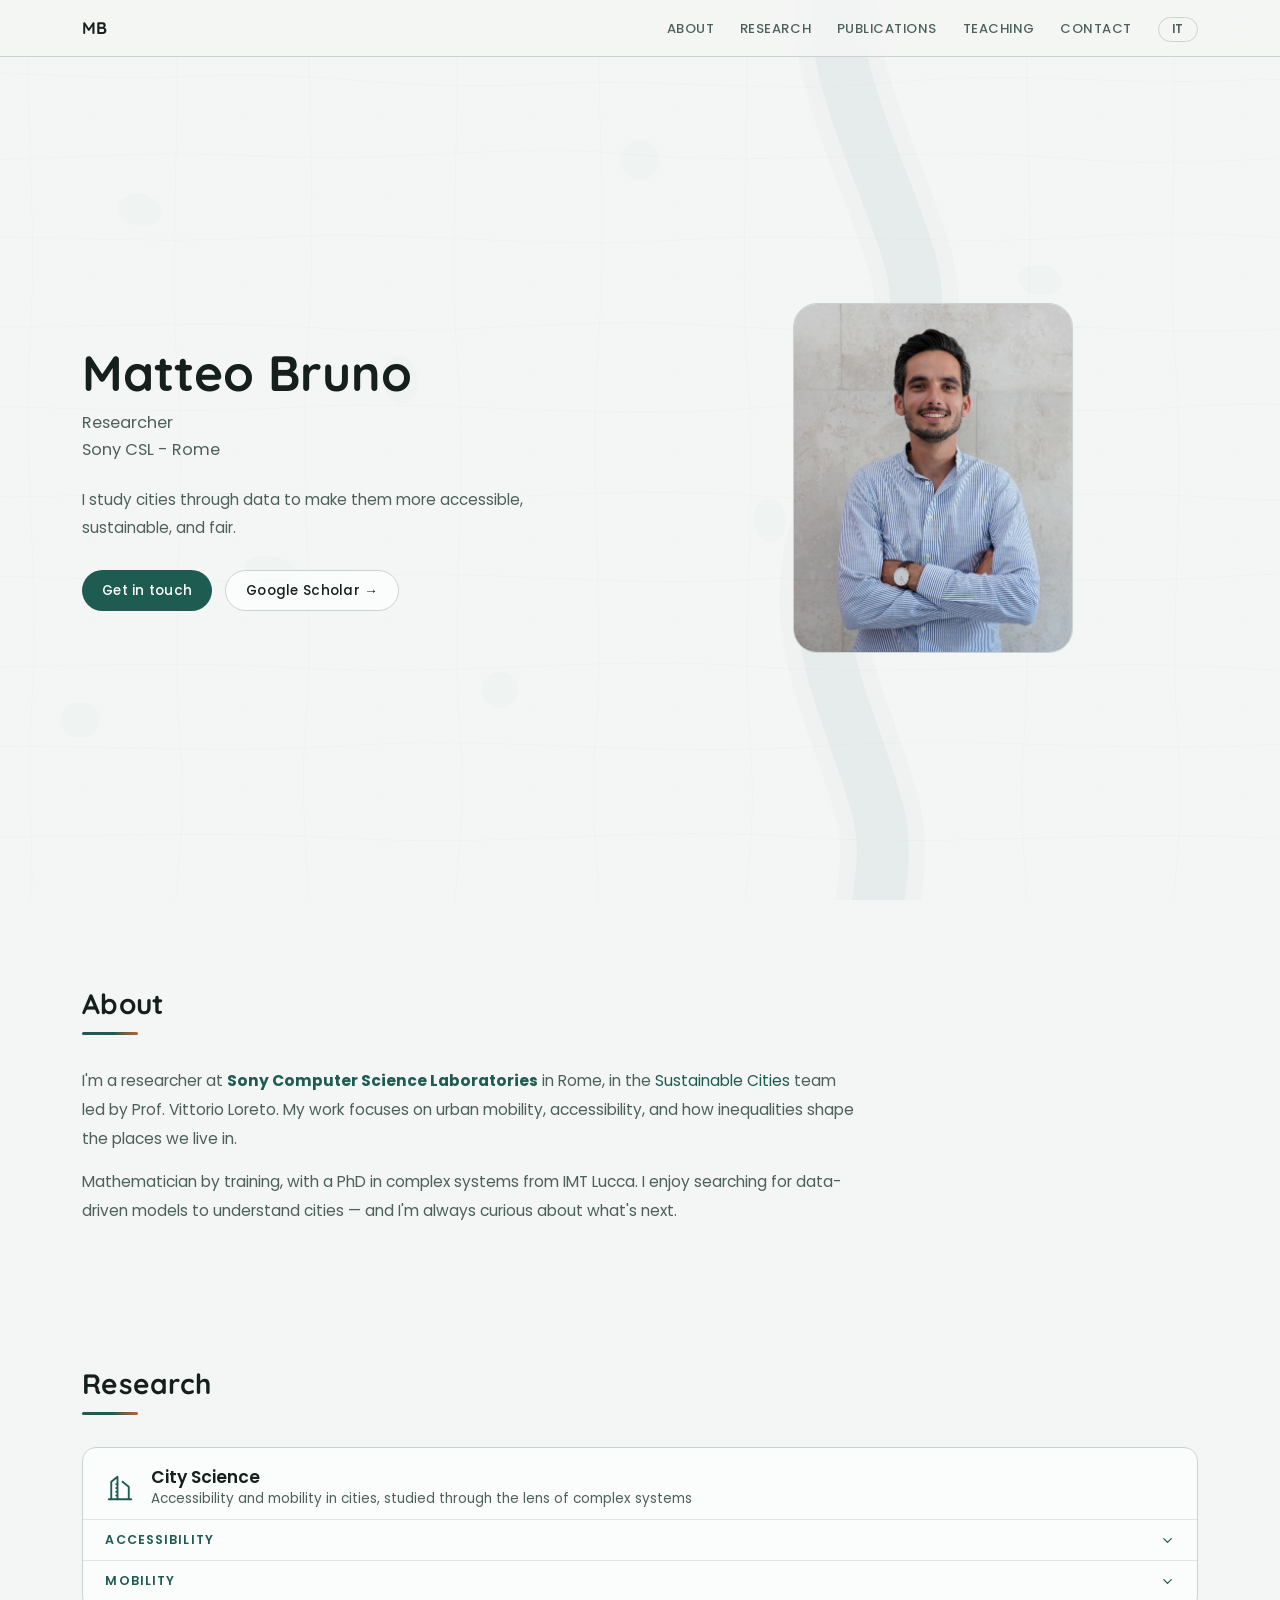
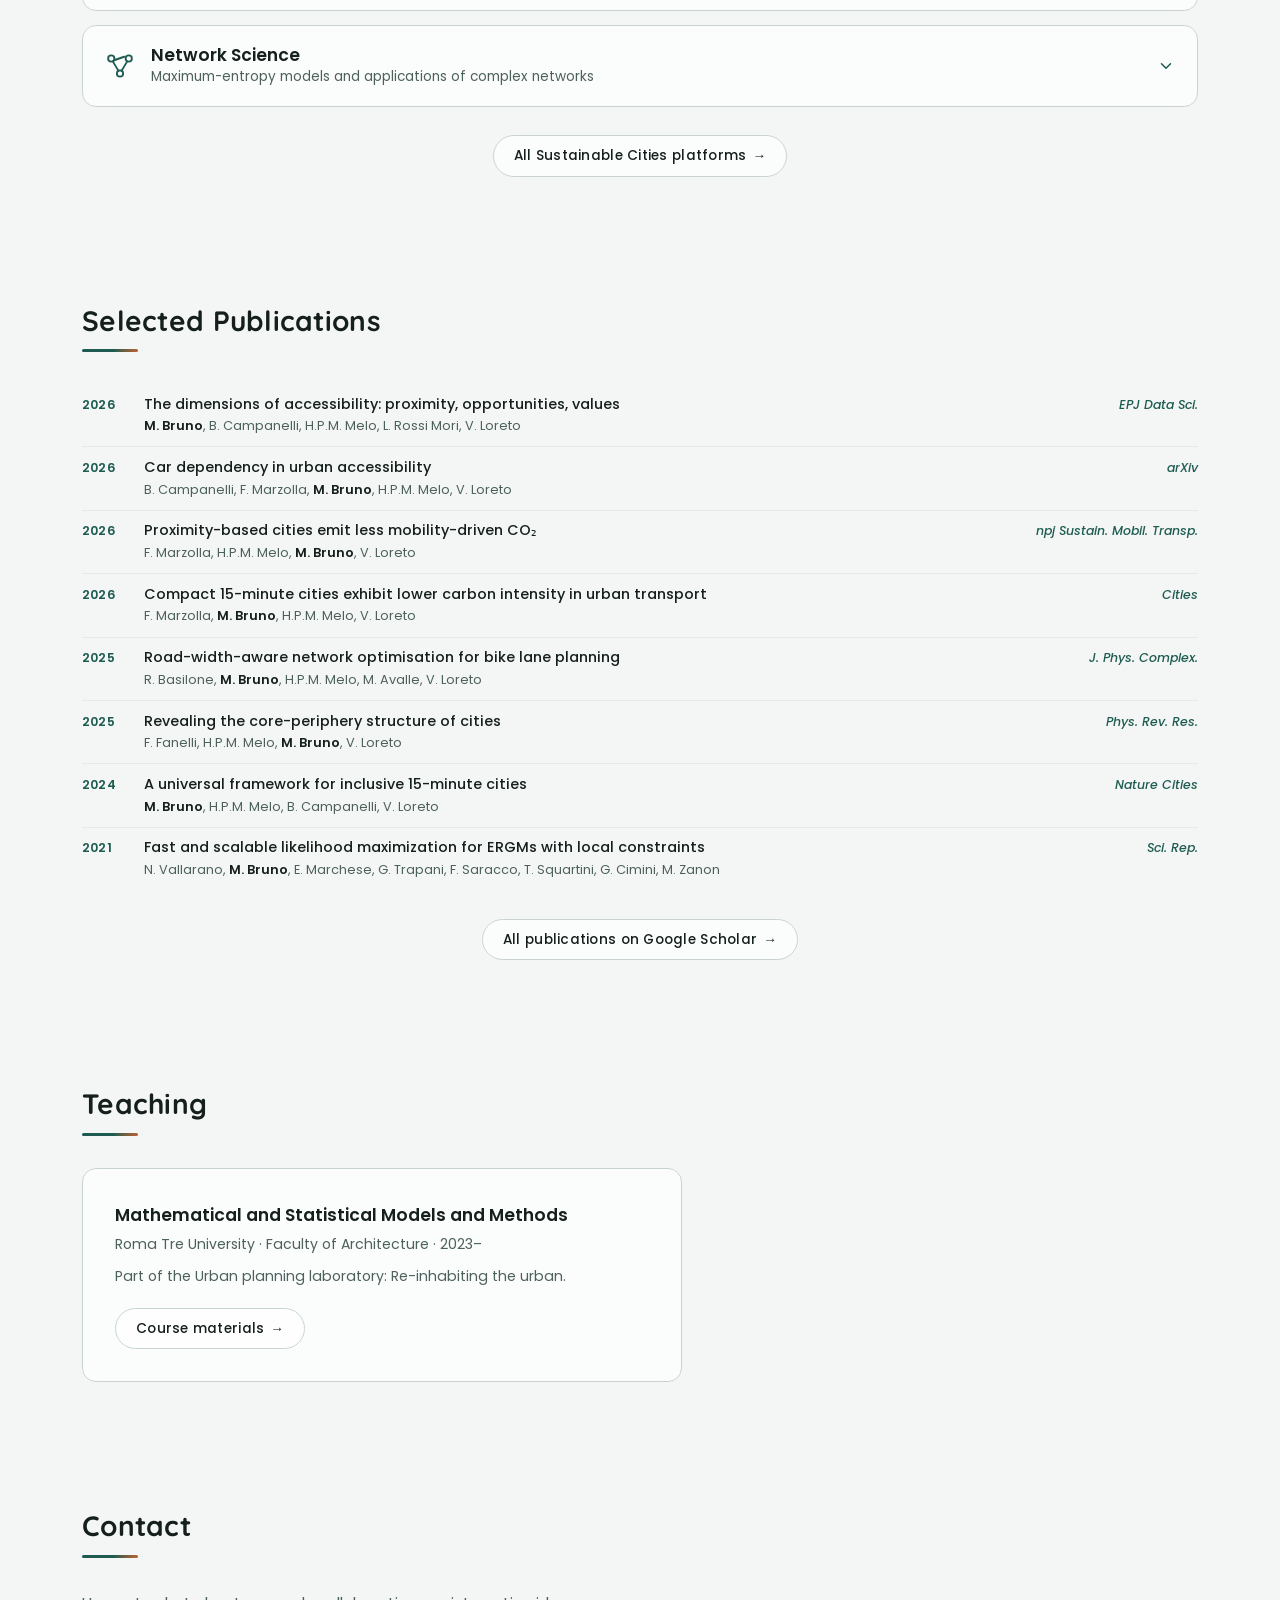
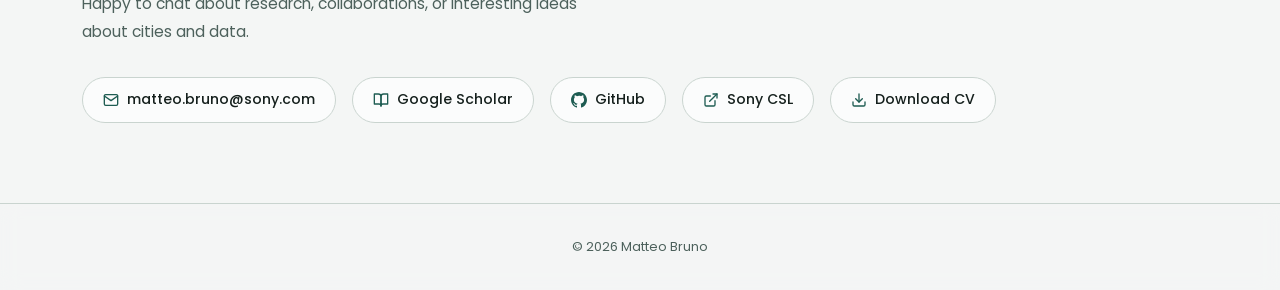
==== index.html @ f218d2a3 "Refine research accordion, add Sustainable Cities links, round title font - City Science card: stati" ====
<!DOCTYPE html>
<html lang="en">
<head>
    <meta charset="UTF-8">
    <meta name="viewport" content="width=device-width, initial-scale=1.0">
    <title>Matteo Bruno</title>
    <meta name="description" content="Matteo Bruno – Researcher at Sony CSL Rome. Sustainable cities, urban mobility, accessibility.">
    <link rel="canonical" href="https://matteo-bruno.github.io/">
    <link rel="icon" type="image/svg+xml" href="assets/favicon.svg">

    <!-- Social sharing -->
    <meta property="og:type" content="profile">
    <meta property="og:title" content="Matteo Bruno">
    <meta property="og:description" content="Researcher at Sony CSL Rome. Sustainable cities, urban mobility, accessibility.">
    <meta property="og:url" content="https://matteo-bruno.github.io/">
    <meta property="og:image" content="https://matteo-bruno.github.io/assets/photo.jpg">
    <meta name="twitter:card" content="summary">

    <!-- Structured data -->
    <script type="application/ld+json">
    {
        "@context": "https://schema.org",
        "@type": "Person",
        "name": "Matteo Bruno",
        "jobTitle": "Researcher",
        "worksFor": {
            "@type": "Organization",
            "name": "Sony Computer Science Laboratories - Rome"
        },
        "url": "https://matteo-bruno.github.io/",
        "image": "https://matteo-bruno.github.io/assets/photo.jpg",
        "email": "mailto:matteo.bruno@sony.com",
        "sameAs": [
            "https://scholar.google.com/citations?user=d3sMK4AAAAAJ",
            "https://github.com/mat701",
            "https://csl.sony.it/member/matteo-bruno/"
        ]
    }
    </script>

    <!-- Fonts -->
    <link rel="preconnect" href="https://fonts.googleapis.com">
    <link rel="preconnect" href="https://fonts.gstatic.com" crossorigin>
    <link href="https://fonts.googleapis.com/css2?family=Poppins:ital,wght@0,300;0,400;0,500;0,600;0,700;1,300;1,400&family=Quicksand:wght@500;600;700&display=swap" rel="stylesheet">

    <!-- Stylesheets -->
    <link rel="stylesheet" href="css/base.css">
    <link rel="stylesheet" href="css/nav.css">
    <link rel="stylesheet" href="css/components.css">
    <link rel="stylesheet" href="css/hero-about.css">
    <link rel="stylesheet" href="css/research.css">
    <link rel="stylesheet" href="css/publications.css">
    <link rel="stylesheet" href="css/teaching.css">
    <link rel="stylesheet" href="css/contact.css">
    <link rel="stylesheet" href="css/responsive.css">

    <!-- Map background inline style -->
    <style>
        .map-bg {
            position: fixed;
            top: 0; left: 0;
            width: 100vw; height: 100vh;
            z-index: 0;
            pointer-events: none;
        }
    </style>
</head>
<body>

<!-- ===== MAP BACKGROUND ===== -->
<img class="map-bg" src="assets/map-bg.svg" alt="" aria-hidden="true">

<!-- ===== NAVIGATION ===== -->
<nav id="navbar">
    <div class="nav-inner">
        <div class="nav-name">MB</div>
        <button class="hamburger" id="hamburger" aria-label="Menu" aria-expanded="false">
            <span></span><span></span><span></span>
        </button>
        <ul class="nav-links" id="navLinks">
            <li><a href="#about"><span data-lang="en">About</span><span data-lang="it">Chi sono</span></a></li>
            <li><a href="#research"><span data-lang="en">Research</span><span data-lang="it">Ricerca</span></a></li>
            <li><a href="#publications"><span data-lang="en">Publications</span><span data-lang="it">Pubblicazioni</span></a></li>
            <li><a href="#teaching"><span data-lang="en">Teaching</span><span data-lang="it">Didattica</span></a></li>
            <li><a href="#contact"><span data-lang="en">Contact</span><span data-lang="it">Contatti</span></a></li>
            <li><button class="lang-toggle" id="langToggle">IT</button></li>
        </ul>
    </div>
</nav>


<!-- ===== MAIN CONTENT ===== -->
<main>

    <!-- HERO -->
    <section class="hero" id="hero">
        <div class="hero-grid">
            <div class="hero-text fade-in">
                <h1>Matteo Bruno</h1>
                <p class="subtitle">
                    <span data-lang="en">Researcher <br>
                    Sony CSL - Rome</span>
                    <span data-lang="it">Ricercatore <br>
                    Sony CSL - Rome</span>
                </p>
                <p class="tagline" data-lang="en">
                    I study cities through data to make them more accessible, sustainable, and fair.
                </p>
                <p class="tagline" data-lang="it">
                    Studio le città attraverso i dati per renderle più accessibili, sostenibili ed eque.
                </p>
                <div class="hero-links">
                    <a href="#contact" class="btn btn-primary">
                        <span data-lang="en">Get in touch</span>
                        <span data-lang="it">Contattami</span>
                    </a>
                    <a href="https://scholar.google.com/citations?user=d3sMK4AAAAAJ&hl=en" target="_blank" class="btn btn-outline">Google Scholar →</a>
                </div>
            </div>
            <div class="hero-photo-wrap fade-in">
                <div class="hero-photo">
                    <img src="assets/photo.jpg" alt="Matteo Bruno">
                </div>
            </div>
        </div>
    </section>


    <!-- ABOUT -->
    <section class="about-section" id="about">
        <div class="fade-in">
            <h2 class="section-title">
                <span data-lang="en">About</span>
                <span data-lang="it">Chi sono</span>
            </h2>
            <div class="section-line"></div>
        </div>
        <div class="about-text fade-in">
            <p data-lang="en">
                I'm a researcher at <a href="https://csl.sony.it/" target="_blank"><strong>Sony Computer Science Laboratories</strong></a> in Rome, in the <a href="https://linktr.ee/sonycsl_cities_platforms" target="_blank">Sustainable Cities</a> team led by Prof. Vittorio Loreto. My work focuses on urban mobility, accessibility, and how inequalities shape the places we live in.
            </p>
            <p data-lang="en">
                Mathematician by training, with a PhD in complex systems from IMT Lucca. I enjoy searching for data-driven models to understand cities — and I'm always curious about what's next.
            </p>
            <p data-lang="it">
                Sono ricercatore ai <a href="https://csl.sony.it/" target="_blank"><strong>Sony Computer Science Laboratories</strong></a> di Roma, nel team <a href="https://linktr.ee/sonycsl_cities_platforms" target="_blank">Sustainable Cities</a> guidato dal Prof. Vittorio Loreto. Mi occupo di mobilità urbana, accessibilità e di come le disuguaglianze modellano i luoghi in cui viviamo.
            </p>
            <p data-lang="it">
                Matematico di formazione, con un dottorato in sistemi complessi presso IMT Lucca. Mi piace trovare modelli basati sui dati per comprendere le città — e sono sempre curioso di scoprire.
            </p>
        </div>
    </section>


    <!-- RESEARCH -->
    <section class="research-section" id="research">
        <div class="fade-in">
            <h2 class="section-title">
                <span data-lang="en">Research</span>
                <span data-lang="it">Ricerca</span>
            </h2>
            <div class="section-line"></div>
        </div>
        <div class="research-themes">

            <!-- CITY SCIENCE -->
            <div class="research-theme fade-in">
                <div class="research-theme-header static">
                    <svg class="research-icon" viewBox="0 0 24 24" fill="none" stroke="currentColor" stroke-width="1.5" stroke-linecap="round" stroke-linejoin="round">
                        <path d="M3 21h18"/><path d="M5 21V7l5-4v18"/><path d="M19 21V11l-5-4"/><path d="M9 9h.01M9 12h.01M9 15h.01M9 18h.01"/>
                    </svg>
                    <div class="research-theme-title">
                        <h3><span data-lang="en">City Science</span><span data-lang="it">Scienza delle Città</span></h3>
                        <div class="theme-tagline">
                            <span data-lang="en">Accessibility and mobility in cities, studied through the lens of complex systems</span>
                            <span data-lang="it">Accessibilità e mobilità nelle città, studiate attraverso la lente dei sistemi complessi</span>
                        </div>
                    </div>
                </div>
                <div class="research-groups">

                    <div class="research-group">
                        <button class="research-group-header" aria-expanded="false">
                            <span class="research-group-label">
                                <span data-lang="en">Accessibility</span><span data-lang="it">Accessibilità</span>
                            </span>
                            <svg class="research-group-chevron" viewBox="0 0 24 24" fill="none" stroke="currentColor" stroke-width="2" stroke-linecap="round" stroke-linejoin="round"><polyline points="6 9 12 15 18 9"/></svg>
                        </button>
                        <div class="research-sub-wrap">
                            <div class="research-sub-inner">
                                <div class="research-subs">
                                    <div class="research-sub">
                                        <h4><span data-lang="en">15-Minute City</span><span data-lang="it">Città dei 15 minuti</span></h4>
                                        <p data-lang="en">A universal framework to measure walkable access to essential services in thousands of cities worldwide, revealing inequalities within and between them.</p>
                                        <p data-lang="it">Un framework universale per misurare l'accesso a piedi ai servizi essenziali in migliaia di città nel mondo, rivelando le disuguaglianze al loro interno e tra di esse.</p>
                                        <div class="sub-links">
                                            <a class="sub-link" href="https://doi.org/10.1038/s44284-024-00119-4" target="_blank">Nature Cities 2024</a>
                                        </div>
                                    </div>
                                    <div class="research-sub">
                                        <h4>CityChrone</h4>
                                        <p data-lang="en">Interactive isochrone maps to explore public transport accessibility and test what-if scenarios in cities around the world.</p>
                                        <p data-lang="it">Mappe isocrone interattive per esplorare l'accessibilità del trasporto pubblico e testare scenari what-if nelle città del mondo.</p>
                                        <div class="sub-links">
                                            <a class="sub-link demo" href="https://www.citychrone.org/" target="_blank">
                                                <span data-lang="en">Platform</span><span data-lang="it">Piattaforma</span> →
                                            </a>
                                        </div>
                                    </div>
                                    <div class="research-sub">
                                        <h4>Car Dependency Index</h4>
                                        <p data-lang="en">Quantifying the accessibility gap between private cars and public transport across 18 cities in Europe and North America.</p>
                                        <p data-lang="it">Quantificare il divario di accessibilità tra auto privata e trasporto pubblico in 18 città di Europa e Nord America.</p>
                                        <div class="sub-links">
                                            <a class="sub-link" href="https://arxiv.org/abs/2604.01019" target="_blank">arXiv 2026</a>
                                            <a class="sub-link demo" href="https://mat701.github.io/CDI/" target="_blank">
                                                <span data-lang="en">Interactive maps</span><span data-lang="it">Mappe interattive</span> →
                                            </a>
                                        </div>
                                    </div>
                                    <div class="research-sub">
                                        <h4><span data-lang="en">POV Framework</span><span data-lang="it">Framework POV</span></h4>
                                        <p data-lang="en">Proximity, Opportunities, Values: a multidimensional view of urban accessibility that goes beyond a single universal metric.</p>
                                        <p data-lang="it">Prossimità, Opportunità, Valori: una visione multidimensionale dell'accessibilità urbana che va oltre una singola metrica universale.</p>
                                        <div class="sub-links">
                                            <a class="sub-link" href="https://doi.org/10.1140/epjds/s13688-026-00623-8" target="_blank">EPJ Data Sci. 2026</a>
                                            <a class="sub-link demo" href="https://mat701.github.io/accessibility-pov/" target="_blank">
                                                <span data-lang="en">Interactive demo</span><span data-lang="it">Demo interattiva</span> →
                                            </a>
                                        </div>
                                    </div>
                                </div>
                            </div>
                        </div>
                    </div>

                    <div class="research-group">
                        <button class="research-group-header" aria-expanded="false">
                            <span class="research-group-label">
                                <span data-lang="en">Mobility</span><span data-lang="it">Mobilità</span>
                            </span>
                            <svg class="research-group-chevron" viewBox="0 0 24 24" fill="none" stroke="currentColor" stroke-width="2" stroke-linecap="round" stroke-linejoin="round"><polyline points="6 9 12 15 18 9"/></svg>
                        </button>
                        <div class="research-sub-wrap">
                            <div class="research-sub-inner">
                                <div class="research-subs">
                                    <div class="research-sub">
                                        <h4><span data-lang="en">Bike Lane Planning</span><span data-lang="it">Pianificazione ciclabile</span></h4>
                                        <p data-lang="en">Road-width-aware network optimisation to design bike lane networks that balance coverage, connectivity, and feasibility.</p>
                                        <p data-lang="it">Ottimizzazione di rete consapevole della larghezza stradale per progettare reti ciclabili che bilancino copertura, connettività e fattibilità.</p>
                                        <div class="sub-links">
                                            <a class="sub-link" href="https://doi.org/10.1088/2632-072X/adf683" target="_blank">J. Phys. Complex. 2025</a>
                                        </div>
                                    </div>
                                    <div class="research-sub">
                                        <h4>Car Dependency Index</h4>
                                        <p data-lang="en">How the gap between car and public transport accessibility drives car ownership and use, beyond income.</p>
                                        <p data-lang="it">Come il divario tra accessibilità in auto e con il trasporto pubblico guida il possesso e l'uso dell'auto, al di là del reddito.</p>
                                        <div class="sub-links">
                                            <a class="sub-link" href="https://arxiv.org/abs/2604.01019" target="_blank">arXiv 2026</a>
                                            <a class="sub-link demo" href="https://mat701.github.io/CDI/" target="_blank">
                                                <span data-lang="en">Interactive maps</span><span data-lang="it">Mappe interattive</span> →
                                            </a>
                                        </div>
                                    </div>
                                    <div class="research-sub">
                                        <h4><span data-lang="en">Urban Form &amp; Emissions</span><span data-lang="it">Forma urbana ed emissioni</span></h4>
                                        <p data-lang="en">Compact, proximity-based cities emit less transport CO₂ — evidence from hundreds of cities worldwide.</p>
                                        <p data-lang="it">Le città compatte e di prossimità emettono meno CO₂ nei trasporti — evidenze da centinaia di città nel mondo.</p>
                                        <div class="sub-links">
                                            <a class="sub-link" href="https://doi.org/10.1016/j.cities.2026.107202" target="_blank">Cities 2026</a>
                                            <a class="sub-link" href="https://doi.org/10.1038/s44333-025-00074-0" target="_blank">npj Sustain. Mobil. 2026</a>
                                        </div>
                                    </div>
                                    <div class="research-sub">
                                        <h4><span data-lang="en">3D City Visualisations</span><span data-lang="it">Visualizzazioni 3D</span></h4>
                                        <p data-lang="en">Interactive 3D maps to explore urban data in space.</p>
                                        <p data-lang="it">Mappe 3D interattive per esplorare i dati urbani nello spazio.</p>
                                        <div class="sub-links">
                                            <a class="sub-link demo" href="https://mat701.github.io/3D-maps/" target="_blank">
                                                <span data-lang="en">Explore</span><span data-lang="it">Esplora</span> →
                                            </a>
                                        </div>
                                    </div>
                                </div>
                            </div>
                        </div>
                    </div>

                </div>
            </div>

            <!-- NETWORK SCIENCE -->
            <div class="research-theme fade-in">
                <button class="research-theme-header" aria-expanded="false">
                    <svg class="research-icon" viewBox="0 0 24 24" fill="none" stroke="currentColor" stroke-width="1.5" stroke-linecap="round" stroke-linejoin="round">
                        <circle cx="5" cy="6" r="2.5"/><circle cx="19" cy="6" r="2.5"/><circle cx="12" cy="18" r="2.5"/><path d="M7.3 7.4l8-2.8M6.2 8.3l4.6 7.6M17.8 8.3l-4.6 7.6"/>
                    </svg>
                    <div class="research-theme-title">
                        <h3><span data-lang="en">Network Science</span><span data-lang="it">Scienza delle Reti</span></h3>
                        <div class="theme-tagline">
                            <span data-lang="en">Maximum-entropy models and applications of complex networks</span>
                            <span data-lang="it">Modelli a massima entropia e applicazioni delle reti complesse</span>
                        </div>
                    </div>
                    <svg class="research-chevron" viewBox="0 0 24 24" fill="none" stroke="currentColor" stroke-width="2" stroke-linecap="round" stroke-linejoin="round"><polyline points="6 9 12 15 18 9"/></svg>
                </button>
                <div class="research-sub-wrap">
                    <div class="research-sub-inner">
                        <div class="research-subs">
                            <div class="research-sub">
                                <h4><span data-lang="en">Road Networks</span><span data-lang="it">Reti stradali</span></h4>
                                <p data-lang="en">Urban street networks as complex networks: structure, growth, and optimisation.</p>
                                <p data-lang="it">Le reti stradali urbane come reti complesse: struttura, crescita e ottimizzazione.</p>
                            </div>
                            <div class="research-sub">
                                <h4><span data-lang="en">Bike Lane Planning</span><span data-lang="it">Pianificazione ciclabile</span></h4>
                                <p data-lang="en">Designing optimal bike lane networks as a constrained network optimisation problem.</p>
                                <p data-lang="it">Progettare reti ciclabili ottimali come problema vincolato di ottimizzazione di reti.</p>
                                <div class="sub-links">
                                    <a class="sub-link" href="https://doi.org/10.1088/2632-072X/adf683" target="_blank">J. Phys. Complex. 2025</a>
                                </div>
                            </div>
                            <div class="research-sub">
                                <h4><span data-lang="en">Bipartite Maximum-Entropy Models &amp; BiCM</span><span data-lang="it">Modelli bipartiti a massima entropia e BiCM</span></h4>
                                <p data-lang="en">Maximum-entropy null models for bipartite networks and fast, scalable algorithms to solve them — including the open-source BiCM Python package.</p>
                                <p data-lang="it">Modelli nulli a massima entropia per reti bipartite e algoritmi veloci e scalabili per risolverli — incluso il pacchetto Python open-source BiCM.</p>
                                <div class="sub-links">
                                    <a class="sub-link" href="https://doi.org/10.1038/s41598-021-93830-4" target="_blank">Sci. Rep. 2021</a>
                                    <a class="sub-link demo" href="https://github.com/mat701/BiCM" target="_blank">
                                        <span data-lang="en">BiCM package</span><span data-lang="it">Pacchetto BiCM</span> →
                                    </a>
                                </div>
                            </div>
                            <div class="research-sub">
                                <h4><span data-lang="en">Applications of Bipartite Networks</span><span data-lang="it">Applicazioni delle reti bipartite</span></h4>
                                <p data-lang="en">From automated accounts on social media to nestedness in ecological networks and economic complexity.</p>
                                <p data-lang="it">Dagli account automatici sui social media alla nestedness nelle reti ecologiche e alla complessità economica.</p>
                                <div class="sub-links">
                                    <a class="sub-link" href="https://doi.org/10.1140/epjds/s13688-022-00330-0" target="_blank">EPJ Data Sci. 2022</a>
                                    <a class="sub-link" href="https://doi.org/10.1038/s41598-020-76300-1" target="_blank">Sci. Rep. 2020</a>
                                    <a class="sub-link" href="https://doi.org/10.1088/2632-072X/ad1411" target="_blank">J. Phys. Complex. 2023</a>
                                </div>
                            </div>
                        </div>
                    </div>
                </div>
            </div>

        </div>
        <div class="research-footer fade-in">
            <a href="https://linktr.ee/sonycsl_cities_platforms" target="_blank" class="btn btn-outline">
                <span data-lang="en">All Sustainable Cities platforms</span>
                <span data-lang="it">Tutte le piattaforme Sustainable Cities</span>
                →
            </a>
        </div>
    </section>


    <!-- PUBLICATIONS -->
    <section class="publications-section" id="publications">
        <div class="fade-in">
            <h2 class="section-title">
                <span data-lang="en">Selected Publications</span>
                <span data-lang="it">Pubblicazioni selezionate</span>
            </h2>
            <div class="section-line"></div>
        </div>
        <div class="pub-list fade-in">
            <div class="pub-row">
                <span class="year">2026</span>
                <div class="title-authors">
                    <a href="https://doi.org/10.1140/epjds/s13688-026-00623-8" target="_blank"><strong>The dimensions of accessibility: proximity, opportunities, values</strong></a><br>
                    <span class="authors"><span class="me">M. Bruno</span>, B. Campanelli, H.P.M. Melo, L. Rossi Mori, V. Loreto</span>
                </div>
                <span class="venue"><a href="https://doi.org/10.1140/epjds/s13688-026-00623-8" target="_blank">EPJ Data Sci.</a></span>
            </div>
            <div class="pub-row">
                <span class="year">2026</span>
                <div class="title-authors">
                    <a href="https://arxiv.org/abs/2604.01019" target="_blank"><strong>Car dependency in urban accessibility</strong></a><br>
                    <span class="authors">B. Campanelli, F. Marzolla, <span class="me">M. Bruno</span>, H.P.M. Melo, V. Loreto</span>
                </div>
                <span class="venue"><a href="https://arxiv.org/abs/2604.01019" target="_blank">arXiv</a></span>
            </div>
            <div class="pub-row">
                <span class="year">2026</span>
                <div class="title-authors">
                    <a href="https://doi.org/10.1038/s44333-025-00074-0" target="_blank"><strong>Proximity-based cities emit less mobility-driven CO₂</strong></a><br>
                    <span class="authors">F. Marzolla, H.P.M. Melo, <span class="me">M. Bruno</span>, V. Loreto</span>
                </div>
                <span class="venue"><a href="https://doi.org/10.1038/s44333-025-00074-0" target="_blank">npj Sustain. Mobil. Transp.</a></span>
            </div>
            <div class="pub-row">
                <span class="year">2026</span>
                <div class="title-authors">
                    <a href="https://doi.org/10.1016/j.cities.2026.107202" target="_blank"><strong>Compact 15-minute cities exhibit lower carbon intensity in urban transport</strong></a><br>
                    <span class="authors">F. Marzolla, <span class="me">M. Bruno</span>, H.P.M. Melo, V. Loreto</span>
                </div>
                <span class="venue"><a href="https://doi.org/10.1016/j.cities.2026.107202" target="_blank">Cities</a></span>
            </div>
            <div class="pub-row">
                <span class="year">2025</span>
                <div class="title-authors">
                    <a href="https://doi.org/10.1088/2632-072X/adf683" target="_blank"><strong>Road-width-aware network optimisation for bike lane planning</strong></a><br>
                    <span class="authors">R. Basilone, <span class="me">M. Bruno</span>, H.P.M. Melo, M. Avalle, V. Loreto</span>
                </div>
                <span class="venue"><a href="https://doi.org/10.1088/2632-072X/adf683" target="_blank">J. Phys. Complex.</a></span>
            </div>
            <div class="pub-row">
                <span class="year">2025</span>
                <div class="title-authors">
                    <a href="https://doi.org/10.1103/PhysRevResearch.7.033064" target="_blank"><strong>Revealing the core-periphery structure of cities</strong></a><br>
                    <span class="authors">F. Fanelli, H.P.M. Melo, <span class="me">M. Bruno</span>, V. Loreto</span>
                </div>
                <span class="venue"><a href="https://doi.org/10.1103/PhysRevResearch.7.033064" target="_blank">Phys. Rev. Res.</a></span>
            </div>
            <div class="pub-row">
                <span class="year">2024</span>
                <div class="title-authors">
                    <a href="https://doi.org/10.1038/s44284-024-00119-4" target="_blank"><strong>A universal framework for inclusive 15-minute cities</strong></a><br>
                    <span class="authors"><span class="me">M. Bruno</span>, H.P.M. Melo, B. Campanelli, V. Loreto</span>
                </div>
                <span class="venue"><a href="https://doi.org/10.1038/s44284-024-00119-4" target="_blank">Nature Cities</a></span>
            </div>
            <div class="pub-row">
                <span class="year">2021</span>
                <div class="title-authors">
                    <a href="https://doi.org/10.1038/s41598-021-93830-4" target="_blank"><strong>Fast and scalable likelihood maximization for ERGMs with local constraints</strong></a><br>
                    <span class="authors">N. Vallarano, <span class="me">M. Bruno</span>, E. Marchese, G. Trapani, F. Saracco, T. Squartini, G. Cimini, M. Zanon</span>
                </div>
                <span class="venue"><a href="https://doi.org/10.1038/s41598-021-93830-4" target="_blank">Sci. Rep.</a></span>
            </div>
        </div>
        <div class="pub-footer fade-in">
            <a href="https://scholar.google.com/citations?user=d3sMK4AAAAAJ&hl=en" target="_blank" class="btn btn-outline">
                <span data-lang="en">All publications on Google Scholar</span>
                <span data-lang="it">Tutte le pubblicazioni su Google Scholar</span>
                →
            </a>
        </div>
    </section>


    <!-- TEACHING -->
    <section class="teaching-section" id="teaching">
        <div class="fade-in">
            <h2 class="section-title">
                <span data-lang="en">Teaching</span>
                <span data-lang="it">Didattica</span>
            </h2>
            <div class="section-line"></div>
        </div>
        <div class="teaching-card fade-in">
            <h3>
                <span data-lang="en">Mathematical and Statistical Models and Methods</span>
                <span data-lang="it">Metodi e Modelli Matematici e Statistici</span>
            </h3>
            <div class="institution">
                Roma Tre University ·
                <span data-lang="en">Faculty of Architecture</span>
                <span data-lang="it">Facoltà di Architettura</span>
                · 2023–
            </div>
            <div class="details">
                <span data-lang="en">Part of the Urban planning laboratory: Re-inhabiting the urban.</span>
                <span data-lang="it">Parte del Laboratorio di progettazione: Riabitare l'urbano.</span>
            </div>
            <a href="https://drive.google.com/drive/folders/1jTaVdwf228sa2BZYSu1rkuvZk3Z4v5Av?usp=sharing" class="btn btn-outline">
                <span data-lang="en">Course materials</span>
                <span data-lang="it">Materiale del corso</span>
                →
            </a>
        </div>
    </section>


    <!-- CONTACT -->
    <section class="contact-section" id="contact">
        <div class="fade-in">
            <h2 class="section-title">
                <span data-lang="en">Contact</span>
                <span data-lang="it">Contatti</span>
            </h2>
            <div class="section-line"></div>
        </div>
        <div class="fade-in">
            <p class="contact-intro" data-lang="en">
                Happy to chat about research, collaborations, or interesting ideas about cities and data.
            </p>
            <p class="contact-intro" data-lang="it">
                Sempre disponibile per discutere di ricerca, collaborazioni o idee interessanti su città e dati.
            </p>
            <div class="contact-row">
                <a href="mailto:matteo.bruno@sony.com" class="contact-chip">
                    <svg viewBox="0 0 24 24" fill="none" stroke="currentColor" stroke-width="2" stroke-linecap="round" stroke-linejoin="round"><rect x="2" y="4" width="20" height="16" rx="2"/><polyline points="22,6 12,13 2,6"/></svg>
                    matteo.bruno@sony.com
                </a>
                <a href="https://scholar.google.com/citations?user=d3sMK4AAAAAJ&hl=en" target="_blank" class="contact-chip">
                    <svg viewBox="0 0 24 24" fill="none" stroke="currentColor" stroke-width="2" stroke-linecap="round" stroke-linejoin="round"><path d="M2 3h6a4 4 0 0 1 4 4v14a3 3 0 0 0-3-3H2z"/><path d="M22 3h-6a4 4 0 0 0-4 4v14a3 3 0 0 1 3-3h7z"/></svg>
                    Google Scholar
                </a>
                <a href="https://github.com/mat701" target="_blank" class="contact-chip">
                    <svg viewBox="0 0 24 24" fill="currentColor"><path d="M12 0c-6.626 0-12 5.373-12 12 0 5.302 3.438 9.8 8.207 11.387.599.111.793-.261.793-.577v-2.234c-3.338.726-4.033-1.416-4.033-1.416-.546-1.387-1.333-1.756-1.333-1.756-1.089-.745.083-.729.083-.729 1.205.084 1.839 1.237 1.839 1.237 1.07 1.834 2.807 1.304 3.492.997.107-.775.418-1.305.762-1.604-2.665-.305-5.467-1.334-5.467-5.931 0-1.311.469-2.381 1.236-3.221-.124-.303-.535-1.524.117-3.176 0 0 1.008-.322 3.301 1.23A11.509 11.509 0 0 1 12 5.803c1.02.005 2.047.138 3.006.404 2.291-1.552 3.297-1.23 3.297-1.23.653 1.653.242 2.874.118 3.176.77.84 1.235 1.911 1.235 3.221 0 4.609-2.807 5.624-5.479 5.921.43.372.823 1.102.823 2.222v3.293c0 .319.192.694.801.576C20.566 21.797 24 17.3 24 12c0-6.627-5.373-12-12-12z"/></svg>
                    GitHub
                </a>
                <a href="https://csl.sony.it/member/matteo-bruno/" target="_blank" class="contact-chip">
                    <svg viewBox="0 0 24 24" fill="none" stroke="currentColor" stroke-width="2" stroke-linecap="round" stroke-linejoin="round"><path d="M18 13v6a2 2 0 0 1-2 2H5a2 2 0 0 1-2-2V8a2 2 0 0 1 2-2h6"/><polyline points="15 3 21 3 21 9"/><line x1="10" y1="14" x2="21" y2="3"/></svg>
                    Sony CSL
                </a>
                <a href="assets/CV_Matteo_Bruno.pdf" class="contact-chip" download>
                    <svg viewBox="0 0 24 24" fill="none" stroke="currentColor" stroke-width="2" stroke-linecap="round" stroke-linejoin="round"><path d="M21 15v4a2 2 0 0 1-2 2H5a2 2 0 0 1-2-2v-4"/><polyline points="7 10 12 15 17 10"/><line x1="12" y1="15" x2="12" y2="3"/></svg>
                    <span data-lang="en">Download CV</span>
                    <span data-lang="it">Scarica CV</span>
                </a>
            </div>
        </div>
    </section>

</main>


<!-- FOOTER -->
<footer>
    © <span id="footerYear">2026</span> Matteo Bruno
</footer>


<!-- JavaScript -->
<script src="js/main.js"></script>

</body>
</html>
---- css/base.css ----
/* ============================================
   VARIABLES & BASE
   ============================================ */

:root {
    --bg: #F4F6F5;
    --bg-warm: #EEF1EF;
    --text: #15201D;
    --text-light: #4D615C;
    --accent: #1E5C52;
    --accent-light: #2E7E71;
    --accent-pale: rgba(30, 92, 82, 0.08);
    --accent-warm: #C2622E;
    --accent-warm-light: #D97B47;
    --accent-warm-pale: rgba(194, 98, 46, 0.09);
    --border: #C9D4CF;
    --card-bg: rgba(255, 255, 255, 0.65);
}

* {
    margin: 0;
    padding: 0;
    box-sizing: border-box;
}

html {
    scroll-behavior: smooth;
    font-size: 16px;
}

body {
    font-family: 'Poppins', sans-serif;
    color: var(--text);
    background: var(--bg);
    line-height: 1.7;
    font-weight: 400;
    overflow-x: hidden;
}

a:focus-visible,
button:focus-visible {
    outline: 2px solid var(--accent);
    outline-offset: 2px;
    border-radius: 4px;
}
---- css/nav.css ----
/* ============================================
   NAVIGATION
   ============================================ */

nav {
    position: fixed;
    top: 0; left: 0; right: 0;
    z-index: 100;
    background: rgba(244, 246, 245, 0.82);
    backdrop-filter: blur(22px);
    -webkit-backdrop-filter: blur(22px);
    border-bottom: 1px solid var(--border);
    transition: box-shadow 0.3s;
}

nav.scrolled {
    box-shadow: 0 1px 24px rgba(0, 0, 0, 0.04);
}

.nav-inner {
    max-width: 1180px;
    margin: 0 auto;
    padding: 0 2rem;
    display: flex;
    align-items: center;
    justify-content: space-between;
    height: 56px;
}

.nav-name {
    font-family: 'Quicksand', sans-serif;
    font-weight: 700;
    font-size: 1.05rem;
    color: var(--text);
}

.nav-links {
    display: flex;
    align-items: center;
    gap: 1.6rem;
    list-style: none;
}

.nav-links a {
    text-decoration: none;
    color: var(--text-light);
    font-size: 0.82rem;
    font-weight: 500;
    letter-spacing: 0.04em;
    transition: color 0.25s;
    text-transform: uppercase;
}

.nav-links a:hover {
    color: var(--accent);
}

.lang-toggle {
    background: none;
    border: 1.5px solid var(--border);
    border-radius: 20px;
    padding: 3px 13px;
    font-family: 'Poppins', sans-serif;
    font-size: 0.72rem;
    font-weight: 600;
    letter-spacing: 0.06em;
    color: var(--text-light);
    cursor: pointer;
    transition: all 0.25s;
    text-transform: uppercase;
}

.lang-toggle:hover {
    border-color: var(--accent);
    color: var(--accent);
}

/* Hamburger (mobile) */
.hamburger {
    display: none;
    background: none;
    border: none;
    cursor: pointer;
    width: 26px;
    height: 18px;
    position: relative;
    z-index: 110;
}

.hamburger span {
    display: block;
    width: 100%;
    height: 2px;
    background: var(--text);
    position: absolute;
    left: 0;
    transition: all 0.3s;
}

.hamburger span:nth-child(1) { top: 0; }
.hamburger span:nth-child(2) { top: 8px; }
.hamburger span:nth-child(3) { top: 16px; }

.hamburger.open span:nth-child(1) { top: 8px; transform: rotate(45deg); }
.hamburger.open span:nth-child(2) { opacity: 0; }
.hamburger.open span:nth-child(3) { top: 8px; transform: rotate(-45deg); }
---- css/components.css ----
/* ============================================
   LAYOUT & SHARED COMPONENTS
   ============================================ */

main {
    position: relative;
    z-index: 1;
}

section {
    max-width: 1180px;
    margin: 0 auto;
    padding: 0 2rem;
}

/* Section titles */
.section-title {
    font-family: 'Quicksand', sans-serif;
    font-size: 1.75rem;
    font-weight: 700;
    letter-spacing: 0.01em;
    margin-bottom: 0.3rem;
}

.section-line {
    width: 56px;
    height: 3px;
    background: linear-gradient(90deg, var(--accent) 55%, var(--accent-warm) 100%);
    border-radius: 2px;
    margin-bottom: 2rem;
}

/* Buttons */
.btn {
    display: inline-flex;
    align-items: center;
    gap: 6px;
    padding: 8px 20px;
    border-radius: 28px;
    font-size: 0.85rem;
    font-weight: 500;
    font-family: 'Poppins', sans-serif;
    text-decoration: none;
    letter-spacing: 0.02em;
    transition: all 0.3s;
    border: none;
    cursor: pointer;
}

.btn-primary {
    background: var(--accent);
    color: #fff;
}

.btn-primary:hover {
    background: var(--accent-light);
    transform: translateY(-1px);
}

.btn-outline {
    background: var(--card-bg);
    color: var(--text);
    border: 1.5px solid var(--border);
}

.btn-outline:hover {
    border-color: var(--accent);
    color: var(--accent);
}

/* Animations */
.fade-in {
    opacity: 0;
    transform: translateY(16px);
    transition: opacity 0.6s ease, transform 0.6s ease;
}

.fade-in.visible {
    opacity: 1;
    transform: translateY(0);
}

/* Footer */
footer {
    position: relative;
    z-index: 1;
    text-align: center;
    padding: 2rem;
    font-size: 0.8rem;
    color: var(--text-light);
    border-top: 1px solid var(--border);
    background: rgba(244, 246, 245, 0.6);
    backdrop-filter: blur(10px);
}
---- css/hero-about.css ----
/* ============================================
   HERO
   ============================================ */

.hero {
    min-height: 100vh;
    display: flex;
    align-items: center;
    padding-top: 56px;
}

.hero-grid {
    display: grid;
    grid-template-columns: 1fr 1fr;
    gap: 3.5rem;
    align-items: center;
    width: 100%;
}

.hero-text h1 {
    font-family: 'Quicksand', sans-serif;
    font-size: 3.1rem;
    font-weight: 700;
    line-height: 1.12;
    margin-bottom: 0.5rem;
}

.hero-photo img {
    width: 100%;
    height: 100%;
    object-fit: cover;
}

.hero-text .subtitle {
    font-size: 1.02rem;
    color: var(--text-light);
    margin-bottom: 1.4rem;
}

.hero-text .tagline {
    font-size: 0.95rem;
    color: var(--text-light);
    line-height: 1.8;
    max-width: 500px;
}

.hero-links {
    display: flex;
    gap: 0.8rem;
    margin-top: 1.8rem;
    flex-wrap: wrap;
}

.hero-photo-wrap {
    display: flex;
    justify-content: center;
}

.hero-photo {
    border-radius: 24px;
    width: 280px;
    height: 350px;
    background: var(--bg-warm);
    border: 1.5px solid var(--border);
    overflow: hidden;
    position: relative;
}

.hero-photo .placeholder-icon {
    position: absolute;
    top: 50%;
    left: 50%;
    transform: translate(-50%, -50%);
    width: 64px;
    height: 64px;
    opacity: 0.12;
}

/* ============================================
   ABOUT
   ============================================ */

.about-section {
    padding-top: 5rem;
    padding-bottom: 4rem;
}

.about-text {
    max-width: 780px;
}

.about-text p {
    font-size: 0.97rem;
    color: var(--text-light);
    margin-bottom: 0.9rem;
    line-height: 1.85;
}

.about-text a {
    color: var(--accent);
    text-decoration: none;
}

.about-text a strong {
    color: var(--accent);
}

.about-text a:hover {
    text-decoration: underline;
}
---- css/research.css ----
/* ============================================
   RESEARCH
   ============================================ */

.research-section {
    padding-top: 3.5rem;
    padding-bottom: 4rem;
}

.research-themes {
    display: flex;
    flex-direction: column;
    gap: 0.9rem;
}

.research-theme {
    background: var(--card-bg);
    backdrop-filter: blur(8px);
    border: 1px solid var(--border);
    border-radius: 14px;
    overflow: hidden;
    transition: border-color 0.3s, box-shadow 0.3s;
}

.research-theme:hover {
    border-color: var(--accent-light);
}

.research-theme.open {
    border-color: var(--accent-light);
    box-shadow: 0 6px 24px rgba(30, 92, 82, 0.08);
}

/* --- Theme header (clickable) --- */

.research-theme-header {
    display: flex;
    align-items: center;
    gap: 1rem;
    width: 100%;
    padding: 1.15rem 1.4rem;
    background: none;
    border: none;
    cursor: pointer;
    text-align: left;
    font-family: 'Poppins', sans-serif;
    color: var(--text);
}

.research-icon {
    flex-shrink: 0;
    width: 30px;
    height: 30px;
    color: var(--accent);
}

.research-theme-title h3 {
    font-size: 1.08rem;
    font-weight: 600;
    line-height: 1.3;
}

.research-theme-title .theme-tagline {
    font-size: 0.85rem;
    color: var(--text-light);
    line-height: 1.5;
}

.research-chevron {
    flex-shrink: 0;
    margin-left: auto;
    width: 18px;
    height: 18px;
    color: var(--accent);
    transition: transform 0.35s ease;
}

.research-theme.open .research-chevron {
    transform: rotate(180deg);
}

.research-theme-header.static {
    cursor: default;
    padding-bottom: 0.6rem;
}

/* --- Sub-groups (Accessibility / Mobility inside City Science) --- */

.research-groups {
    padding-bottom: 0.5rem;
}

.research-group-header {
    display: flex;
    align-items: center;
    gap: 0.7rem;
    width: 100%;
    padding: 0.7rem 1.4rem;
    background: none;
    border: none;
    border-top: 1px solid rgba(201, 212, 207, 0.55);
    cursor: pointer;
    text-align: left;
    font-family: 'Poppins', sans-serif;
}

.research-group-label {
    font-size: 0.78rem;
    font-weight: 600;
    letter-spacing: 0.09em;
    text-transform: uppercase;
    color: var(--accent);
}

.research-group-chevron {
    flex-shrink: 0;
    margin-left: auto;
    width: 15px;
    height: 15px;
    color: var(--accent);
    transition: transform 0.35s ease;
}

.research-group.open .research-group-chevron {
    transform: rotate(180deg);
}

.research-group.open .research-sub-wrap {
    grid-template-rows: 1fr;
}

/* --- Expandable sub-theme area --- */

.research-sub-wrap {
    display: grid;
    grid-template-rows: 0fr;
    transition: grid-template-rows 0.35s ease;
}

.research-theme.open .research-sub-wrap {
    grid-template-rows: 1fr;
}

.research-sub-inner {
    overflow: hidden;
}

.research-subs {
    display: grid;
    grid-template-columns: repeat(auto-fit, minmax(250px, 1fr));
    gap: 1.1rem;
    padding: 0.2rem 1.4rem 1.4rem;
}

.research-footer {
    text-align: center;
    margin-top: 1.8rem;
}

.research-sub {
    border-left: 2.5px solid var(--accent-pale);
    padding-left: 0.9rem;
    transition: border-color 0.3s;
}

.research-sub:hover {
    border-left-color: var(--accent-warm);
}

.research-sub h4 {
    font-size: 0.92rem;
    font-weight: 600;
    margin-bottom: 0.25rem;
    color: var(--text);
}

.research-sub p {
    font-size: 0.84rem;
    color: var(--text-light);
    line-height: 1.65;
    margin-bottom: 0.5rem;
}

.sub-links {
    display: flex;
    flex-wrap: wrap;
    gap: 0.4rem;
}

.sub-link {
    display: inline-flex;
    align-items: center;
    gap: 4px;
    font-size: 0.76rem;
    font-weight: 500;
    text-decoration: none;
    padding: 3px 10px;
    border-radius: 20px;
    color: var(--accent);
    background: var(--accent-pale);
    border: 1px solid transparent;
    transition: all 0.25s;
}

.sub-link:hover {
    border-color: var(--accent);
}

.sub-link.demo {
    color: var(--accent-warm);
    background: var(--accent-warm-pale);
}

.sub-link.demo:hover {
    border-color: var(--accent-warm);
}
---- css/publications.css ----
/* ============================================
   PUBLICATIONS
   ============================================ */

.publications-section {
    padding-top: 3.5rem;
    padding-bottom: 4rem;
}

.pub-list {
    display: flex;
    flex-direction: column;
    gap: 0;
}

.pub-row {
    display: grid;
    grid-template-columns: 46px 1fr auto;
    gap: 0 1rem;
    align-items: baseline;
    padding: 0.6rem 0;
    border-bottom: 1px solid rgba(212, 221, 217, 0.5);
    transition: background 0.2s;
}

.pub-row:last-child {
    border-bottom: none;
}

.pub-row:hover {
    background: var(--accent-pale);
    margin: 0 -0.8rem;
    padding: 0.6rem 0.8rem;
    border-radius: 8px;
}

.pub-row .year {
    font-size: 0.78rem;
    font-weight: 600;
    color: var(--accent);
    letter-spacing: 0.02em;
    white-space: nowrap;
}

.pub-row .title-authors {
    font-size: 0.9rem;
    line-height: 1.5;
}

.pub-row .title-authors strong {
    font-weight: 500;
    color: var(--text);
}

.pub-row .title-authors a {
    color: var(--text);
    text-decoration: none;
}

.pub-row .title-authors a:hover strong {
    color: var(--accent);
    text-decoration: underline;
}

.pub-row .title-authors .authors {
    color: var(--text-light);
    font-size: 0.8rem;
}

.pub-row .venue {
    font-size: 0.78rem;
    color: var(--accent);
    font-style: italic;
    font-weight: 500;
    text-align: right;
    white-space: nowrap;
}

.pub-row .venue a {
    color: var(--accent);
    text-decoration: none;
}

.pub-row .venue a:hover {
    text-decoration: underline;
}

.pub-row .title-authors .authors .me {
    font-weight: 600;
    color: var(--text);
}

.pub-footer {
    text-align: center;
    margin-top: 1.8rem;
}
---- css/teaching.css ----
/* ============================================
   TEACHING
   ============================================ */

.teaching-section {
    padding-top: 3.5rem;
    padding-bottom: 4rem;
}

.teaching-card {
    background: var(--card-bg);
    backdrop-filter: blur(8px);
    border: 1px solid var(--border);
    border-radius: 14px;
    padding: 2rem;
    max-width: 600px;
}

.teaching-card h3 {
    font-size: 1.08rem;
    font-weight: 600;
    margin-bottom: 0.2rem;
}

.teaching-card .institution {
    font-size: 0.88rem;
    color: var(--text-light);
    margin-bottom: 0.5rem;
}

.teaching-card .details {
    font-size: 0.88rem;
    color: var(--text-light);
    line-height: 1.7;
    margin-bottom: 1.2rem;
}
---- css/contact.css ----
/* ============================================
   CONTACT
   ============================================ */

.contact-section {
    padding-top: 3.5rem;
    padding-bottom: 5rem;
}

.contact-intro {
    font-size: 0.97rem;
    color: var(--text-light);
    line-height: 1.8;
    max-width: 520px;
    margin-bottom: 2rem;
}

.contact-row {
    display: flex;
    flex-wrap: wrap;
    gap: 1rem;
}

.contact-chip {
    display: inline-flex;
    align-items: center;
    gap: 8px;
    padding: 10px 20px;
    background: var(--card-bg);
    border: 1px solid var(--border);
    border-radius: 28px;
    text-decoration: none;
    color: var(--text);
    font-size: 0.88rem;
    font-weight: 500;
    transition: all 0.25s;
}

.contact-chip:hover {
    border-color: var(--accent);
    color: var(--accent);
    transform: translateY(-1px);
    box-shadow: 0 4px 16px rgba(42, 107, 98, 0.08);
}

.contact-chip svg {
    width: 16px;
    height: 16px;
    color: var(--accent);
    flex-shrink: 0;
}
---- css/responsive.css ----
/* ============================================
   LANGUAGE TOGGLE
   ============================================ */

[data-lang="it"] { display: none; }

body.lang-it [data-lang="it"] { display: block; }
body.lang-it [data-lang="en"] { display: none; }

body.lang-it span[data-lang="it"],
body.lang-it a[data-lang="it"] { display: inline; }

body.lang-it span[data-lang="en"],
body.lang-it a[data-lang="en"] { display: none; }

span[data-lang="it"],
a[data-lang="it"] { display: none; }

span[data-lang="en"],
a[data-lang="en"] { display: inline; }


/* ============================================
   RESPONSIVE — TABLET
   ============================================ */

@media (max-width: 900px) {
    .hero-grid {
        grid-template-columns: 1fr;
        text-align: center;
        gap: 2rem;
    }

    .hero-text .tagline { margin: 0 auto; }
    .hero-links { justify-content: center; }
    .hero-photo-wrap { order: -1; }
    .hero-photo { width: 180px; height: 230px; }

    .research-subs { grid-template-columns: 1fr; }

    .pub-row { grid-template-columns: 42px 1fr; }
    .pub-row .venue { grid-column: 2; text-align: left; font-size: 0.7rem; }
}


/* ============================================
   RESPONSIVE — MOBILE
   ============================================ */

@media (max-width: 650px) {
    .nav-links {
        display: none;
        position: fixed;
        top: 0; left: 0; right: 0; bottom: 0;
        background: rgba(244, 246, 245, 0.97);
        backdrop-filter: blur(20px);
        flex-direction: column;
        align-items: center;
        justify-content: center;
        gap: 1.8rem;
    }

    .nav-links.open { display: flex; }
    .nav-links a { font-size: 0.95rem; }
    .hamburger { display: block; }
    .hero-text h1 { font-size: 2.2rem; }
    section { padding-left: 1.2rem; padding-right: 1.2rem; }
}
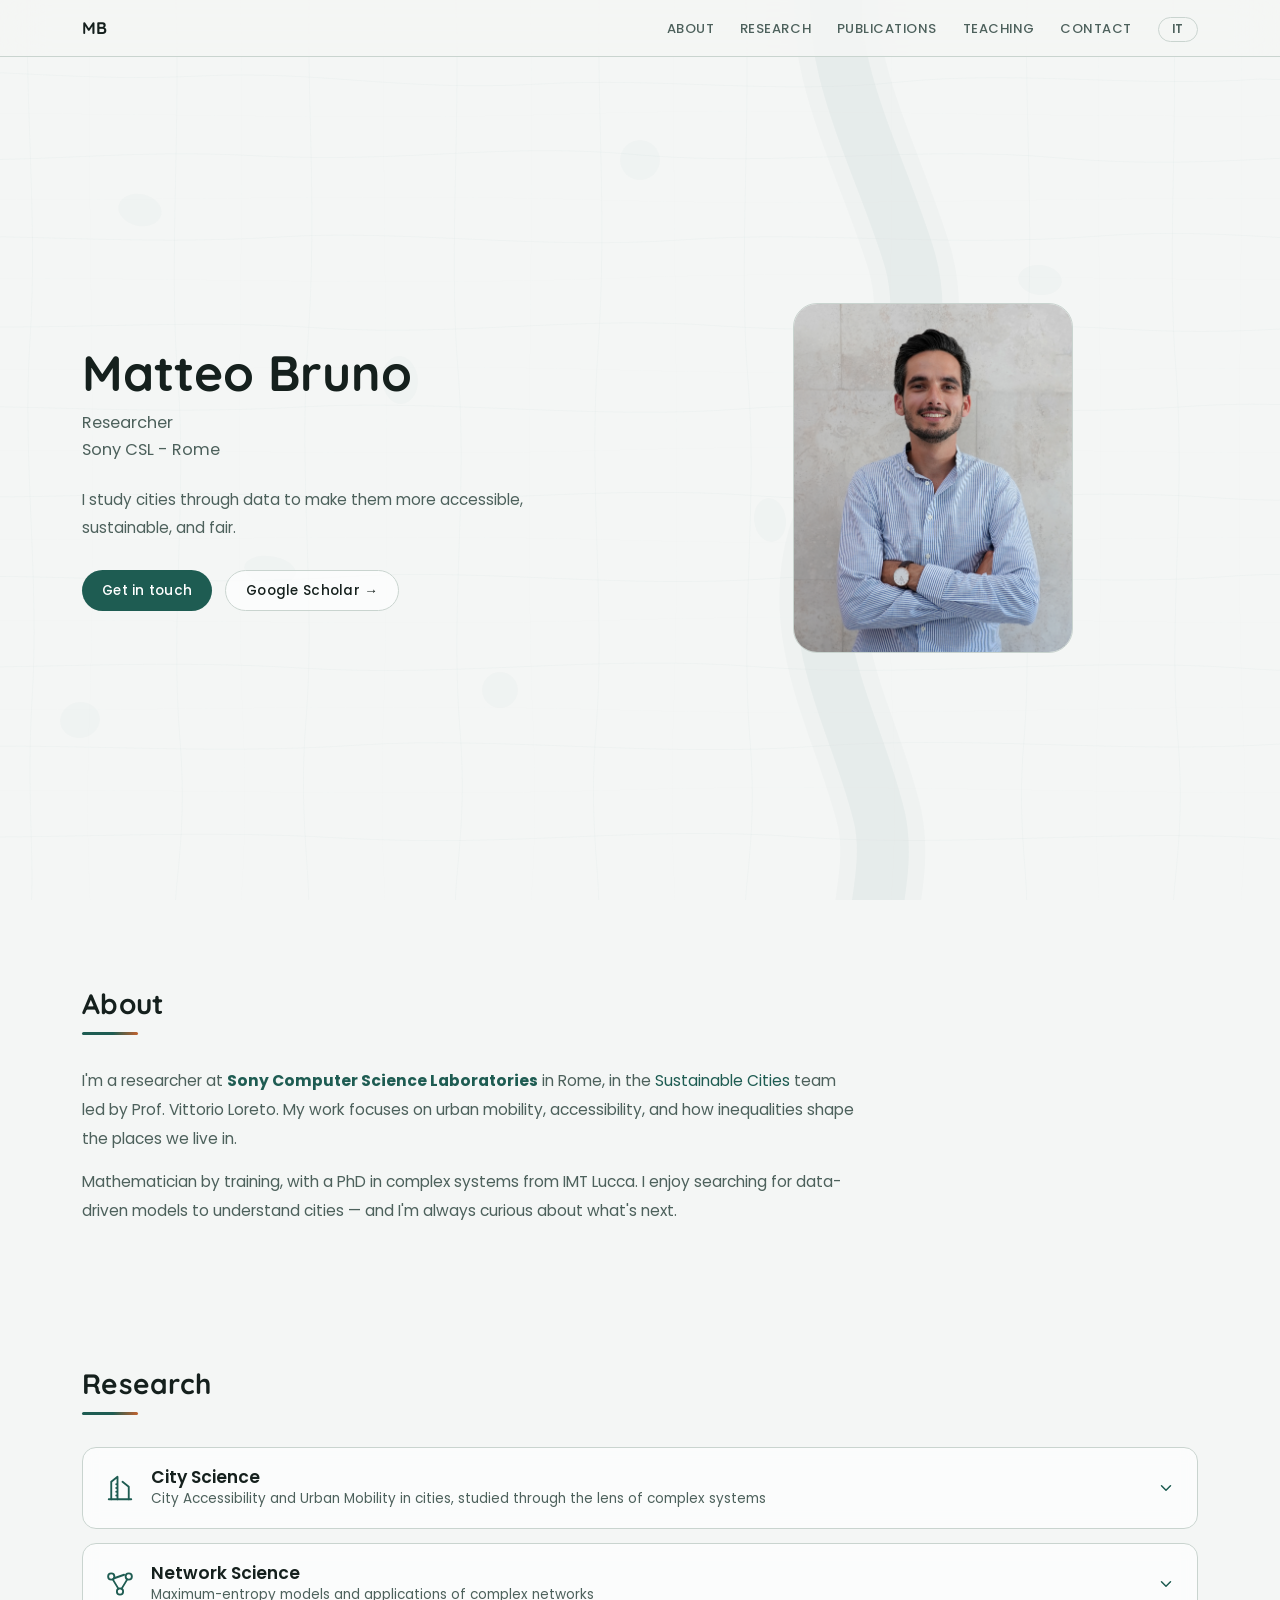
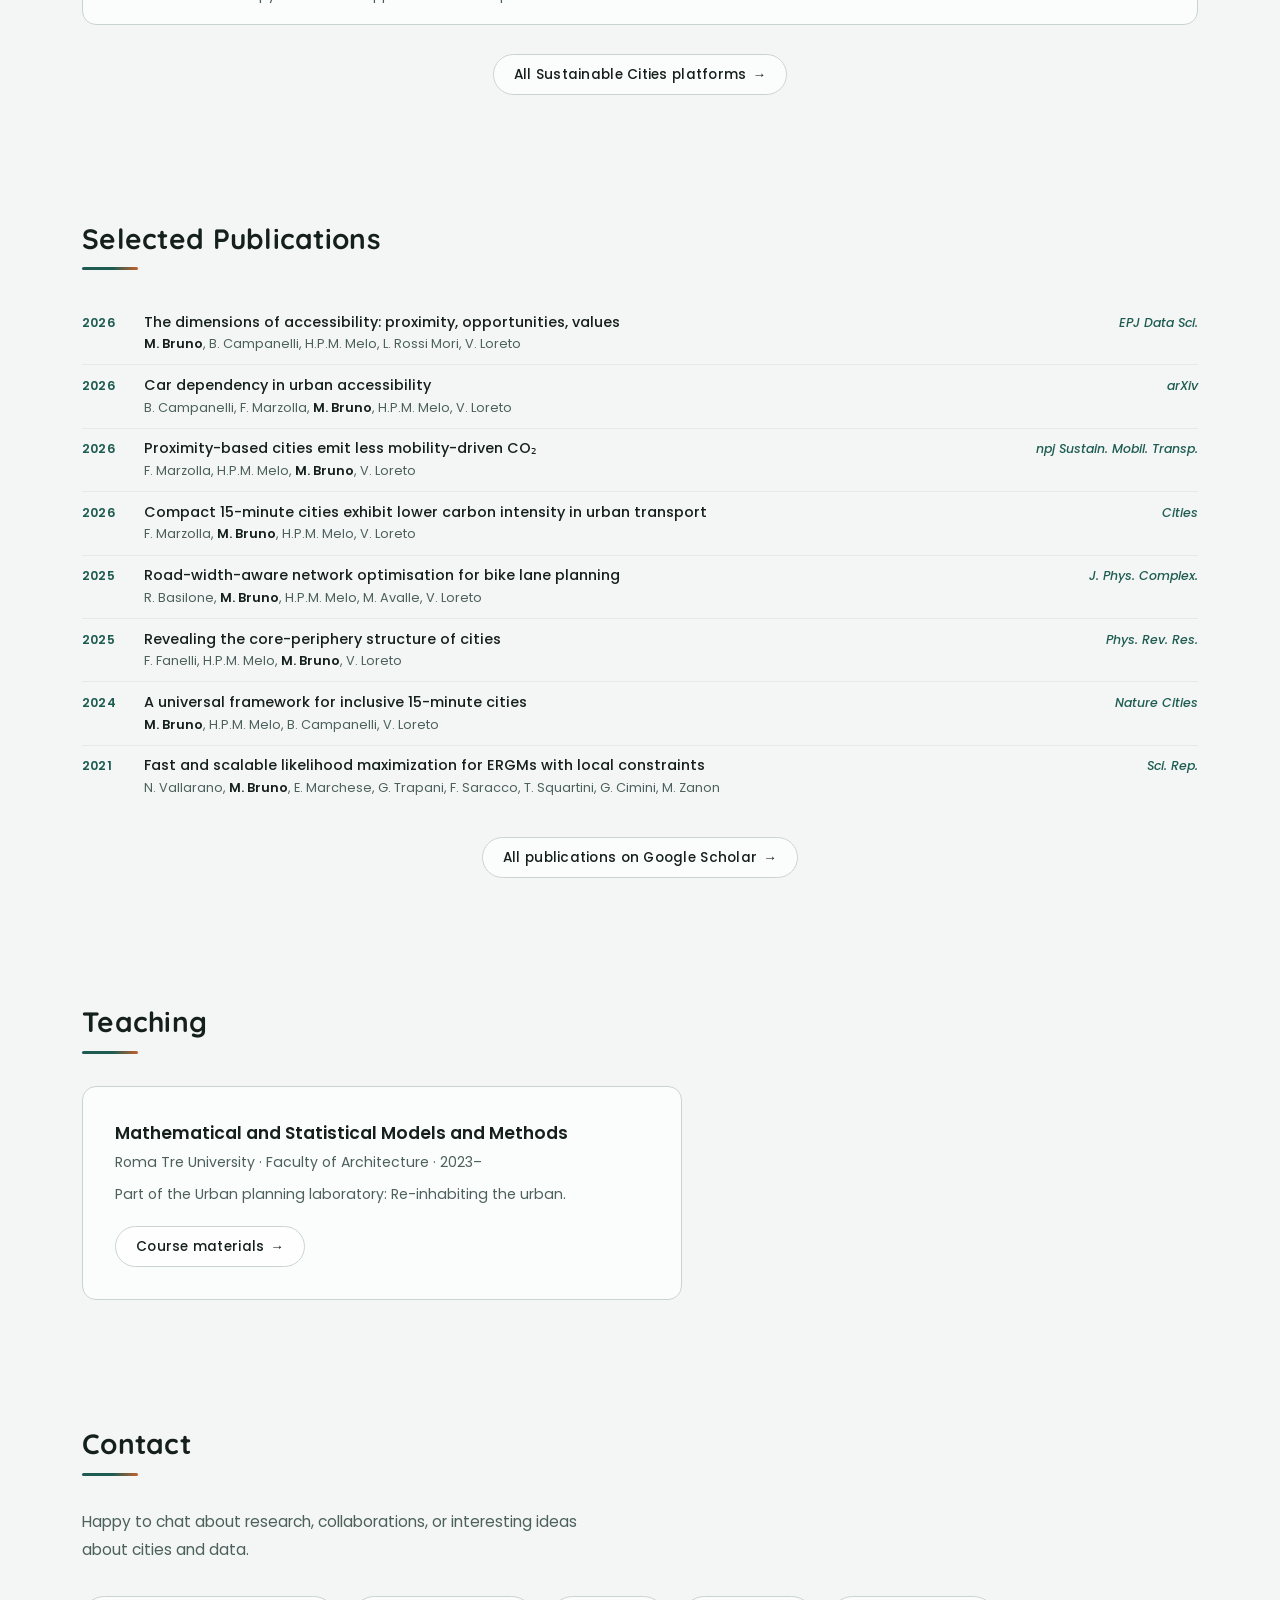
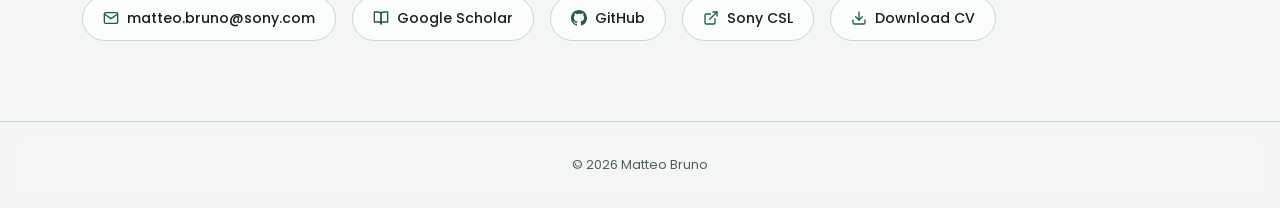
==== commit 42ac833d: "Flatten City Science into single expandable section - City Science is a regular collapsible card aga" ====
--- a/index.html
+++ b/index.html
@@ -165,128 +165,104 @@
 
             <!-- CITY SCIENCE -->
             <div class="research-theme fade-in">
-                <div class="research-theme-header static">
+                <button class="research-theme-header" aria-expanded="false">
                     <svg class="research-icon" viewBox="0 0 24 24" fill="none" stroke="currentColor" stroke-width="1.5" stroke-linecap="round" stroke-linejoin="round">
                         <path d="M3 21h18"/><path d="M5 21V7l5-4v18"/><path d="M19 21V11l-5-4"/><path d="M9 9h.01M9 12h.01M9 15h.01M9 18h.01"/>
                     </svg>
                     <div class="research-theme-title">
                         <h3><span data-lang="en">City Science</span><span data-lang="it">Scienza delle Città</span></h3>
                         <div class="theme-tagline">
-                            <span data-lang="en">Accessibility and mobility in cities, studied through the lens of complex systems</span>
-                            <span data-lang="it">Accessibilità e mobilità nelle città, studiate attraverso la lente dei sistemi complessi</span>
+                            <span data-lang="en">City Accessibility and Urban Mobility in cities, studied through the lens of complex systems</span>
+                            <span data-lang="it">Accessibilità e mobilità urbana nelle città, studiate attraverso la lente dei sistemi complessi</span>
                         </div>
                     </div>
-                </div>
-                <div class="research-groups">
-
-                    <div class="research-group">
-                        <button class="research-group-header" aria-expanded="false">
-                            <span class="research-group-label">
-                                <span data-lang="en">Accessibility</span><span data-lang="it">Accessibilità</span>
-                            </span>
-                            <svg class="research-group-chevron" viewBox="0 0 24 24" fill="none" stroke="currentColor" stroke-width="2" stroke-linecap="round" stroke-linejoin="round"><polyline points="6 9 12 15 18 9"/></svg>
-                        </button>
-                        <div class="research-sub-wrap">
-                            <div class="research-sub-inner">
-                                <div class="research-subs">
-                                    <div class="research-sub">
-                                        <h4><span data-lang="en">15-Minute City</span><span data-lang="it">Città dei 15 minuti</span></h4>
-                                        <p data-lang="en">A universal framework to measure walkable access to essential services in thousands of cities worldwide, revealing inequalities within and between them.</p>
-                                        <p data-lang="it">Un framework universale per misurare l'accesso a piedi ai servizi essenziali in migliaia di città nel mondo, rivelando le disuguaglianze al loro interno e tra di esse.</p>
-                                        <div class="sub-links">
-                                            <a class="sub-link" href="https://doi.org/10.1038/s44284-024-00119-4" target="_blank">Nature Cities 2024</a>
-                                        </div>
-                                    </div>
-                                    <div class="research-sub">
-                                        <h4>CityChrone</h4>
-                                        <p data-lang="en">Interactive isochrone maps to explore public transport accessibility and test what-if scenarios in cities around the world.</p>
-                                        <p data-lang="it">Mappe isocrone interattive per esplorare l'accessibilità del trasporto pubblico e testare scenari what-if nelle città del mondo.</p>
-                                        <div class="sub-links">
-                                            <a class="sub-link demo" href="https://www.citychrone.org/" target="_blank">
-                                                <span data-lang="en">Platform</span><span data-lang="it">Piattaforma</span> →
-                                            </a>
-                                        </div>
-                                    </div>
-                                    <div class="research-sub">
-                                        <h4>Car Dependency Index</h4>
-                                        <p data-lang="en">Quantifying the accessibility gap between private cars and public transport across 18 cities in Europe and North America.</p>
-                                        <p data-lang="it">Quantificare il divario di accessibilità tra auto privata e trasporto pubblico in 18 città di Europa e Nord America.</p>
-                                        <div class="sub-links">
-                                            <a class="sub-link" href="https://arxiv.org/abs/2604.01019" target="_blank">arXiv 2026</a>
-                                            <a class="sub-link demo" href="https://mat701.github.io/CDI/" target="_blank">
-                                                <span data-lang="en">Interactive maps</span><span data-lang="it">Mappe interattive</span> →
-                                            </a>
-                                        </div>
-                                    </div>
-                                    <div class="research-sub">
-                                        <h4><span data-lang="en">POV Framework</span><span data-lang="it">Framework POV</span></h4>
-                                        <p data-lang="en">Proximity, Opportunities, Values: a multidimensional view of urban accessibility that goes beyond a single universal metric.</p>
-                                        <p data-lang="it">Prossimità, Opportunità, Valori: una visione multidimensionale dell'accessibilità urbana che va oltre una singola metrica universale.</p>
-                                        <div class="sub-links">
-                                            <a class="sub-link" href="https://doi.org/10.1140/epjds/s13688-026-00623-8" target="_blank">EPJ Data Sci. 2026</a>
-                                            <a class="sub-link demo" href="https://mat701.github.io/accessibility-pov/" target="_blank">
-                                                <span data-lang="en">Interactive demo</span><span data-lang="it">Demo interattiva</span> →
-                                            </a>
-                                        </div>
-                                    </div>
+                    <svg class="research-chevron" viewBox="0 0 24 24" fill="none" stroke="currentColor" stroke-width="2" stroke-linecap="round" stroke-linejoin="round"><polyline points="6 9 12 15 18 9"/></svg>
+                </button>
+                <div class="research-sub-wrap">
+                    <div class="research-sub-inner">
+                        <div class="research-subs">
+                            <div class="research-sub">
+                                <h4><span data-lang="en">15-Minute City</span><span data-lang="it">Città dei 15 minuti</span></h4>
+                                <p data-lang="en">A universal framework to measure walkable access to essential services in thousands of cities worldwide, revealing inequalities within and between them.</p>
+                                <p data-lang="it">Un framework universale per misurare l'accesso a piedi ai servizi essenziali in migliaia di città nel mondo, rivelando le disuguaglianze al loro interno e tra di esse.</p>
+                                <div class="sub-links">
+                                    <a class="sub-link" href="https://doi.org/10.1038/s44284-024-00119-4" target="_blank">Nature Cities 2024</a>
+                                    <a class="sub-link demo" href="https://whatif.sonycsl.it/15mincity" target="_blank">
+                                        <span data-lang="en">Platform</span><span data-lang="it">Piattaforma</span> →
+                                    </a>
+                                </div>
+                            </div>
+                            <div class="research-sub">
+                                <h4>CityChrone</h4>
+                                <p data-lang="en">Interactive isochrone maps to explore public transport accessibility and test what-if scenarios in cities around the world.</p>
+                                <p data-lang="it">Mappe isocrone interattive per esplorare l'accessibilità del trasporto pubblico e testare scenari what-if nelle città del mondo.</p>
+                                <div class="sub-links">
+                                    <a class="sub-link demo" href="https://www.citychrone.org/" target="_blank">
+                                        <span data-lang="en">Platform</span><span data-lang="it">Piattaforma</span> →
+                                    </a>
+                                </div>
+                            </div>
+                            <div class="research-sub">
+                                <h4>Car Dependency Index</h4>
+                                <p data-lang="en">Quantifying the accessibility gap between private cars and public transport across 18 cities in Europe and North America.</p>
+                                <p data-lang="it">Quantificare il divario di accessibilità tra auto privata e trasporto pubblico in 18 città di Europa e Nord America.</p>
+                                <div class="sub-links">
+                                    <a class="sub-link" href="https://arxiv.org/abs/2604.01019" target="_blank">arXiv 2026</a>
+                                    <a class="sub-link demo" href="https://mat701.github.io/CDI/" target="_blank">
+                                        <span data-lang="en">Interactive maps</span><span data-lang="it">Mappe interattive</span> →
+                                    </a>
+                                </div>
+                            </div>
+                            <div class="research-sub">
+                                <h4><span data-lang="en">POV Framework</span><span data-lang="it">Framework POV</span></h4>
+                                <p data-lang="en">Proximity, Opportunities, Values: a multidimensional view of urban accessibility that goes beyond a single universal metric.</p>
+                                <p data-lang="it">Prossimità, Opportunità, Valori: una visione multidimensionale dell'accessibilità urbana che va oltre una singola metrica universale.</p>
+                                <div class="sub-links">
+                                    <a class="sub-link" href="https://doi.org/10.1140/epjds/s13688-026-00623-8" target="_blank">EPJ Data Sci. 2026</a>
+                                    <a class="sub-link demo" href="https://mat701.github.io/accessibility-pov/" target="_blank">
+                                        <span data-lang="en">Interactive demo</span><span data-lang="it">Demo interattiva</span> →
+                                    </a>
+                                </div>
+                            </div>
+                            <div class="research-sub">
+                                <h4><span data-lang="en">Bike Lane Planning</span><span data-lang="it">Pianificazione ciclabile</span></h4>
+                                <p data-lang="en">Road-width-aware network optimisation to design bike lane networks that balance coverage, connectivity, and feasibility.</p>
+                                <p data-lang="it">Ottimizzazione di rete consapevole della larghezza stradale per progettare reti ciclabili che bilancino copertura, connettività e fattibilità.</p>
+                                <div class="sub-links">
+                                    <a class="sub-link" href="https://doi.org/10.1088/2632-072X/adf683" target="_blank">J. Phys. Complex. 2025</a>
+                                </div>
+                            </div>
+                            <div class="research-sub">
+                                <h4><span data-lang="en">Urban Form &amp; Emissions</span><span data-lang="it">Forma urbana ed emissioni</span></h4>
+                                <p data-lang="en">Compact, proximity-based cities emit less transport CO₂ — evidence from hundreds of cities worldwide.</p>
+                                <p data-lang="it">Le città compatte e di prossimità emettono meno CO₂ nei trasporti — evidenze da centinaia di città nel mondo.</p>
+                                <div class="sub-links">
+                                    <a class="sub-link" href="https://doi.org/10.1016/j.cities.2026.107202" target="_blank">Cities 2026</a>
+                                    <a class="sub-link" href="https://doi.org/10.1038/s44333-025-00074-0" target="_blank">npj Sustain. Mobil. 2026</a>
+                                </div>
+                            </div>
+                            <div class="research-sub">
+                                <h4><span data-lang="en">The Weight of Urban Inequalities</span><span data-lang="it">Il peso delle disuguaglianze urbane</span></h4>
+                                <p data-lang="en">A 3D data-art visualisation of urban inequalities, part of an artistic exhibition.</p>
+                                <p data-lang="it">Una visualizzazione 3D di data-art sulle disuguaglianze urbane, parte di una mostra artistica.</p>
+                                <div class="sub-links">
+                                    <a class="sub-link demo" href="https://mat701.github.io/3D-maps/weight-urban.html" target="_blank">
+                                        <span data-lang="en">Explore</span><span data-lang="it">Esplora</span> →
+                                    </a>
+                                </div>
+                            </div>
+                            <div class="research-sub">
+                                <h4><span data-lang="en">3D City Visualisations</span><span data-lang="it">Visualizzazioni 3D</span></h4>
+                                <p data-lang="en">Interactive 3D maps to explore urban data in space.</p>
+                                <p data-lang="it">Mappe 3D interattive per esplorare i dati urbani nello spazio.</p>
+                                <div class="sub-links">
+                                    <a class="sub-link demo" href="https://mat701.github.io/3D-maps/" target="_blank">
+                                        <span data-lang="en">Explore</span><span data-lang="it">Esplora</span> →
+                                    </a>
                                 </div>
                             </div>
                         </div>
                     </div>
-
-                    <div class="research-group">
-                        <button class="research-group-header" aria-expanded="false">
-                            <span class="research-group-label">
-                                <span data-lang="en">Mobility</span><span data-lang="it">Mobilità</span>
-                            </span>
-                            <svg class="research-group-chevron" viewBox="0 0 24 24" fill="none" stroke="currentColor" stroke-width="2" stroke-linecap="round" stroke-linejoin="round"><polyline points="6 9 12 15 18 9"/></svg>
-                        </button>
-                        <div class="research-sub-wrap">
-                            <div class="research-sub-inner">
-                                <div class="research-subs">
-                                    <div class="research-sub">
-                                        <h4><span data-lang="en">Bike Lane Planning</span><span data-lang="it">Pianificazione ciclabile</span></h4>
-                                        <p data-lang="en">Road-width-aware network optimisation to design bike lane networks that balance coverage, connectivity, and feasibility.</p>
-                                        <p data-lang="it">Ottimizzazione di rete consapevole della larghezza stradale per progettare reti ciclabili che bilancino copertura, connettività e fattibilità.</p>
-                                        <div class="sub-links">
-                                            <a class="sub-link" href="https://doi.org/10.1088/2632-072X/adf683" target="_blank">J. Phys. Complex. 2025</a>
-                                        </div>
-                                    </div>
-                                    <div class="research-sub">
-                                        <h4>Car Dependency Index</h4>
-                                        <p data-lang="en">How the gap between car and public transport accessibility drives car ownership and use, beyond income.</p>
-                                        <p data-lang="it">Come il divario tra accessibilità in auto e con il trasporto pubblico guida il possesso e l'uso dell'auto, al di là del reddito.</p>
-                                        <div class="sub-links">
-                                            <a class="sub-link" href="https://arxiv.org/abs/2604.01019" target="_blank">arXiv 2026</a>
-                                            <a class="sub-link demo" href="https://mat701.github.io/CDI/" target="_blank">
-                                                <span data-lang="en">Interactive maps</span><span data-lang="it">Mappe interattive</span> →
-                                            </a>
-                                        </div>
-                                    </div>
-                                    <div class="research-sub">
-                                        <h4><span data-lang="en">Urban Form &amp; Emissions</span><span data-lang="it">Forma urbana ed emissioni</span></h4>
-                                        <p data-lang="en">Compact, proximity-based cities emit less transport CO₂ — evidence from hundreds of cities worldwide.</p>
-                                        <p data-lang="it">Le città compatte e di prossimità emettono meno CO₂ nei trasporti — evidenze da centinaia di città nel mondo.</p>
-                                        <div class="sub-links">
-                                            <a class="sub-link" href="https://doi.org/10.1016/j.cities.2026.107202" target="_blank">Cities 2026</a>
-                                            <a class="sub-link" href="https://doi.org/10.1038/s44333-025-00074-0" target="_blank">npj Sustain. Mobil. 2026</a>
-                                        </div>
-                                    </div>
-                                    <div class="research-sub">
-                                        <h4><span data-lang="en">3D City Visualisations</span><span data-lang="it">Visualizzazioni 3D</span></h4>
-                                        <p data-lang="en">Interactive 3D maps to explore urban data in space.</p>
-                                        <p data-lang="it">Mappe 3D interattive per esplorare i dati urbani nello spazio.</p>
-                                        <div class="sub-links">
-                                            <a class="sub-link demo" href="https://mat701.github.io/3D-maps/" target="_blank">
-                                                <span data-lang="en">Explore</span><span data-lang="it">Esplora</span> →
-                                            </a>
-                                        </div>
-                                    </div>
-                                </div>
-                            </div>
-                        </div>
-                    </div>
-
                 </div>
             </div>
 
--- a/css/research.css
+++ b/css/research.css
@@ -77,56 +77,6 @@
 
 .research-theme.open .research-chevron {
     transform: rotate(180deg);
-}
-
-.research-theme-header.static {
-    cursor: default;
-    padding-bottom: 0.6rem;
-}
-
-/* --- Sub-groups (Accessibility / Mobility inside City Science) --- */
-
-.research-groups {
-    padding-bottom: 0.5rem;
-}
-
-.research-group-header {
-    display: flex;
-    align-items: center;
-    gap: 0.7rem;
-    width: 100%;
-    padding: 0.7rem 1.4rem;
-    background: none;
-    border: none;
-    border-top: 1px solid rgba(201, 212, 207, 0.55);
-    cursor: pointer;
-    text-align: left;
-    font-family: 'Poppins', sans-serif;
-}
-
-.research-group-label {
-    font-size: 0.78rem;
-    font-weight: 600;
-    letter-spacing: 0.09em;
-    text-transform: uppercase;
-    color: var(--accent);
-}
-
-.research-group-chevron {
-    flex-shrink: 0;
-    margin-left: auto;
-    width: 15px;
-    height: 15px;
-    color: var(--accent);
-    transition: transform 0.35s ease;
-}
-
-.research-group.open .research-group-chevron {
-    transform: rotate(180deg);
-}
-
-.research-group.open .research-sub-wrap {
-    grid-template-rows: 1fr;
 }
 
 /* --- Expandable sub-theme area --- */
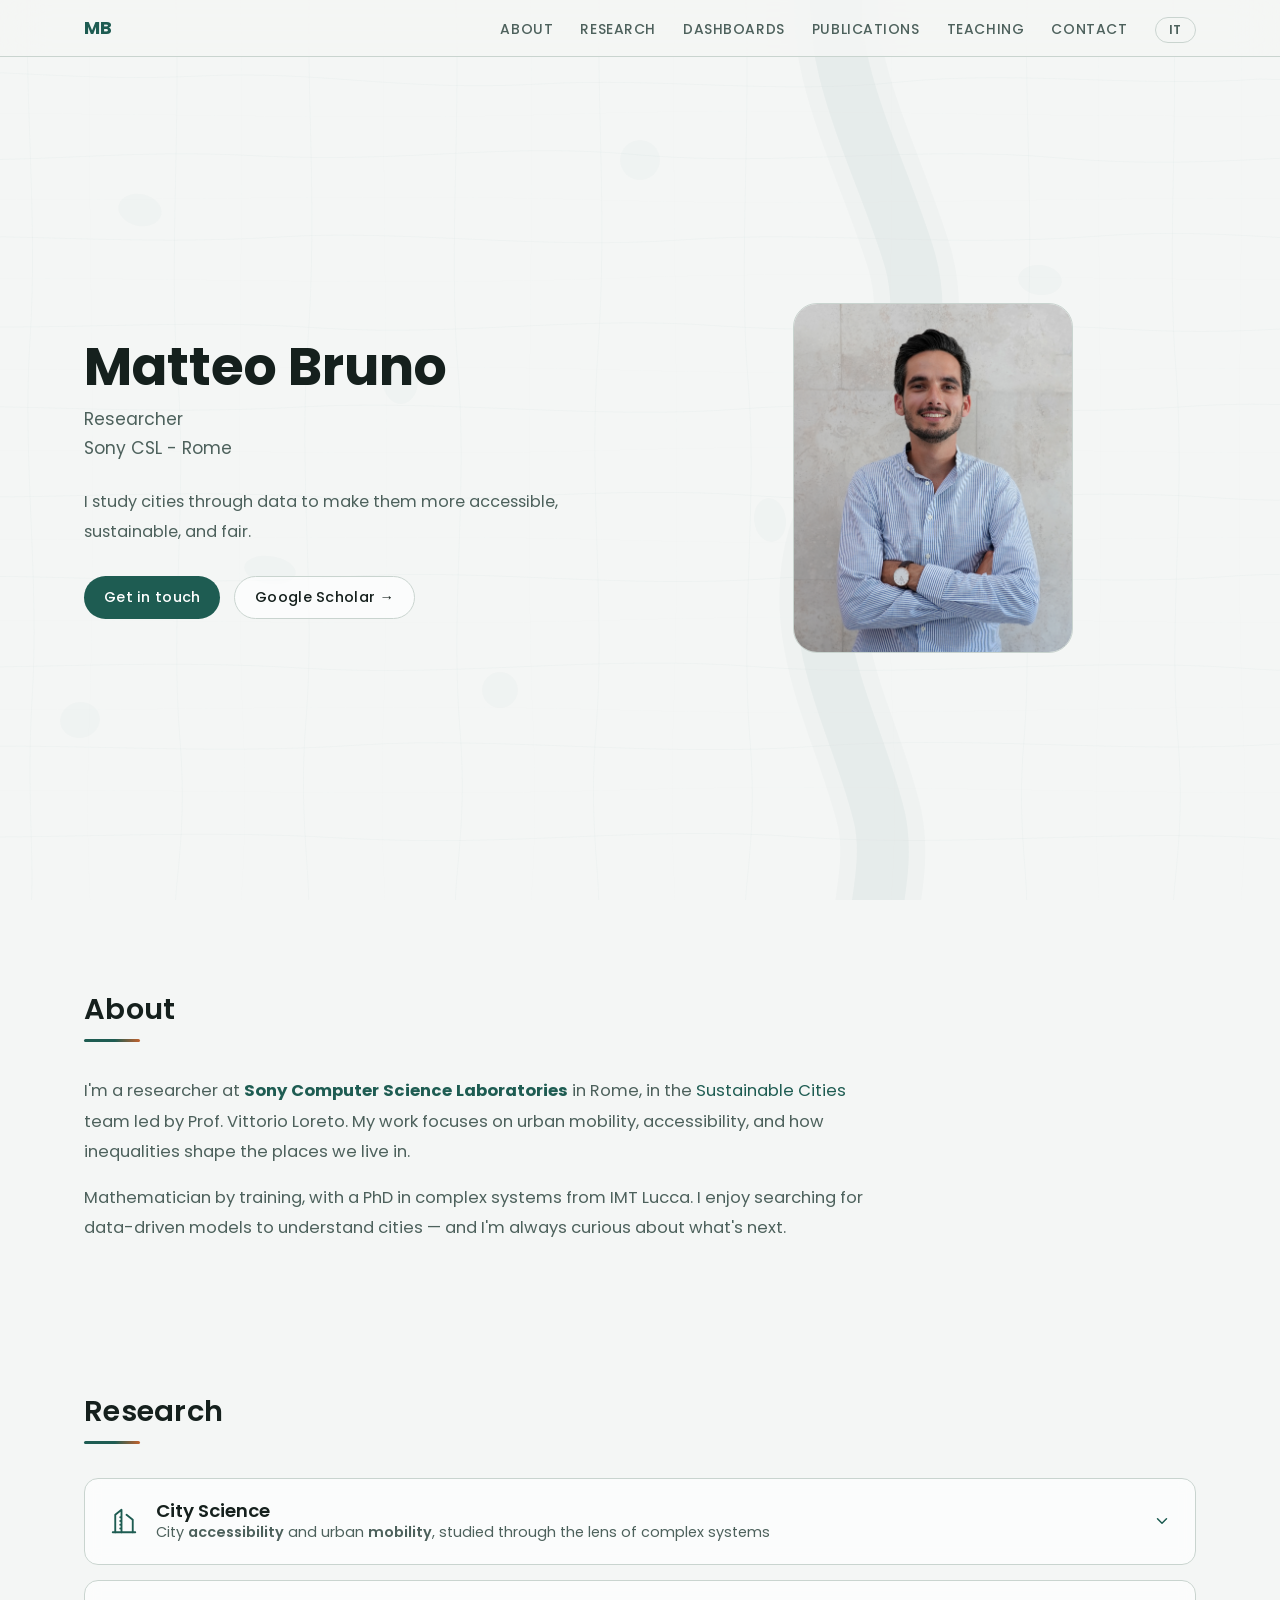
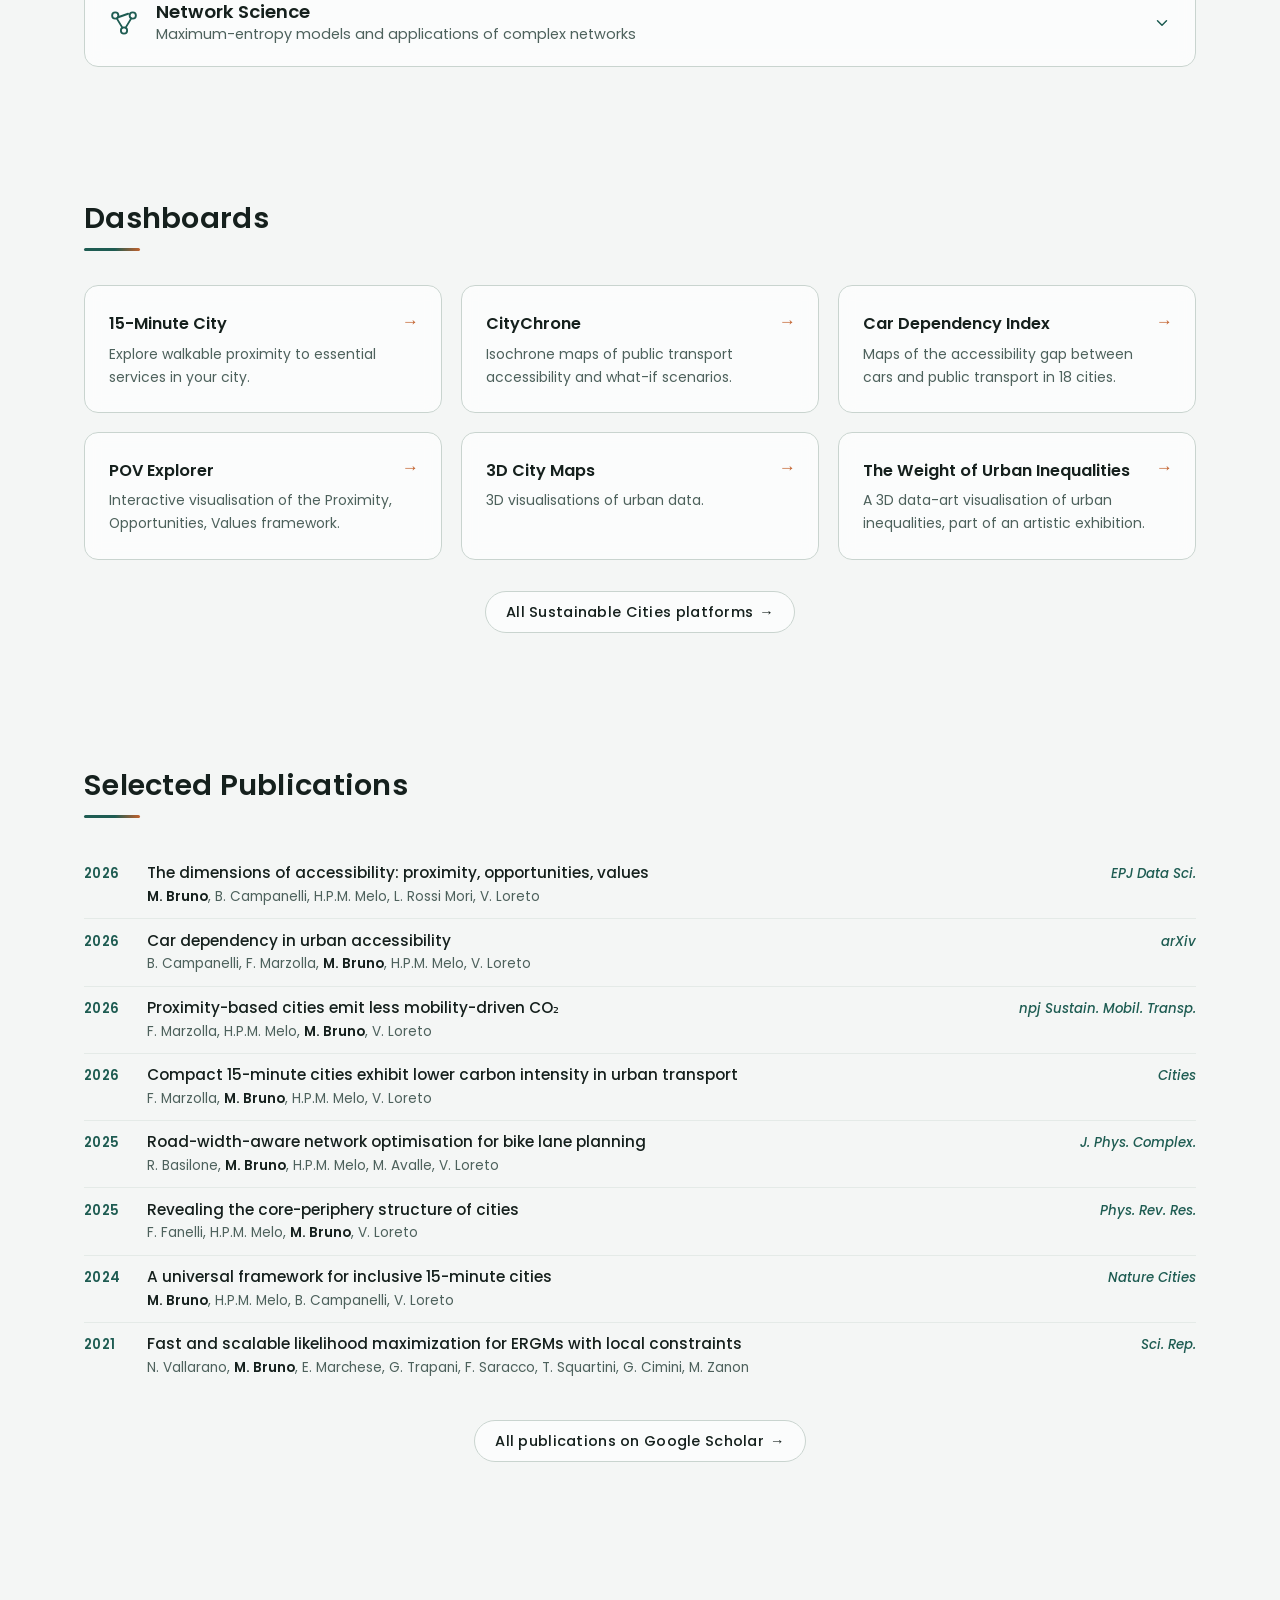
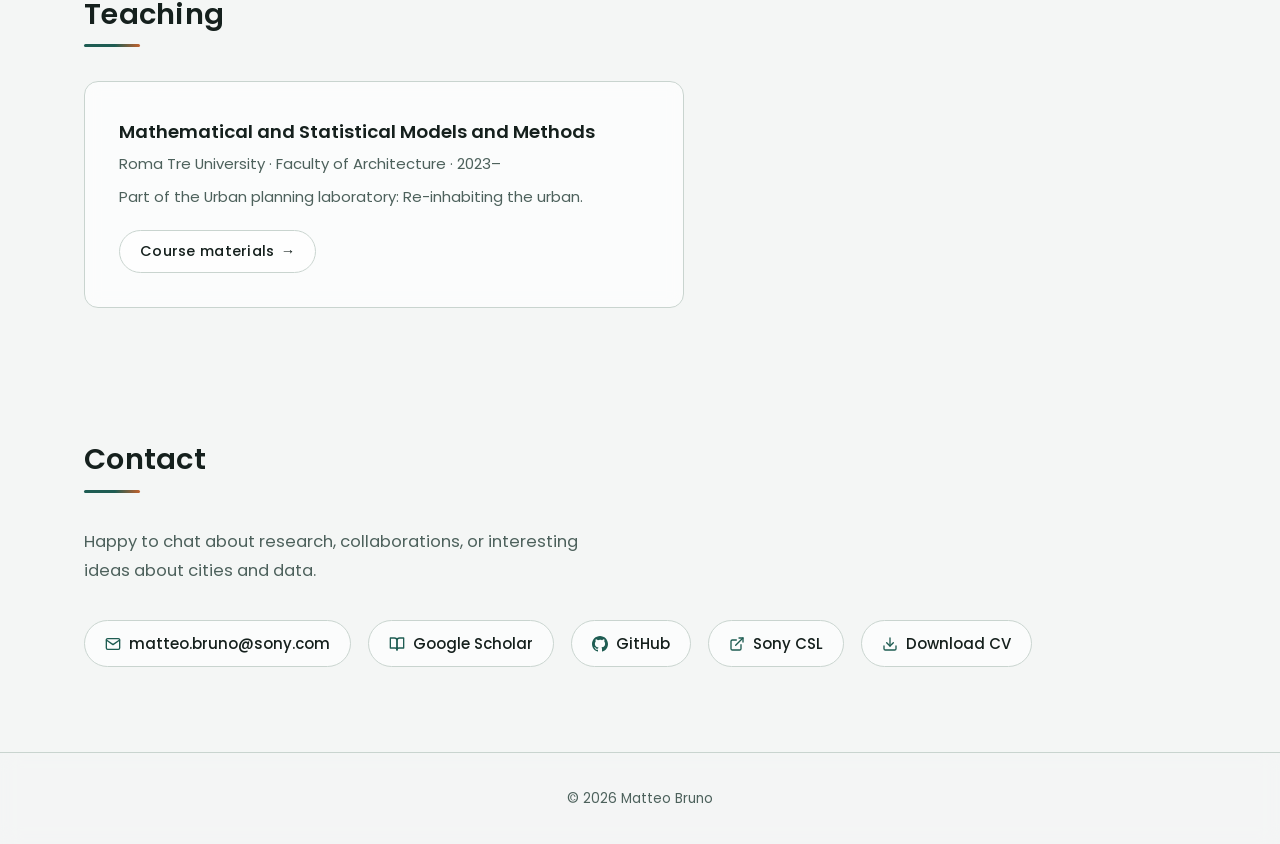
==== commit ad5fe31b: "Add Dashboards section, revert titles to Poppins, larger base font - New Dashboards section (with na" ====
--- a/index.html
+++ b/index.html
@@ -41,7 +41,7 @@
     <!-- Fonts -->
     <link rel="preconnect" href="https://fonts.googleapis.com">
     <link rel="preconnect" href="https://fonts.gstatic.com" crossorigin>
-    <link href="https://fonts.googleapis.com/css2?family=Poppins:ital,wght@0,300;0,400;0,500;0,600;0,700;1,300;1,400&family=Quicksand:wght@500;600;700&display=swap" rel="stylesheet">
+    <link href="https://fonts.googleapis.com/css2?family=Poppins:ital,wght@0,300;0,400;0,500;0,600;0,700;1,300;1,400&display=swap" rel="stylesheet">
 
     <!-- Stylesheets -->
     <link rel="stylesheet" href="css/base.css">
@@ -49,6 +49,7 @@
     <link rel="stylesheet" href="css/components.css">
     <link rel="stylesheet" href="css/hero-about.css">
     <link rel="stylesheet" href="css/research.css">
+    <link rel="stylesheet" href="css/dashboards.css">
     <link rel="stylesheet" href="css/publications.css">
     <link rel="stylesheet" href="css/teaching.css">
     <link rel="stylesheet" href="css/contact.css">
@@ -73,13 +74,14 @@
 <!-- ===== NAVIGATION ===== -->
 <nav id="navbar">
     <div class="nav-inner">
-        <div class="nav-name">MB</div>
+        <a class="nav-name" href="#hero">MB</a>
         <button class="hamburger" id="hamburger" aria-label="Menu" aria-expanded="false">
             <span></span><span></span><span></span>
         </button>
         <ul class="nav-links" id="navLinks">
             <li><a href="#about"><span data-lang="en">About</span><span data-lang="it">Chi sono</span></a></li>
             <li><a href="#research"><span data-lang="en">Research</span><span data-lang="it">Ricerca</span></a></li>
+            <li><a href="#dashboards"><span data-lang="en">Dashboards</span><span data-lang="it">Dashboard</span></a></li>
             <li><a href="#publications"><span data-lang="en">Publications</span><span data-lang="it">Pubblicazioni</span></a></li>
             <li><a href="#teaching"><span data-lang="en">Teaching</span><span data-lang="it">Didattica</span></a></li>
             <li><a href="#contact"><span data-lang="en">Contact</span><span data-lang="it">Contatti</span></a></li>
@@ -172,8 +174,8 @@
                     <div class="research-theme-title">
                         <h3><span data-lang="en">City Science</span><span data-lang="it">Scienza delle Città</span></h3>
                         <div class="theme-tagline">
-                            <span data-lang="en">City Accessibility and Urban Mobility in cities, studied through the lens of complex systems</span>
-                            <span data-lang="it">Accessibilità e mobilità urbana nelle città, studiate attraverso la lente dei sistemi complessi</span>
+                            <span data-lang="en">City <strong>accessibility</strong> and urban <strong>mobility</strong>, studied through the lens of complex systems</span>
+                            <span data-lang="it"><strong>Accessibilità</strong> e <strong>mobilità</strong> urbana, studiate attraverso la lente dei sistemi complessi</span>
                         </div>
                     </div>
                     <svg class="research-chevron" viewBox="0 0 24 24" fill="none" stroke="currentColor" stroke-width="2" stroke-linecap="round" stroke-linejoin="round"><polyline points="6 9 12 15 18 9"/></svg>
@@ -324,7 +326,57 @@
             </div>
 
         </div>
-        <div class="research-footer fade-in">
+    </section>
+
+
+    <!-- DASHBOARDS -->
+    <section class="dashboards-section" id="dashboards">
+        <div class="fade-in">
+            <h2 class="section-title">
+                <span data-lang="en">Dashboards</span>
+                <span data-lang="it">Dashboard</span>
+            </h2>
+            <div class="section-line"></div>
+        </div>
+        <div class="dashboard-grid fade-in">
+            <a class="dashboard-card" href="https://whatif.sonycsl.it/15mincity" target="_blank">
+                <h3><span data-lang="en">15-Minute City</span><span data-lang="it">Città dei 15 minuti</span></h3>
+                <p data-lang="en">Explore walkable proximity to essential services in your city.</p>
+                <p data-lang="it">Esplora la prossimità a piedi ai servizi essenziali nella tua città.</p>
+                <span class="dashboard-arrow">→</span>
+            </a>
+            <a class="dashboard-card" href="https://www.citychrone.org/" target="_blank">
+                <h3>CityChrone</h3>
+                <p data-lang="en">Isochrone maps of public transport accessibility and what-if scenarios.</p>
+                <p data-lang="it">Mappe isocrone dell'accessibilità del trasporto pubblico e scenari what-if.</p>
+                <span class="dashboard-arrow">→</span>
+            </a>
+            <a class="dashboard-card" href="https://mat701.github.io/CDI/" target="_blank">
+                <h3>Car Dependency Index</h3>
+                <p data-lang="en">Maps of the accessibility gap between cars and public transport in 18 cities.</p>
+                <p data-lang="it">Mappe del divario di accessibilità tra auto e trasporto pubblico in 18 città.</p>
+                <span class="dashboard-arrow">→</span>
+            </a>
+            <a class="dashboard-card" href="https://mat701.github.io/accessibility-pov/" target="_blank">
+                <h3><span data-lang="en">POV Explorer</span><span data-lang="it">POV Explorer</span></h3>
+                <p data-lang="en">Interactive visualisation of the Proximity, Opportunities, Values framework.</p>
+                <p data-lang="it">Visualizzazione interattiva del framework Prossimità, Opportunità, Valori.</p>
+                <span class="dashboard-arrow">→</span>
+            </a>
+            <a class="dashboard-card" href="https://mat701.github.io/3D-maps/" target="_blank">
+                <h3><span data-lang="en">3D City Maps</span><span data-lang="it">Mappe 3D</span></h3>
+                <p data-lang="en">3D visualisations of urban data.</p>
+                <p data-lang="it">Visualizzazioni 3D di dati urbani.</p>
+                <span class="dashboard-arrow">→</span>
+            </a>
+            <a class="dashboard-card" href="https://mat701.github.io/3D-maps/weight-urban.html" target="_blank">
+                <h3><span data-lang="en">The Weight of Urban Inequalities</span><span data-lang="it">Il peso delle disuguaglianze urbane</span></h3>
+                <p data-lang="en">A 3D data-art visualisation of urban inequalities, part of an artistic exhibition.</p>
+                <p data-lang="it">Una visualizzazione 3D di data-art sulle disuguaglianze urbane, parte di una mostra artistica.</p>
+                <span class="dashboard-arrow">→</span>
+            </a>
+        </div>
+        <div class="dashboards-footer fade-in">
             <a href="https://linktr.ee/sonycsl_cities_platforms" target="_blank" class="btn btn-outline">
                 <span data-lang="en">All Sustainable Cities platforms</span>
                 <span data-lang="it">Tutte le piattaforme Sustainable Cities</span>
--- a/css/base.css
+++ b/css/base.css
@@ -25,7 +25,7 @@
 
 html {
     scroll-behavior: smooth;
-    font-size: 16px;
+    font-size: 17px;
 }
 
 body {
--- a/css/nav.css
+++ b/css/nav.css
@@ -28,10 +28,15 @@
 }
 
 .nav-name {
-    font-family: 'Quicksand', sans-serif;
+    font-family: 'Poppins', sans-serif;
     font-weight: 700;
     font-size: 1.05rem;
-    color: var(--text);
+    color: var(--accent);
+    text-decoration: none;
+}
+
+.nav-name:hover {
+    color: var(--accent-light);
 }
 
 .nav-links {
--- a/css/components.css
+++ b/css/components.css
@@ -15,9 +15,9 @@
 
 /* Section titles */
 .section-title {
-    font-family: 'Quicksand', sans-serif;
-    font-size: 1.75rem;
-    font-weight: 700;
+    font-family: 'Poppins', sans-serif;
+    font-size: 1.7rem;
+    font-weight: 600;
     letter-spacing: 0.01em;
     margin-bottom: 0.3rem;
 }
--- a/css/hero-about.css
+++ b/css/hero-about.css
@@ -18,7 +18,7 @@
 }
 
 .hero-text h1 {
-    font-family: 'Quicksand', sans-serif;
+    font-family: 'Poppins', sans-serif;
     font-size: 3.1rem;
     font-weight: 700;
     line-height: 1.12;
--- a/css/research.css
+++ b/css/research.css
@@ -66,6 +66,10 @@
     line-height: 1.5;
 }
 
+.research-theme-title .theme-tagline strong {
+    font-weight: 600;
+}
+
 .research-chevron {
     flex-shrink: 0;
     margin-left: auto;
@@ -100,11 +104,6 @@
     grid-template-columns: repeat(auto-fit, minmax(250px, 1fr));
     gap: 1.1rem;
     padding: 0.2rem 1.4rem 1.4rem;
-}
-
-.research-footer {
-    text-align: center;
-    margin-top: 1.8rem;
 }
 
 .research-sub {
--- a/css/dashboards.css
+++ b/css/dashboards.css
@@ -0,0 +1,58 @@
+/* ============================================
+   DASHBOARDS
+   ============================================ */
+
+.dashboards-section {
+    padding-top: 3.5rem;
+    padding-bottom: 4rem;
+}
+
+.dashboard-grid {
+    display: grid;
+    grid-template-columns: repeat(auto-fit, minmax(270px, 1fr));
+    gap: 1.1rem;
+}
+
+.dashboard-card {
+    position: relative;
+    display: block;
+    background: var(--card-bg);
+    backdrop-filter: blur(8px);
+    border: 1px solid var(--border);
+    border-radius: 14px;
+    padding: 1.4rem 2.4rem 1.4rem 1.4rem;
+    text-decoration: none;
+    color: var(--text);
+    transition: all 0.3s;
+}
+
+.dashboard-card:hover {
+    border-color: var(--accent-warm);
+    transform: translateY(-2px);
+    box-shadow: 0 6px 24px rgba(194, 98, 46, 0.08);
+}
+
+.dashboard-card h3 {
+    font-size: 0.95rem;
+    font-weight: 600;
+    margin-bottom: 0.3rem;
+}
+
+.dashboard-card p {
+    font-size: 0.82rem;
+    color: var(--text-light);
+    line-height: 1.65;
+}
+
+.dashboard-arrow {
+    position: absolute;
+    top: 1.2rem;
+    right: 1.3rem;
+    color: var(--accent-warm);
+    font-weight: 600;
+}
+
+.dashboards-footer {
+    text-align: center;
+    margin-top: 1.8rem;
+}
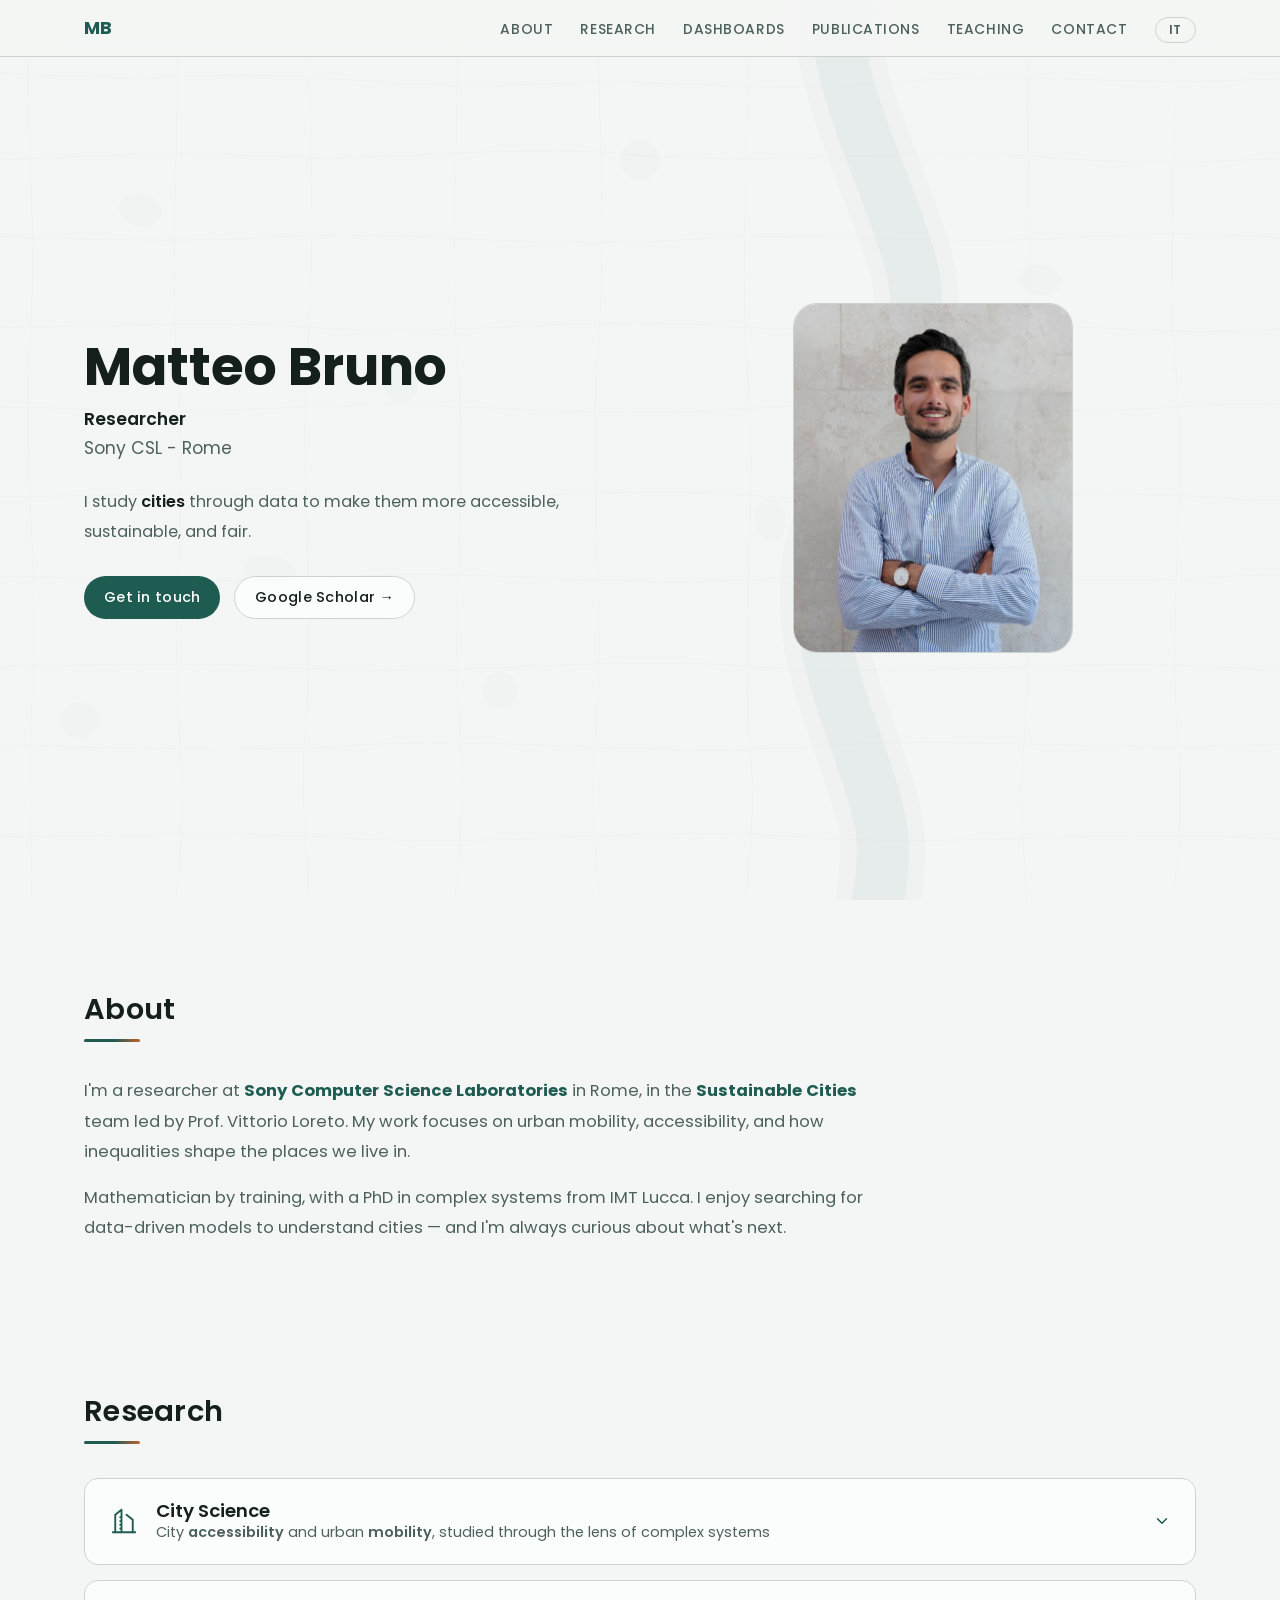
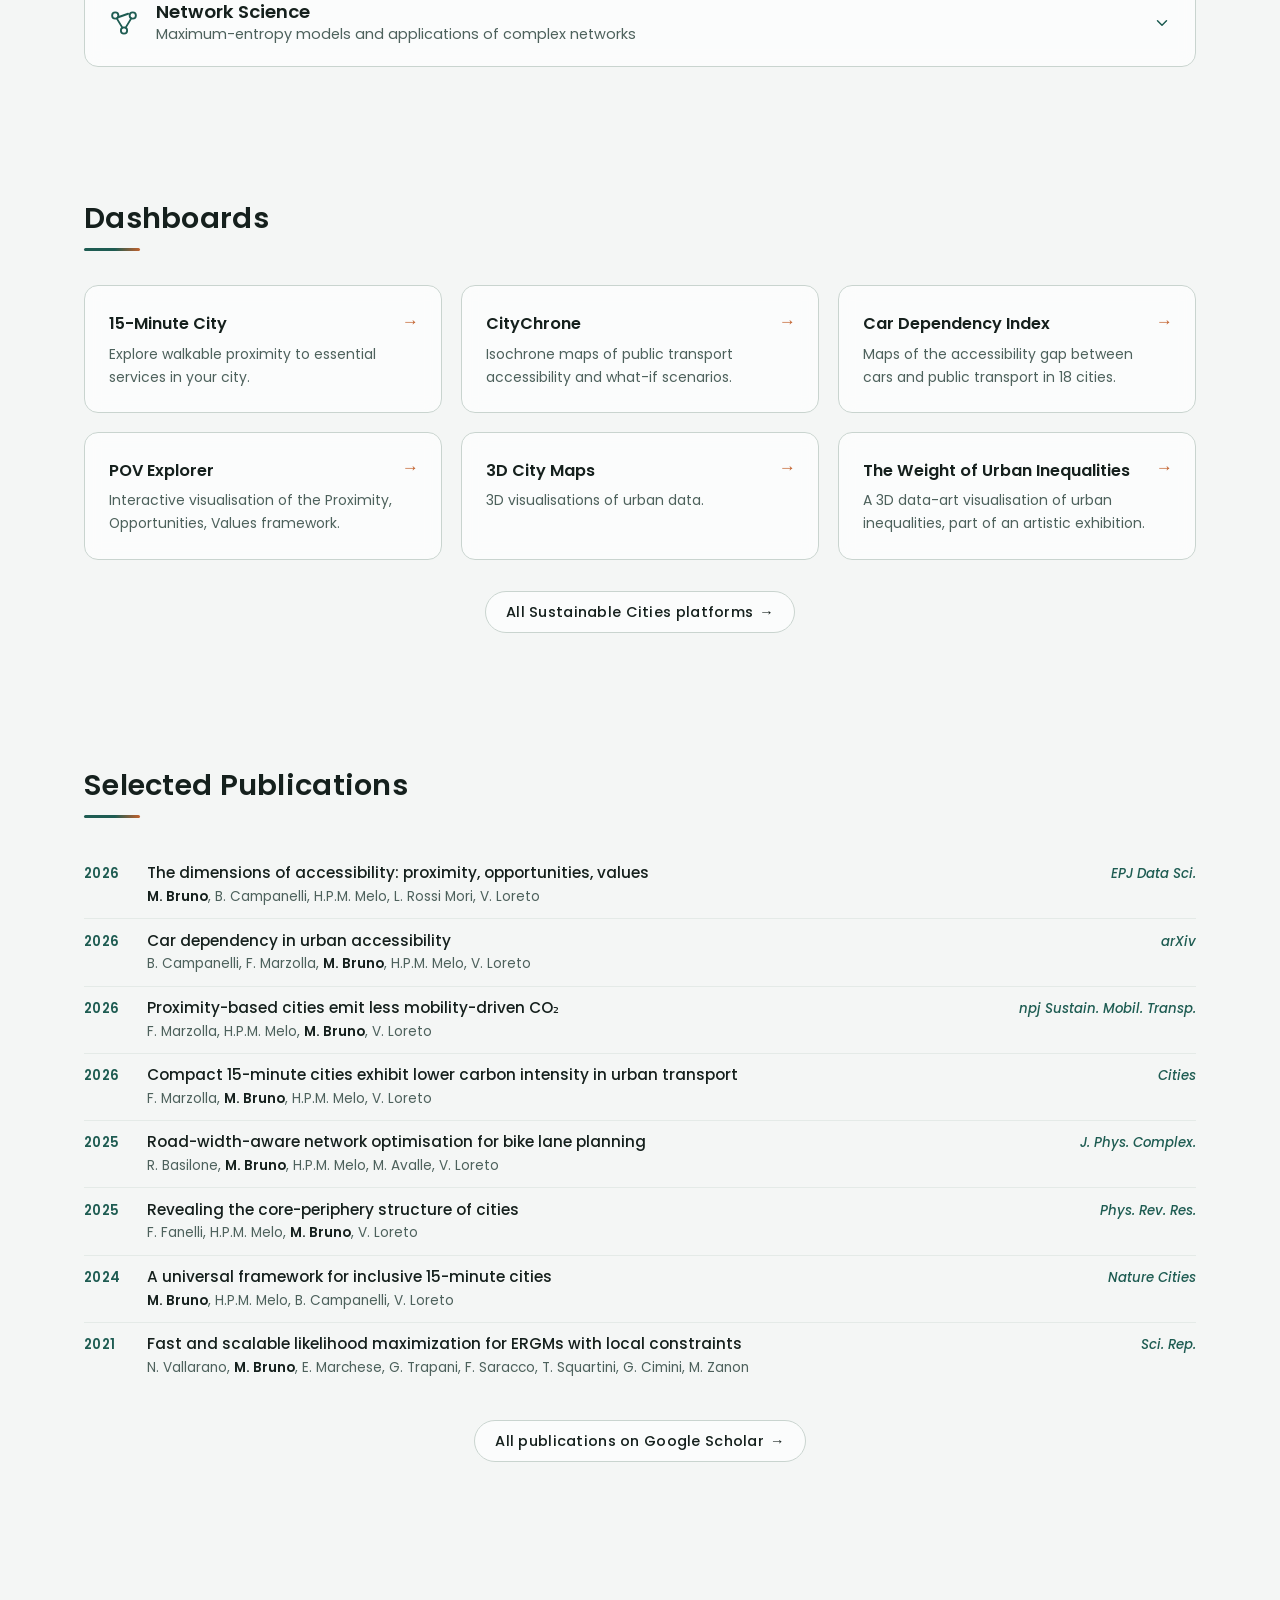
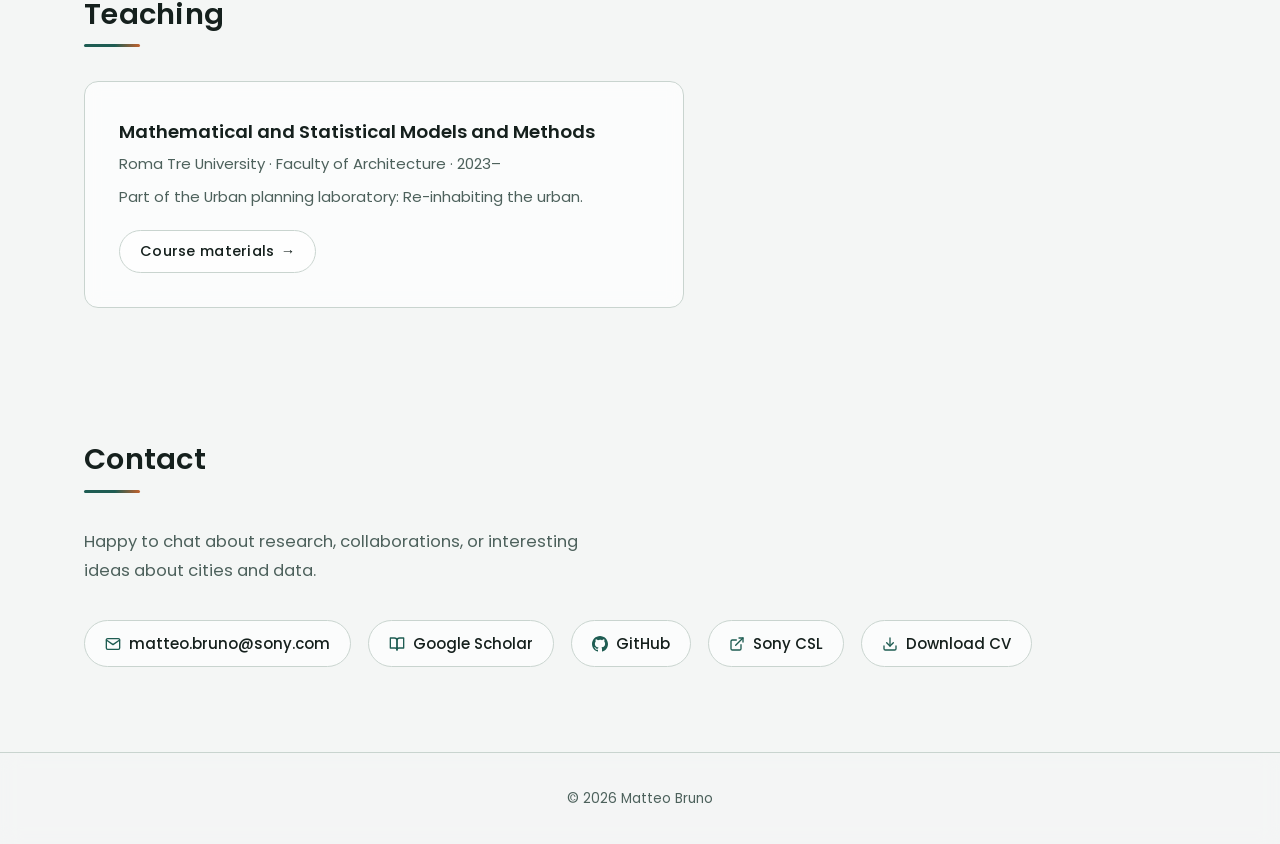
==== commit 00a5aa3c: "Bold hero and about keywords, cache-bust asset links - Researcher and cities bolded in the hero; Son" ====
--- a/index.html
+++ b/index.html
@@ -44,16 +44,16 @@
     <link href="https://fonts.googleapis.com/css2?family=Poppins:ital,wght@0,300;0,400;0,500;0,600;0,700;1,300;1,400&display=swap" rel="stylesheet">
 
     <!-- Stylesheets -->
-    <link rel="stylesheet" href="css/base.css">
-    <link rel="stylesheet" href="css/nav.css">
-    <link rel="stylesheet" href="css/components.css">
-    <link rel="stylesheet" href="css/hero-about.css">
-    <link rel="stylesheet" href="css/research.css">
-    <link rel="stylesheet" href="css/dashboards.css">
-    <link rel="stylesheet" href="css/publications.css">
-    <link rel="stylesheet" href="css/teaching.css">
-    <link rel="stylesheet" href="css/contact.css">
-    <link rel="stylesheet" href="css/responsive.css">
+    <link rel="stylesheet" href="css/base.css?v=2">
+    <link rel="stylesheet" href="css/nav.css?v=2">
+    <link rel="stylesheet" href="css/components.css?v=2">
+    <link rel="stylesheet" href="css/hero-about.css?v=2">
+    <link rel="stylesheet" href="css/research.css?v=2">
+    <link rel="stylesheet" href="css/dashboards.css?v=2">
+    <link rel="stylesheet" href="css/publications.css?v=2">
+    <link rel="stylesheet" href="css/teaching.css?v=2">
+    <link rel="stylesheet" href="css/contact.css?v=2">
+    <link rel="stylesheet" href="css/responsive.css?v=2">
 
     <!-- Map background inline style -->
     <style>
@@ -100,16 +100,16 @@
             <div class="hero-text fade-in">
                 <h1>Matteo Bruno</h1>
                 <p class="subtitle">
-                    <span data-lang="en">Researcher <br>
+                    <span data-lang="en"><strong>Researcher</strong> <br>
                     Sony CSL - Rome</span>
-                    <span data-lang="it">Ricercatore <br>
+                    <span data-lang="it"><strong>Ricercatore</strong> <br>
                     Sony CSL - Rome</span>
                 </p>
                 <p class="tagline" data-lang="en">
-                    I study cities through data to make them more accessible, sustainable, and fair.
+                    I study <strong>cities</strong> through data to make them more accessible, sustainable, and fair.
                 </p>
                 <p class="tagline" data-lang="it">
-                    Studio le città attraverso i dati per renderle più accessibili, sostenibili ed eque.
+                    Studio le <strong>città</strong> attraverso i dati per renderle più accessibili, sostenibili ed eque.
                 </p>
                 <div class="hero-links">
                     <a href="#contact" class="btn btn-primary">
@@ -139,13 +139,13 @@
         </div>
         <div class="about-text fade-in">
             <p data-lang="en">
-                I'm a researcher at <a href="https://csl.sony.it/" target="_blank"><strong>Sony Computer Science Laboratories</strong></a> in Rome, in the <a href="https://linktr.ee/sonycsl_cities_platforms" target="_blank">Sustainable Cities</a> team led by Prof. Vittorio Loreto. My work focuses on urban mobility, accessibility, and how inequalities shape the places we live in.
+                I'm a researcher at <a href="https://csl.sony.it/" target="_blank"><strong>Sony Computer Science Laboratories</strong></a> in Rome, in the <a href="https://linktr.ee/sonycsl_cities_platforms" target="_blank"><strong>Sustainable Cities</strong></a> team led by Prof. Vittorio Loreto. My work focuses on urban mobility, accessibility, and how inequalities shape the places we live in.
             </p>
             <p data-lang="en">
                 Mathematician by training, with a PhD in complex systems from IMT Lucca. I enjoy searching for data-driven models to understand cities — and I'm always curious about what's next.
             </p>
             <p data-lang="it">
-                Sono ricercatore ai <a href="https://csl.sony.it/" target="_blank"><strong>Sony Computer Science Laboratories</strong></a> di Roma, nel team <a href="https://linktr.ee/sonycsl_cities_platforms" target="_blank">Sustainable Cities</a> guidato dal Prof. Vittorio Loreto. Mi occupo di mobilità urbana, accessibilità e di come le disuguaglianze modellano i luoghi in cui viviamo.
+                Sono ricercatore ai <a href="https://csl.sony.it/" target="_blank"><strong>Sony Computer Science Laboratories</strong></a> di Roma, nel team <a href="https://linktr.ee/sonycsl_cities_platforms" target="_blank"><strong>Sustainable Cities</strong></a> guidato dal Prof. Vittorio Loreto. Mi occupo di mobilità urbana, accessibilità e di come le disuguaglianze modellano i luoghi in cui viviamo.
             </p>
             <p data-lang="it">
                 Matematico di formazione, con un dottorato in sistemi complessi presso IMT Lucca. Mi piace trovare modelli basati sui dati per comprendere le città — e sono sempre curioso di scoprire.
@@ -556,7 +556,7 @@
 
 
 <!-- JavaScript -->
-<script src="js/main.js"></script>
+<script src="js/main.js?v=2"></script>
 
 </body>
 </html>
--- a/css/hero-about.css
+++ b/css/hero-about.css
@@ -42,6 +42,12 @@
     color: var(--text-light);
     line-height: 1.8;
     max-width: 500px;
+}
+
+.hero-text .subtitle strong,
+.hero-text .tagline strong {
+    font-weight: 600;
+    color: var(--text);
 }
 
 .hero-links {
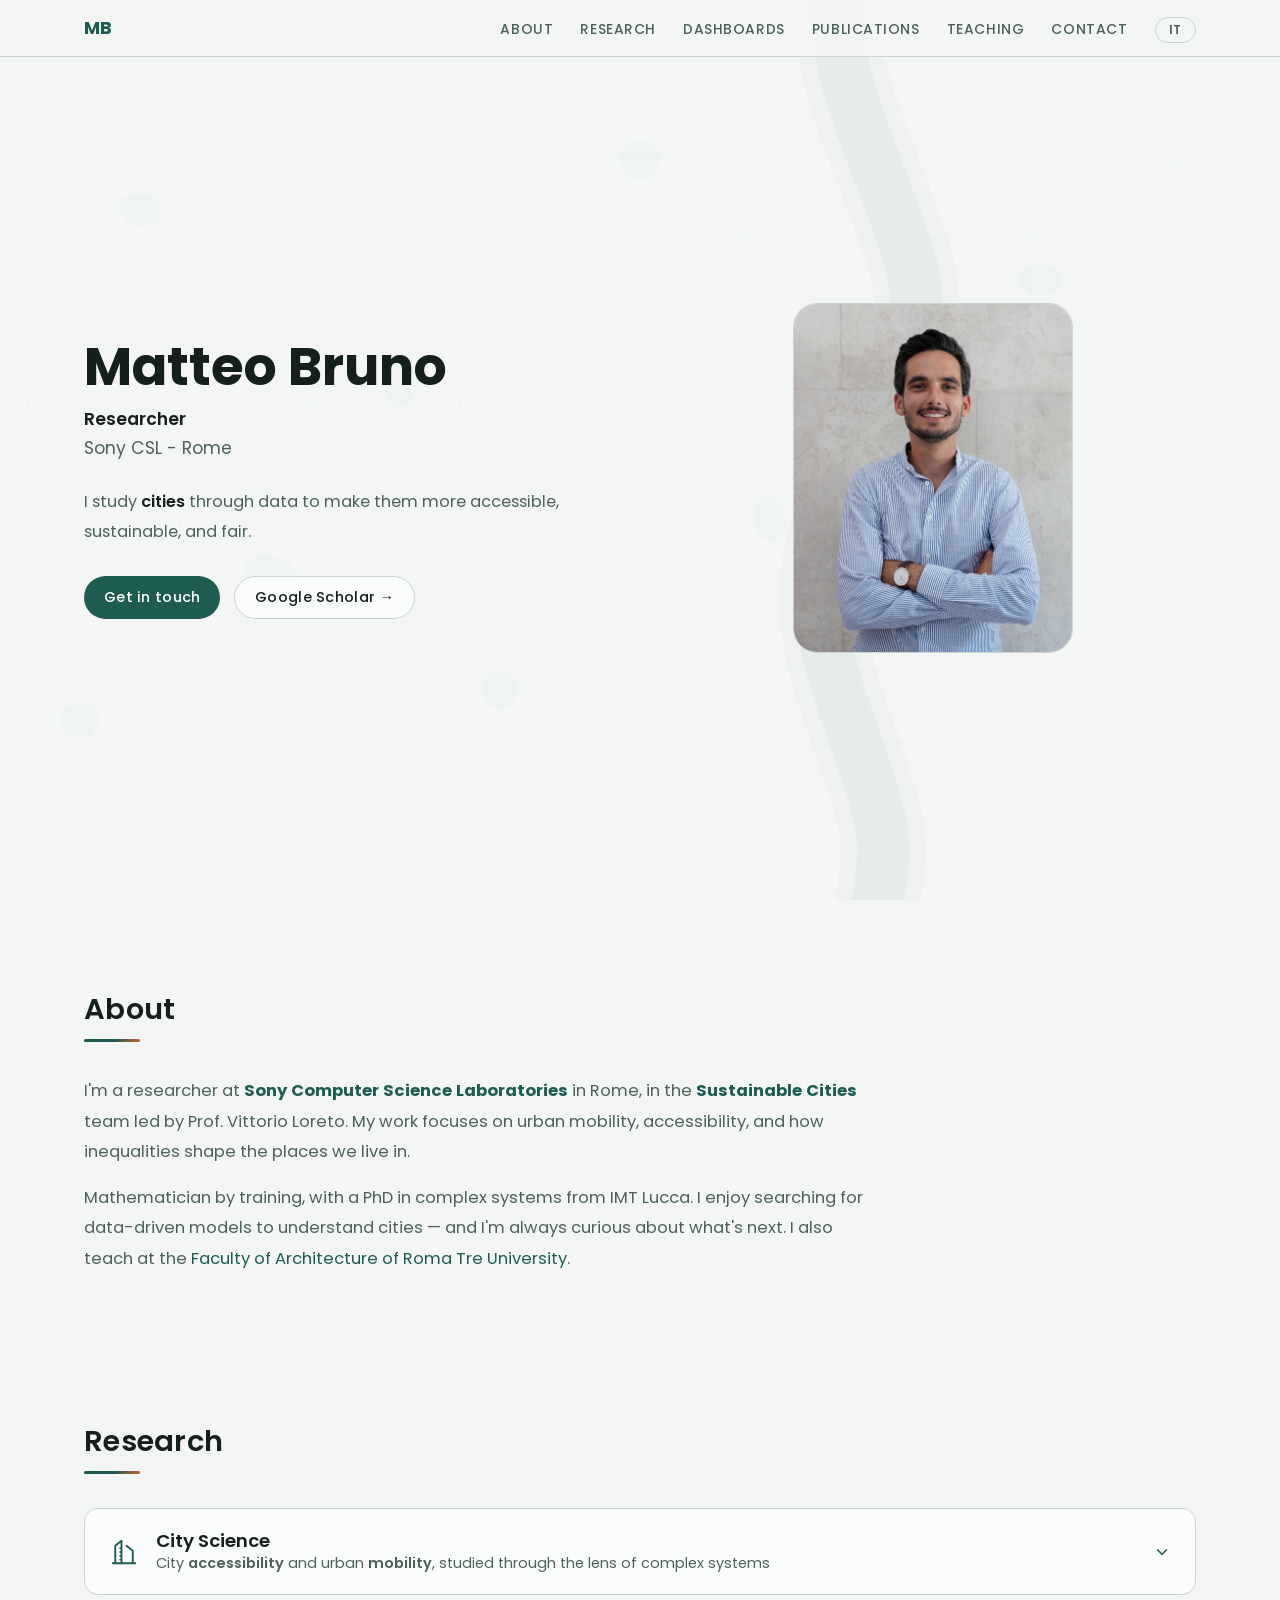
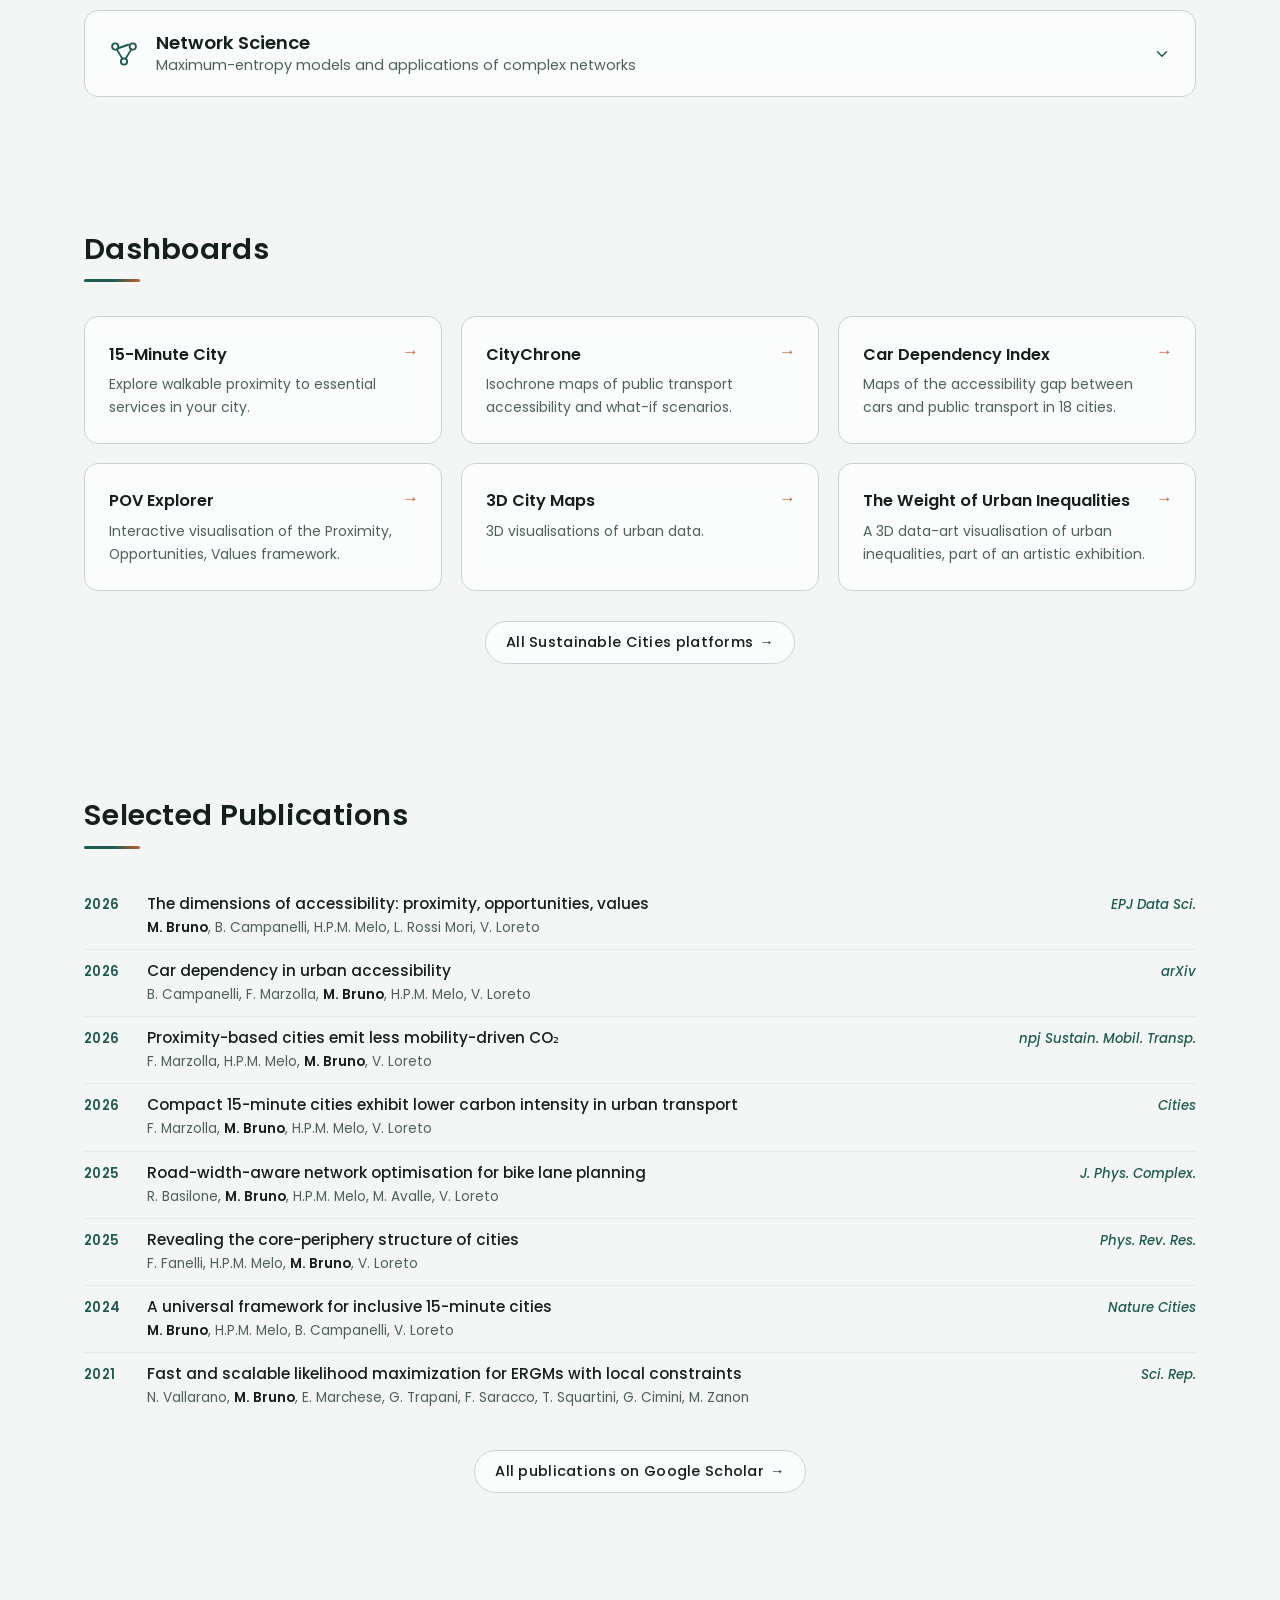
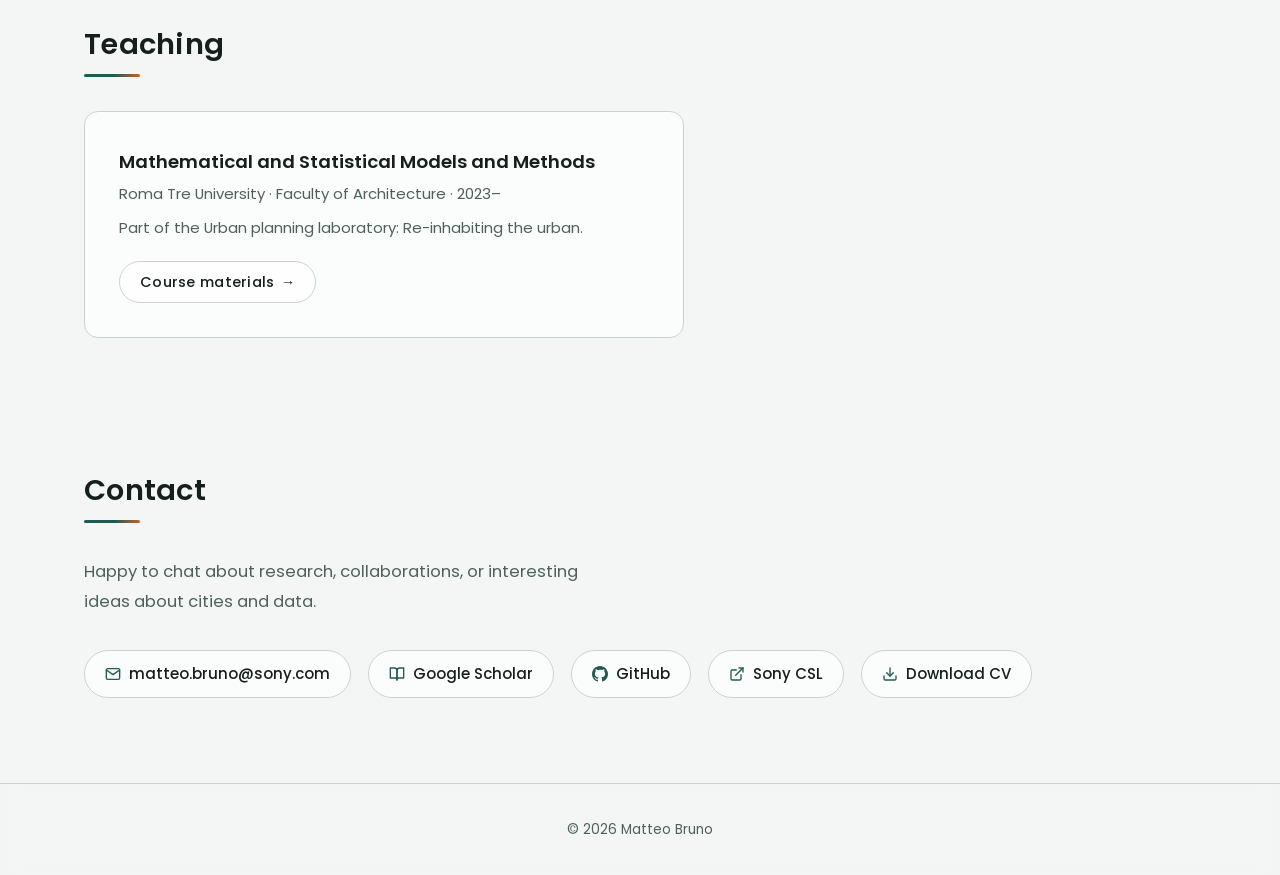
==== commit fd351681: "Mention Roma Tre Architecture teaching in the about section https://claude.ai/code/session_01XJNYLPN" ====
--- a/index.html
+++ b/index.html
@@ -142,13 +142,13 @@
                 I'm a researcher at <a href="https://csl.sony.it/" target="_blank"><strong>Sony Computer Science Laboratories</strong></a> in Rome, in the <a href="https://linktr.ee/sonycsl_cities_platforms" target="_blank"><strong>Sustainable Cities</strong></a> team led by Prof. Vittorio Loreto. My work focuses on urban mobility, accessibility, and how inequalities shape the places we live in.
             </p>
             <p data-lang="en">
-                Mathematician by training, with a PhD in complex systems from IMT Lucca. I enjoy searching for data-driven models to understand cities — and I'm always curious about what's next.
+                Mathematician by training, with a PhD in complex systems from IMT Lucca. I enjoy searching for data-driven models to understand cities — and I'm always curious about what's next. I also teach at the <a href="#teaching">Faculty of Architecture of Roma Tre University</a>.
             </p>
             <p data-lang="it">
                 Sono ricercatore ai <a href="https://csl.sony.it/" target="_blank"><strong>Sony Computer Science Laboratories</strong></a> di Roma, nel team <a href="https://linktr.ee/sonycsl_cities_platforms" target="_blank"><strong>Sustainable Cities</strong></a> guidato dal Prof. Vittorio Loreto. Mi occupo di mobilità urbana, accessibilità e di come le disuguaglianze modellano i luoghi in cui viviamo.
             </p>
             <p data-lang="it">
-                Matematico di formazione, con un dottorato in sistemi complessi presso IMT Lucca. Mi piace trovare modelli basati sui dati per comprendere le città — e sono sempre curioso di scoprire.
+                Matematico di formazione, con un dottorato in sistemi complessi presso IMT Lucca. Mi piace trovare modelli basati sui dati per comprendere le città — e sono sempre curioso di scoprire. Insegno anche presso la <a href="#teaching">Facoltà di Architettura dell'Università Roma Tre</a>.
             </p>
         </div>
     </section>
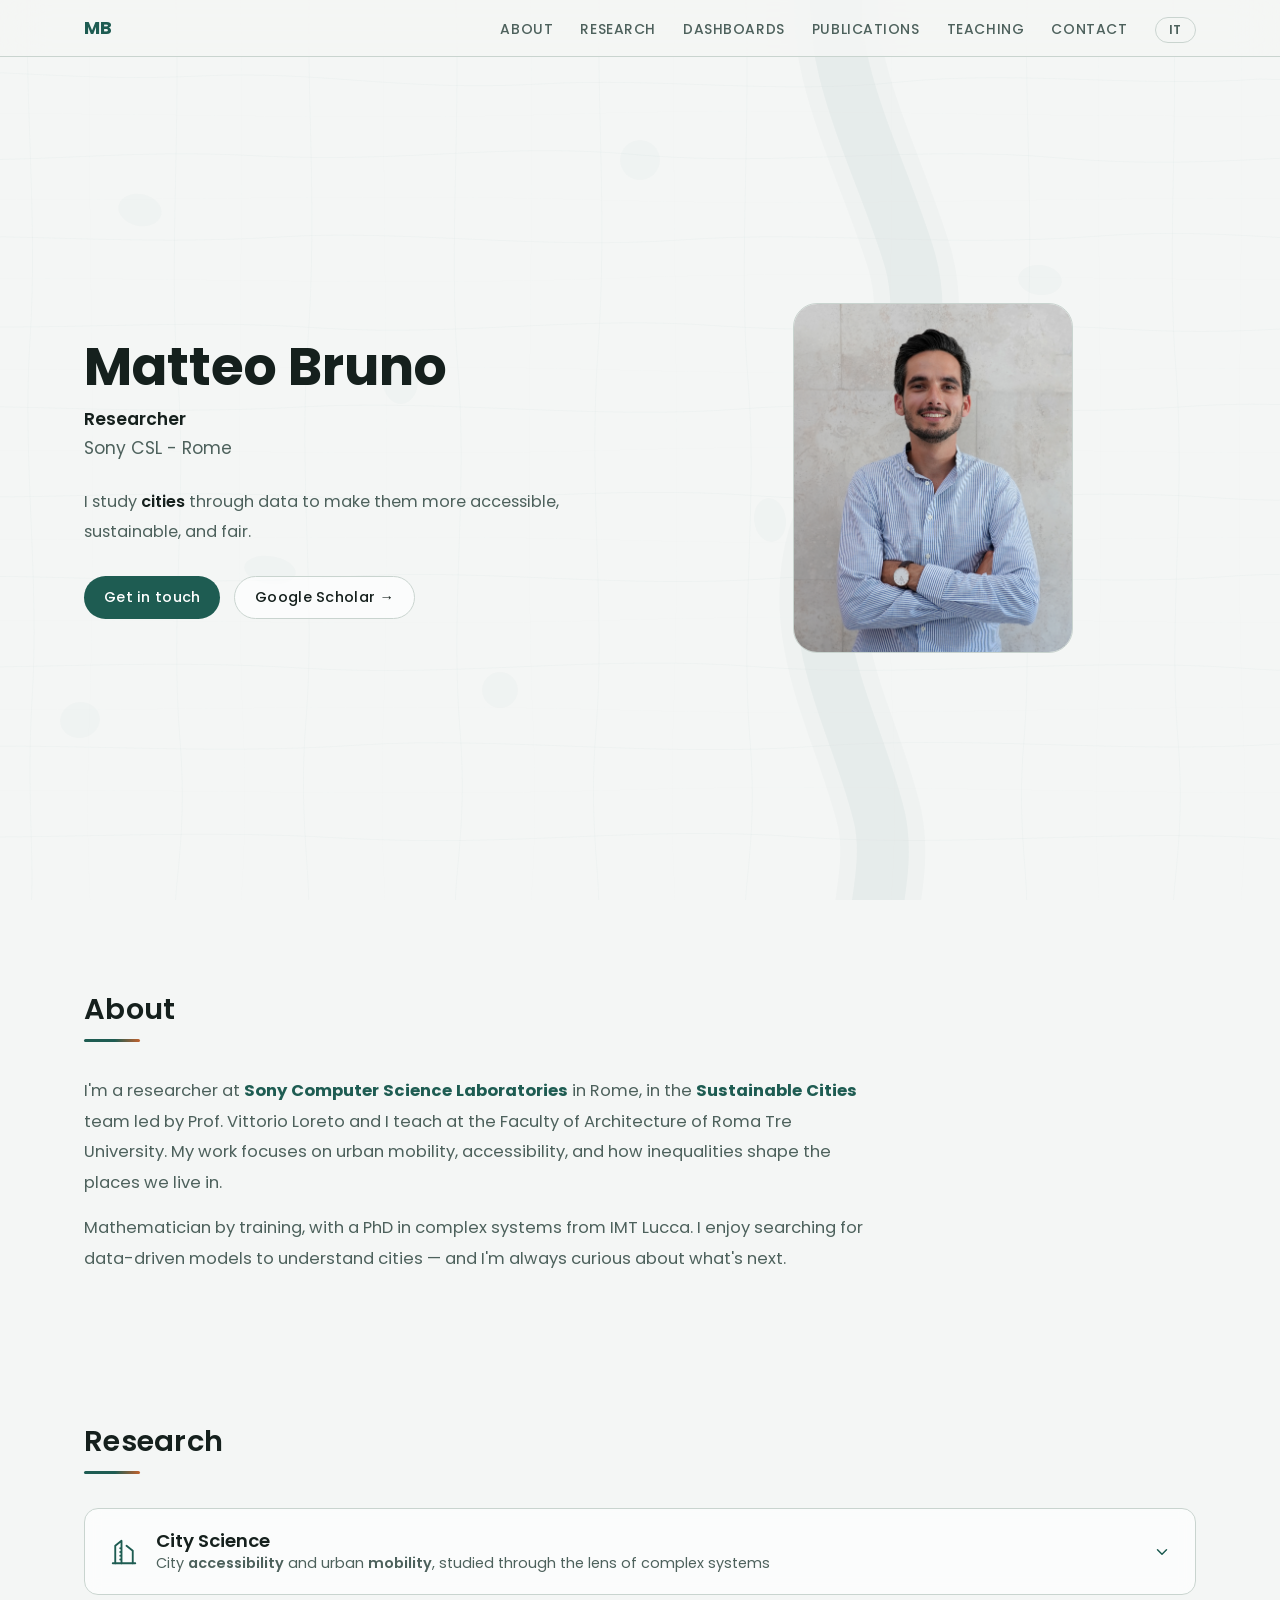
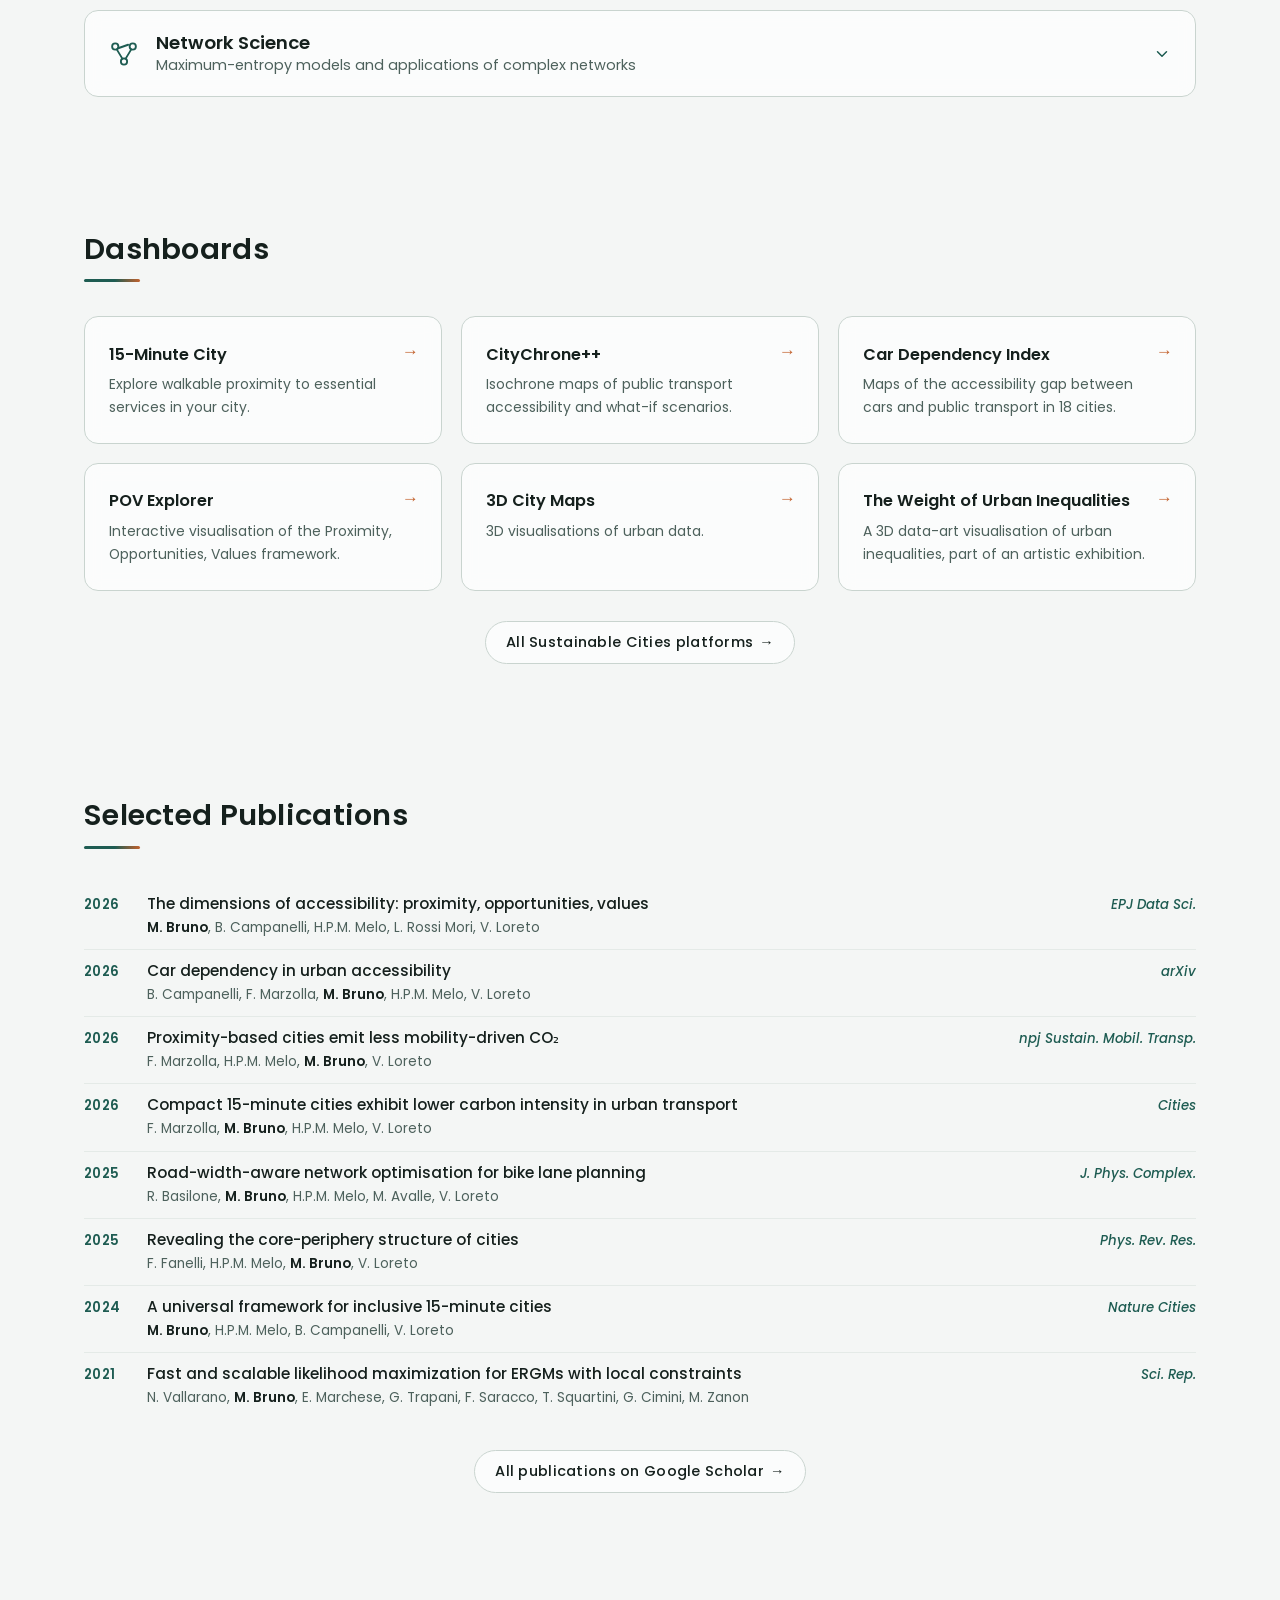
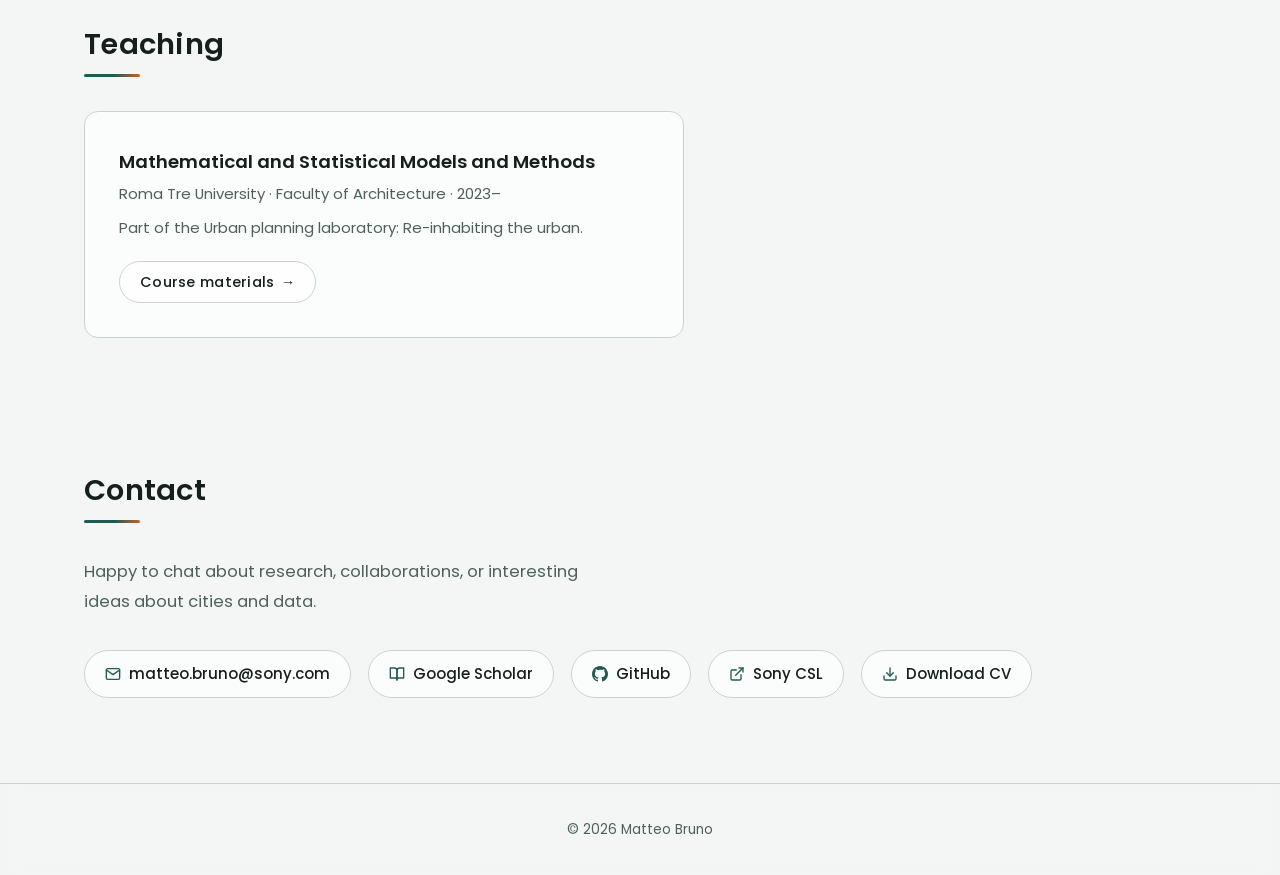
==== commit bd914db1: "CityChrone++ naming, fold teaching mention into first about paragraph https://claude.ai/code/session" ====
--- a/index.html
+++ b/index.html
@@ -139,16 +139,16 @@
         </div>
         <div class="about-text fade-in">
             <p data-lang="en">
-                I'm a researcher at <a href="https://csl.sony.it/" target="_blank"><strong>Sony Computer Science Laboratories</strong></a> in Rome, in the <a href="https://linktr.ee/sonycsl_cities_platforms" target="_blank"><strong>Sustainable Cities</strong></a> team led by Prof. Vittorio Loreto. My work focuses on urban mobility, accessibility, and how inequalities shape the places we live in.
+                I'm a researcher at <a href="https://csl.sony.it/" target="_blank"><strong>Sony Computer Science Laboratories</strong></a> in Rome, in the <a href="https://linktr.ee/sonycsl_cities_platforms" target="_blank"><strong>Sustainable Cities</strong></a> team led by Prof. Vittorio Loreto and I teach at the Faculty of Architecture of Roma Tre University. My work focuses on urban mobility, accessibility, and how inequalities shape the places we live in.
             </p>
             <p data-lang="en">
-                Mathematician by training, with a PhD in complex systems from IMT Lucca. I enjoy searching for data-driven models to understand cities — and I'm always curious about what's next. I also teach at the <a href="#teaching">Faculty of Architecture of Roma Tre University</a>.
+                Mathematician by training, with a PhD in complex systems from IMT Lucca. I enjoy searching for data-driven models to understand cities — and I'm always curious about what's next.
             </p>
             <p data-lang="it">
-                Sono ricercatore ai <a href="https://csl.sony.it/" target="_blank"><strong>Sony Computer Science Laboratories</strong></a> di Roma, nel team <a href="https://linktr.ee/sonycsl_cities_platforms" target="_blank"><strong>Sustainable Cities</strong></a> guidato dal Prof. Vittorio Loreto. Mi occupo di mobilità urbana, accessibilità e di come le disuguaglianze modellano i luoghi in cui viviamo.
+                Sono ricercatore ai <a href="https://csl.sony.it/" target="_blank"><strong>Sony Computer Science Laboratories</strong></a> di Roma, nel team <a href="https://linktr.ee/sonycsl_cities_platforms" target="_blank"><strong>Sustainable Cities</strong></a> guidato dal Prof. Vittorio Loreto, e insegno presso la Facoltà di Architettura dell'Università Roma Tre. Mi occupo di mobilità urbana, accessibilità e di come le disuguaglianze modellano i luoghi in cui viviamo.
             </p>
             <p data-lang="it">
-                Matematico di formazione, con un dottorato in sistemi complessi presso IMT Lucca. Mi piace trovare modelli basati sui dati per comprendere le città — e sono sempre curioso di scoprire. Insegno anche presso la <a href="#teaching">Facoltà di Architettura dell'Università Roma Tre</a>.
+                Matematico di formazione, con un dottorato in sistemi complessi presso IMT Lucca. Mi piace trovare modelli basati sui dati per comprendere le città — e sono sempre curioso di scoprire.
             </p>
         </div>
     </section>
@@ -195,7 +195,7 @@
                                 </div>
                             </div>
                             <div class="research-sub">
-                                <h4>CityChrone</h4>
+                                <h4>CityChrone++</h4>
                                 <p data-lang="en">Interactive isochrone maps to explore public transport accessibility and test what-if scenarios in cities around the world.</p>
                                 <p data-lang="it">Mappe isocrone interattive per esplorare l'accessibilità del trasporto pubblico e testare scenari what-if nelle città del mondo.</p>
                                 <div class="sub-links">
@@ -346,7 +346,7 @@
                 <span class="dashboard-arrow">→</span>
             </a>
             <a class="dashboard-card" href="https://www.citychrone.org/" target="_blank">
-                <h3>CityChrone</h3>
+                <h3>CityChrone++</h3>
                 <p data-lang="en">Isochrone maps of public transport accessibility and what-if scenarios.</p>
                 <p data-lang="it">Mappe isocrone dell'accessibilità del trasporto pubblico e scenari what-if.</p>
                 <span class="dashboard-arrow">→</span>
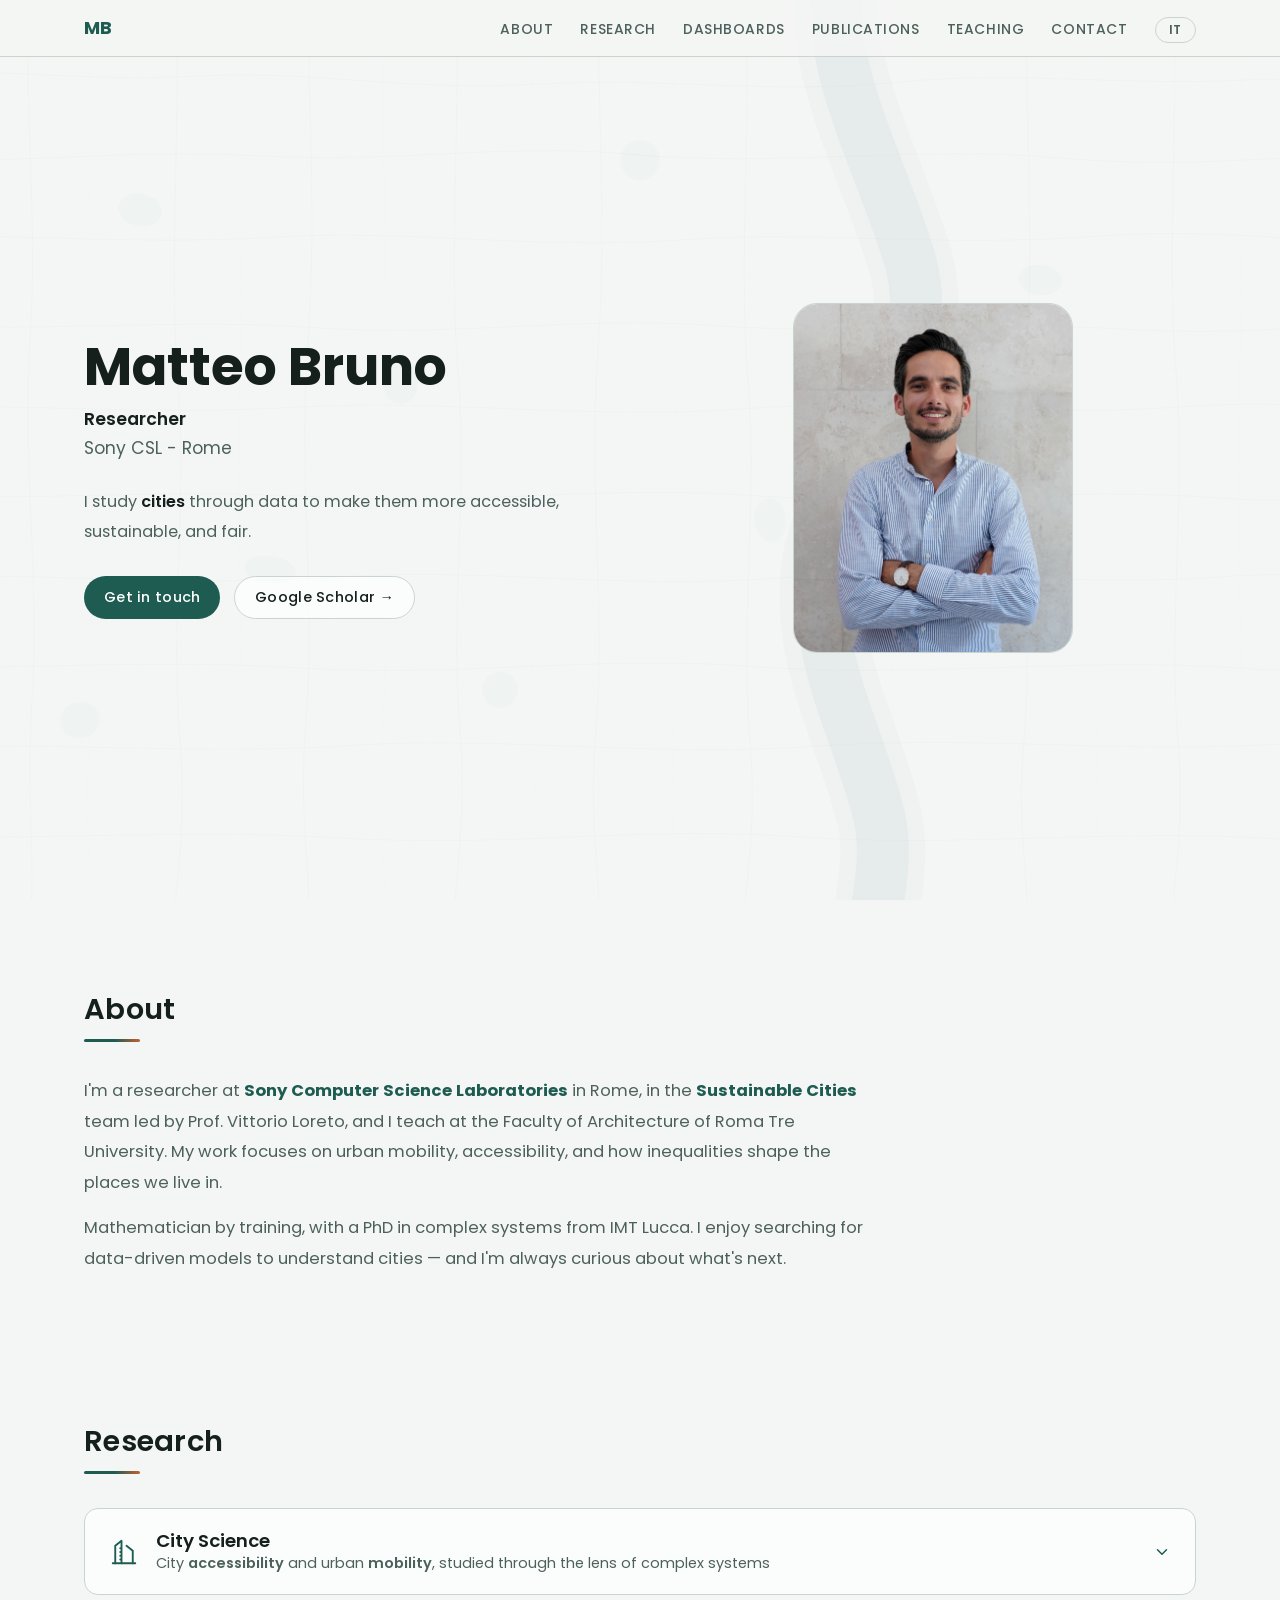
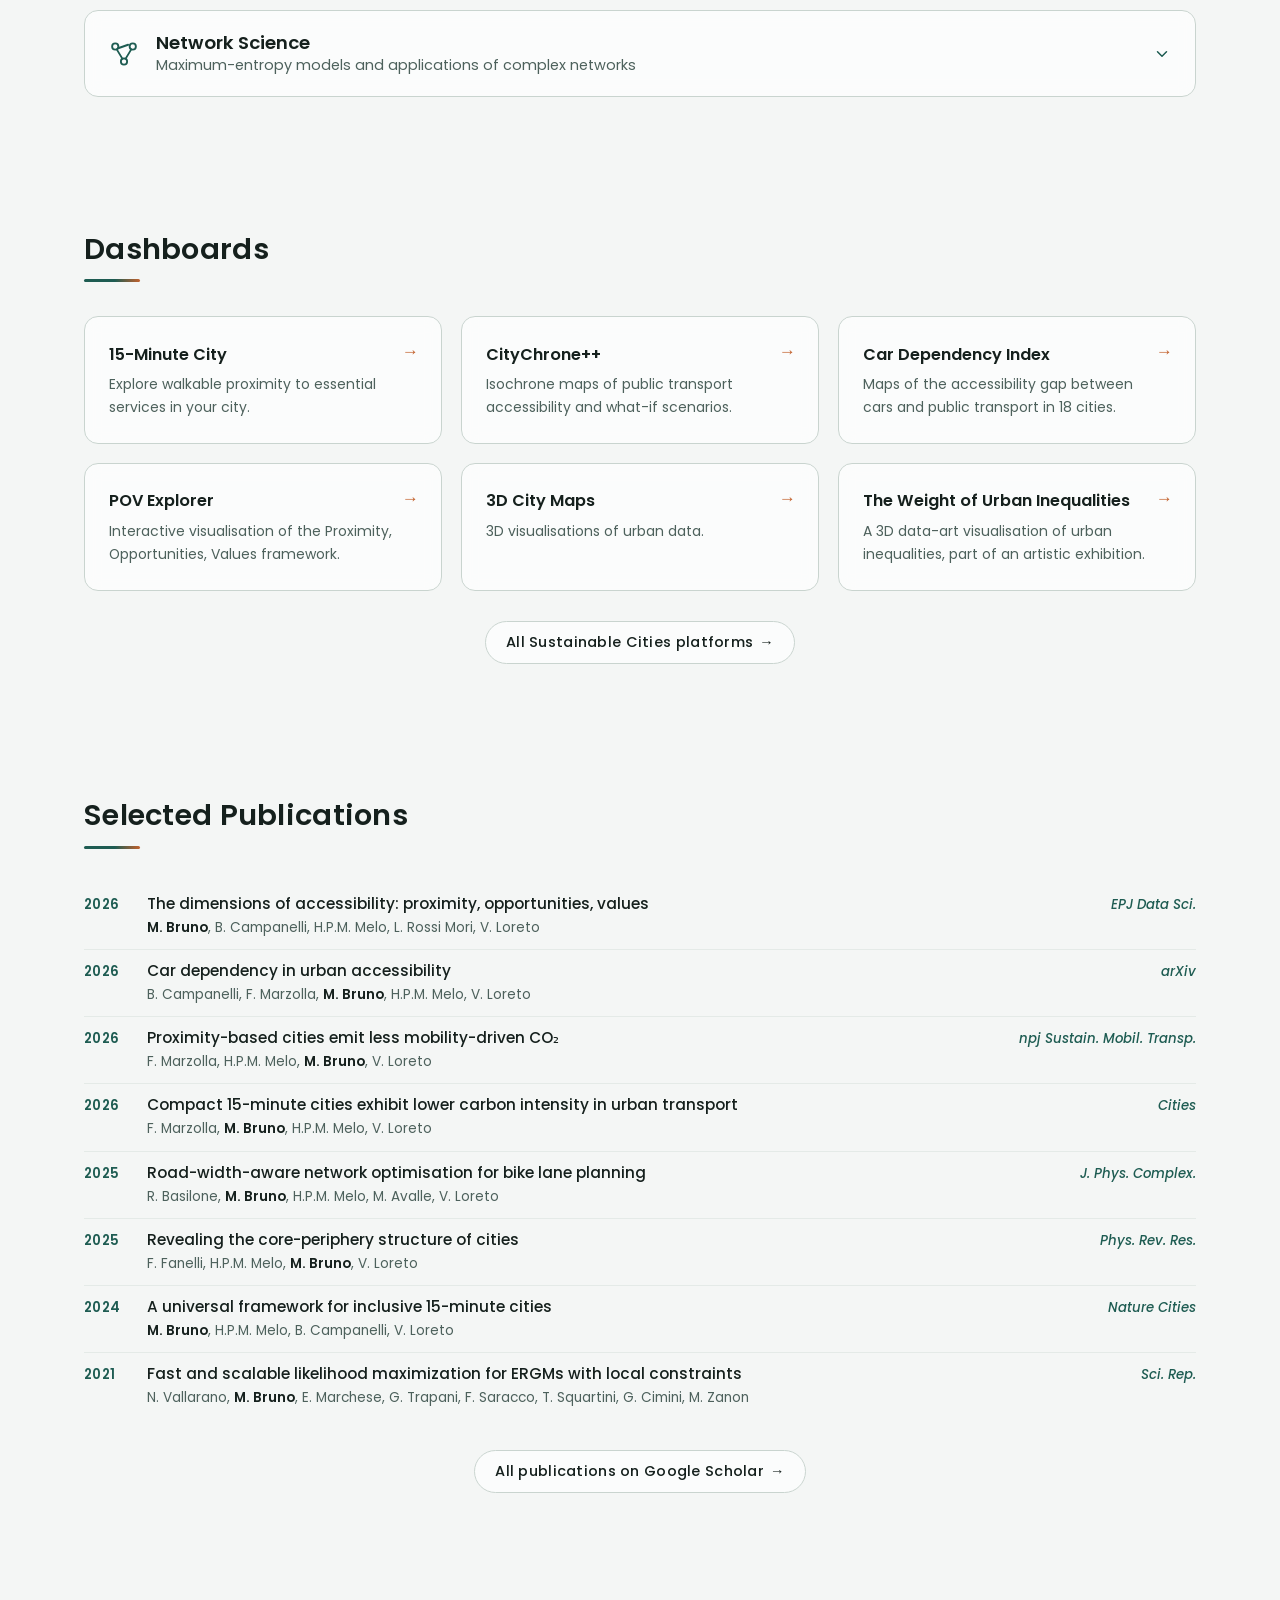
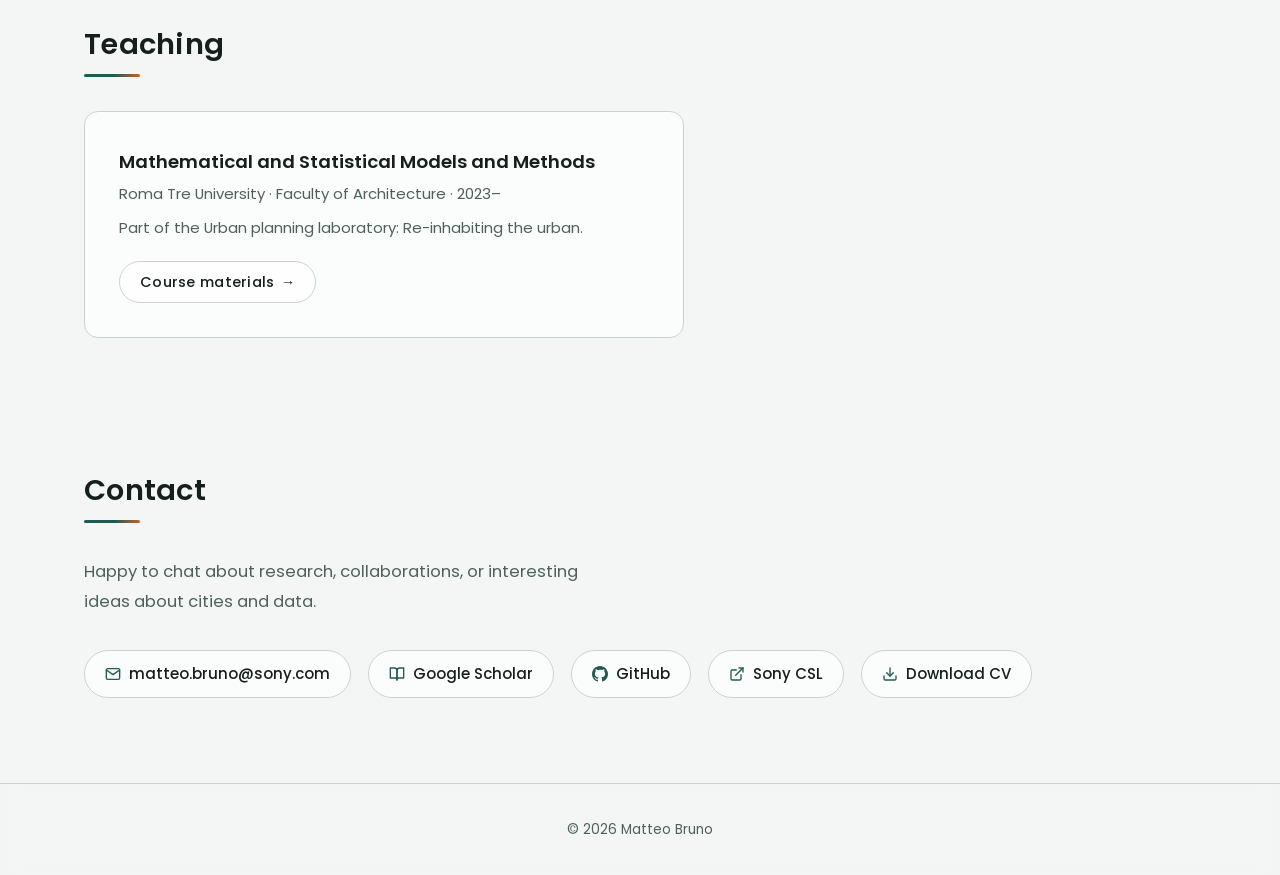
==== commit 8af4415c: "Add comma after Vittorio Loreto in about text https://claude.ai/code/session_01XJNYLPNRr1TuuYy7chFue" ====
--- a/index.html
+++ b/index.html
@@ -139,7 +139,7 @@
         </div>
         <div class="about-text fade-in">
             <p data-lang="en">
-                I'm a researcher at <a href="https://csl.sony.it/" target="_blank"><strong>Sony Computer Science Laboratories</strong></a> in Rome, in the <a href="https://linktr.ee/sonycsl_cities_platforms" target="_blank"><strong>Sustainable Cities</strong></a> team led by Prof. Vittorio Loreto and I teach at the Faculty of Architecture of Roma Tre University. My work focuses on urban mobility, accessibility, and how inequalities shape the places we live in.
+                I'm a researcher at <a href="https://csl.sony.it/" target="_blank"><strong>Sony Computer Science Laboratories</strong></a> in Rome, in the <a href="https://linktr.ee/sonycsl_cities_platforms" target="_blank"><strong>Sustainable Cities</strong></a> team led by Prof. Vittorio Loreto, and I teach at the Faculty of Architecture of Roma Tre University. My work focuses on urban mobility, accessibility, and how inequalities shape the places we live in.
             </p>
             <p data-lang="en">
                 Mathematician by training, with a PhD in complex systems from IMT Lucca. I enjoy searching for data-driven models to understand cities — and I'm always curious about what's next.
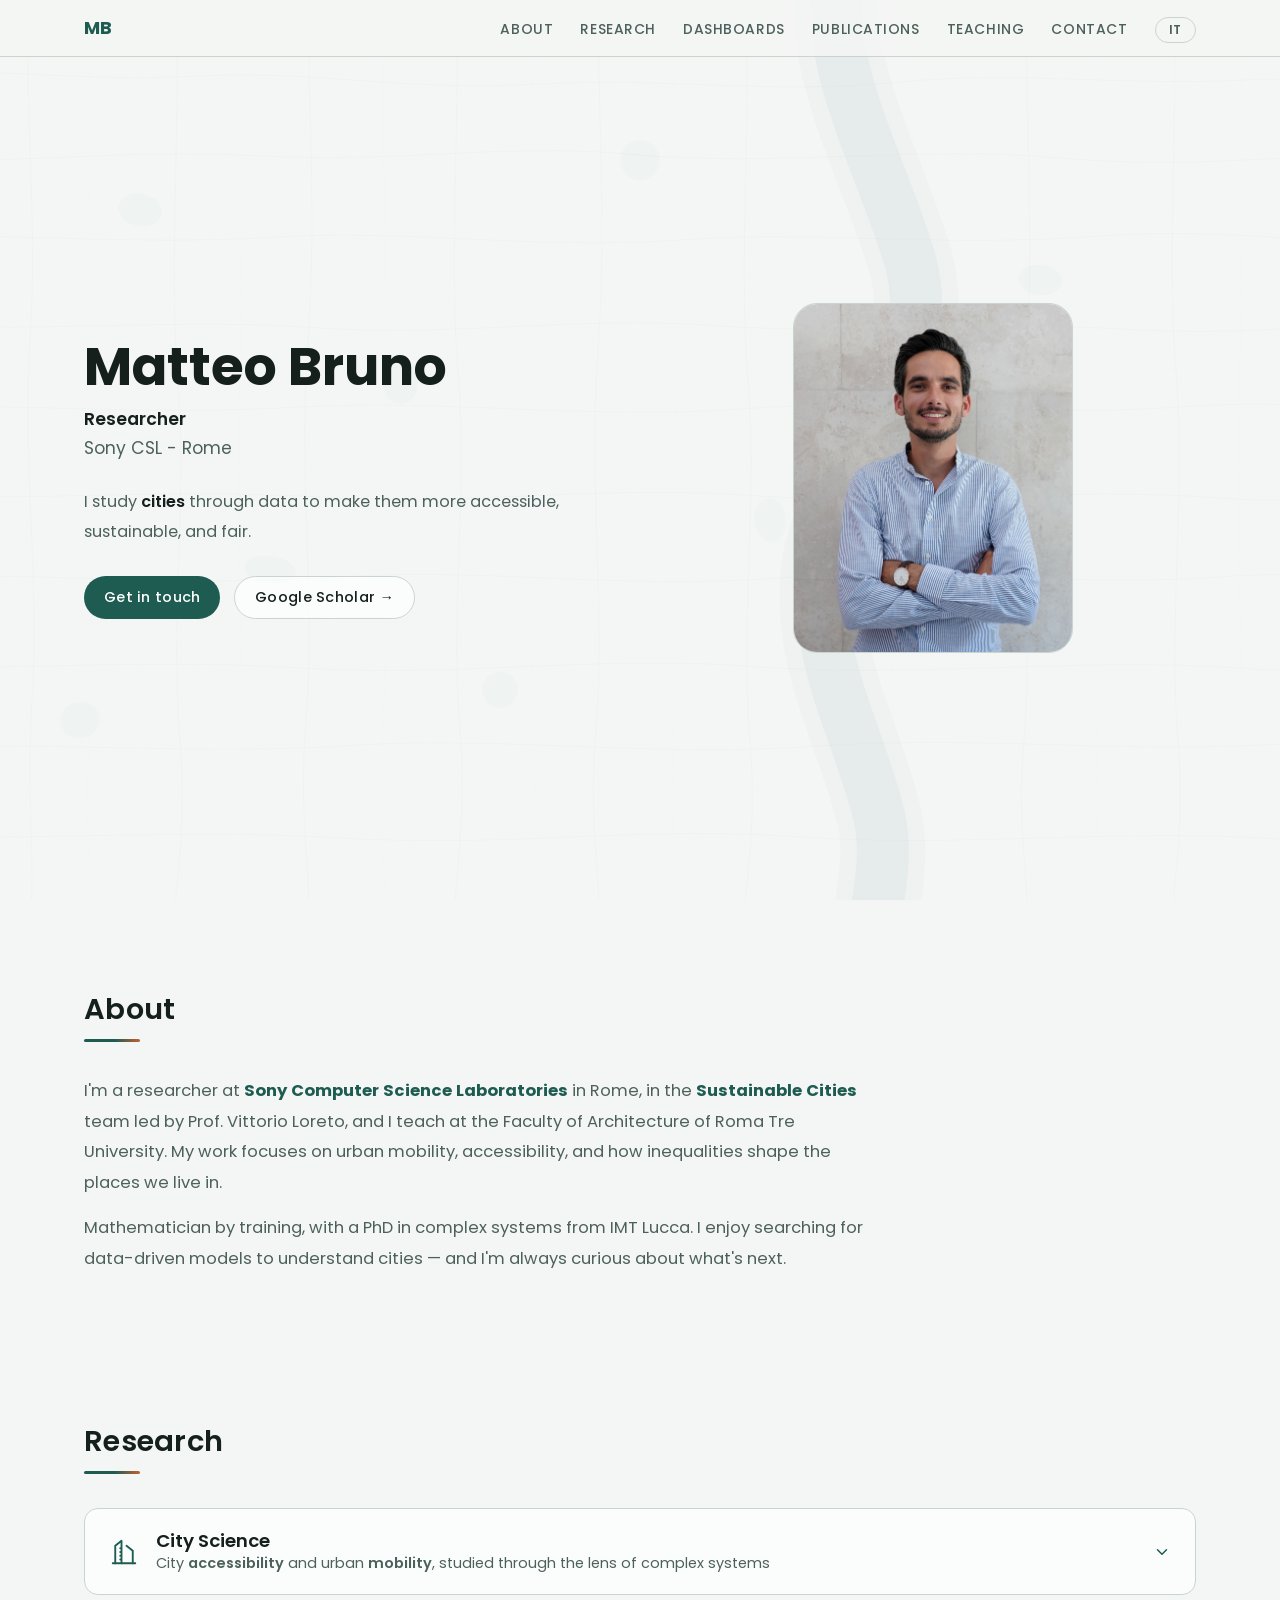
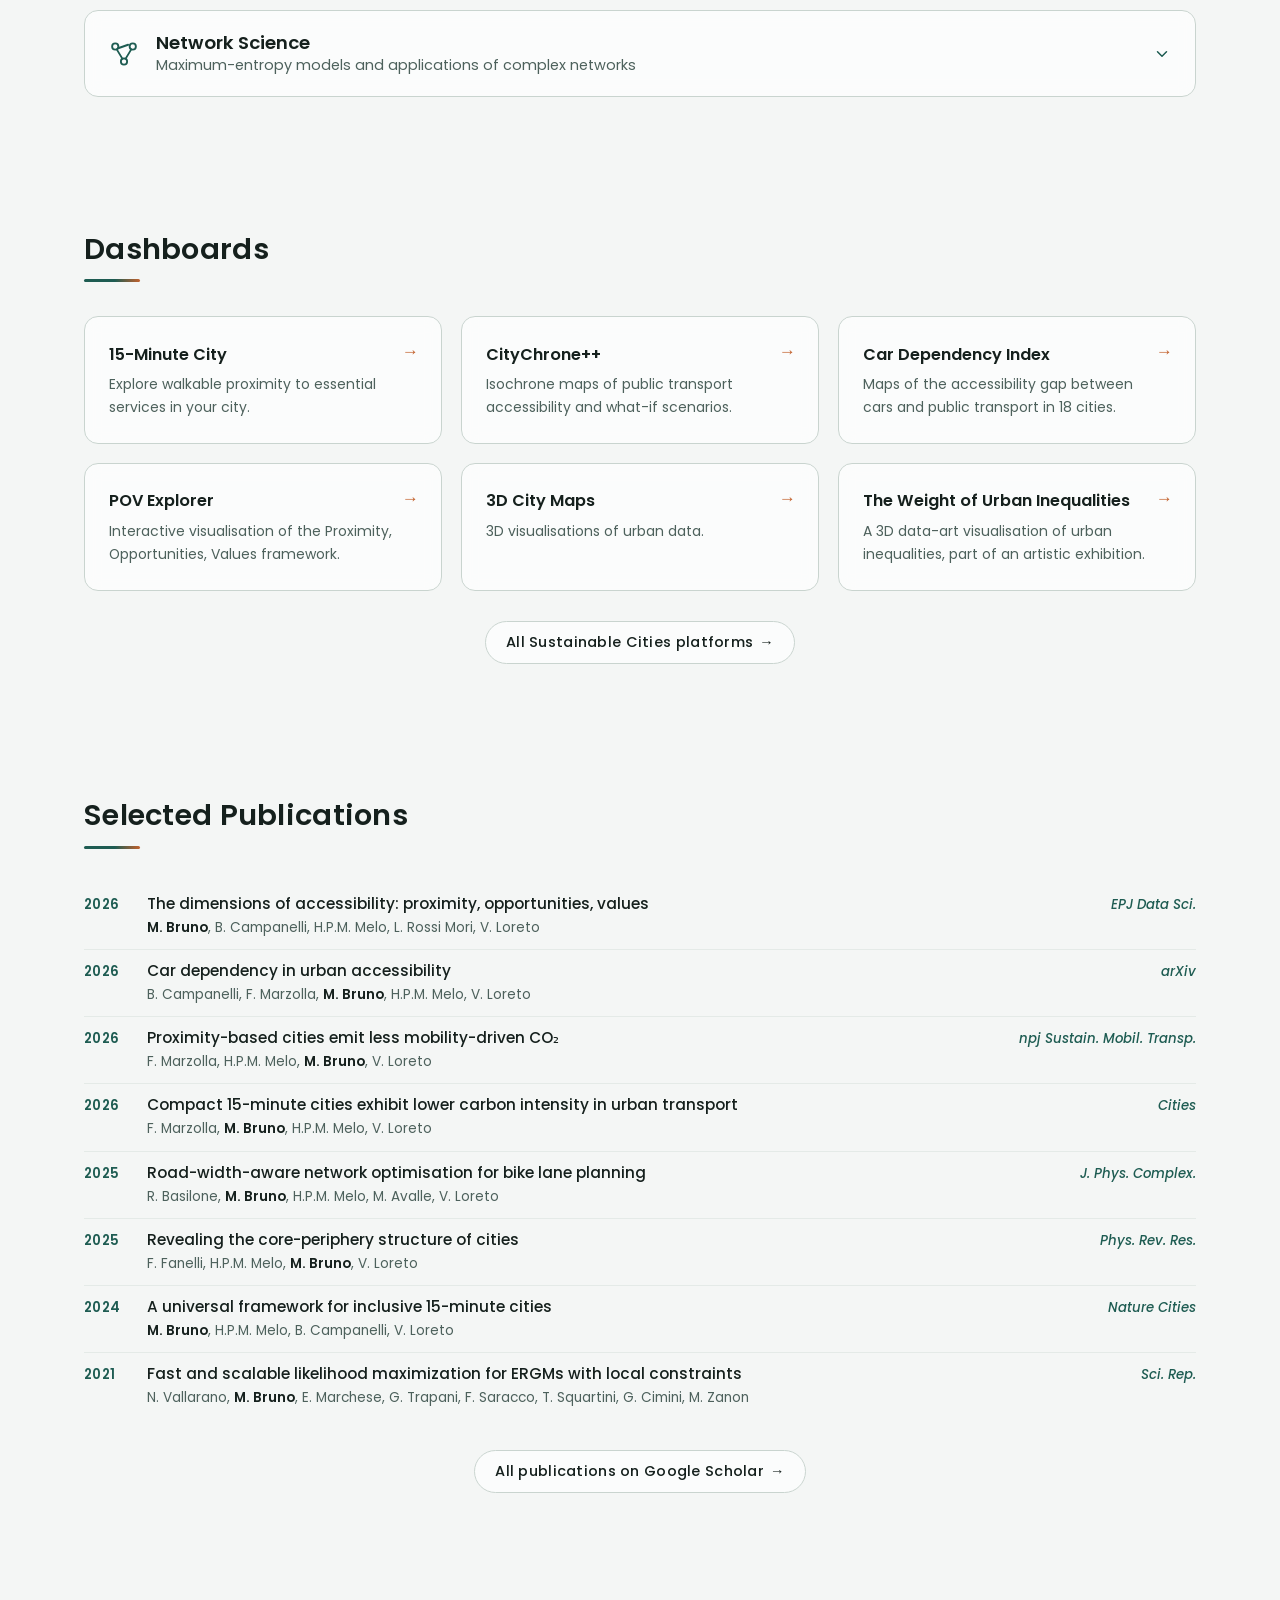
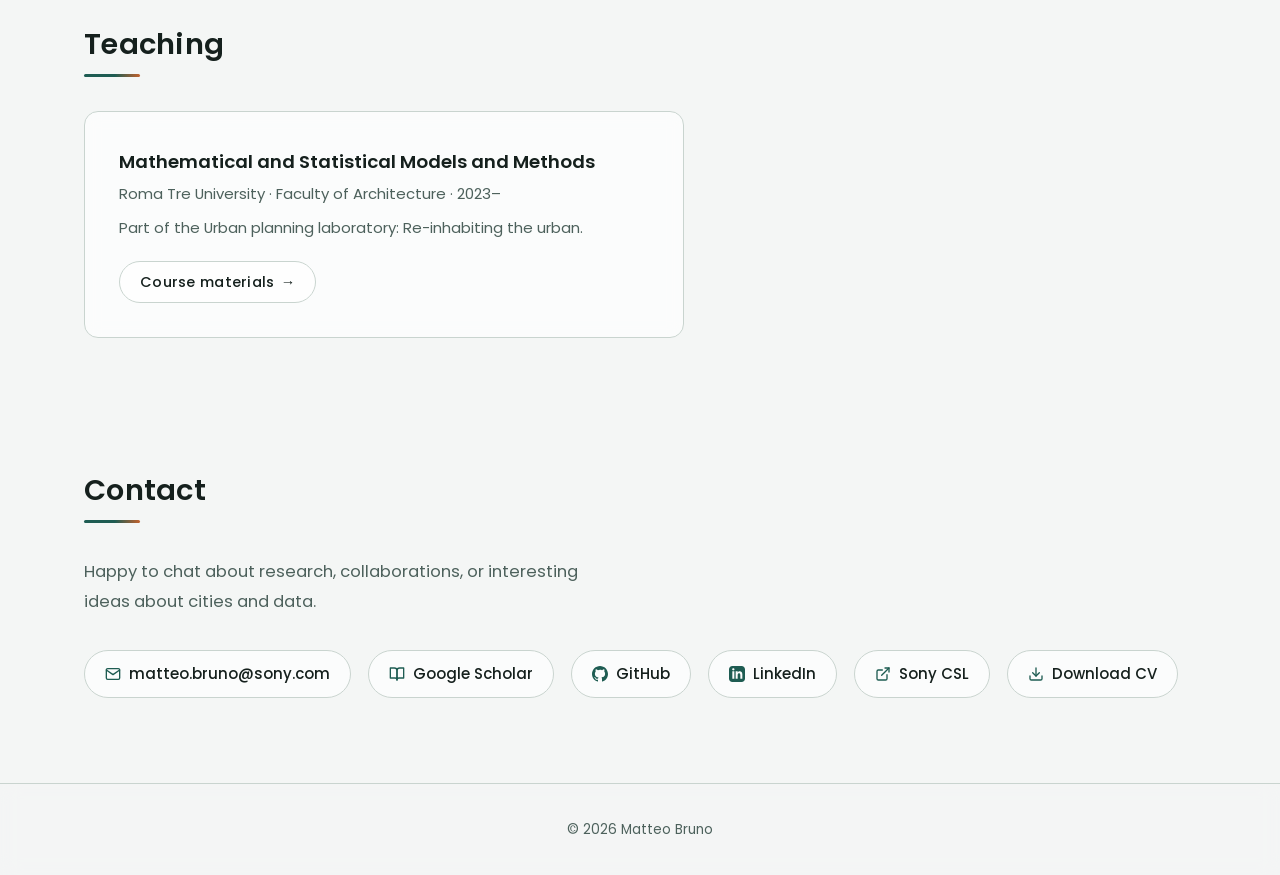
==== commit 08ee704c: "Add LinkedIn to contact chips and structured data https://claude.ai/code/session_01XJNYLPNRr1TuuYy7c" ====
--- a/index.html
+++ b/index.html
@@ -33,6 +33,7 @@
         "sameAs": [
             "https://scholar.google.com/citations?user=d3sMK4AAAAAJ",
             "https://github.com/mat701",
+            "https://www.linkedin.com/in/matteo-bruno-517209141/",
             "https://csl.sony.it/member/matteo-bruno/"
         ]
     }
@@ -533,6 +534,10 @@
                     <svg viewBox="0 0 24 24" fill="currentColor"><path d="M12 0c-6.626 0-12 5.373-12 12 0 5.302 3.438 9.8 8.207 11.387.599.111.793-.261.793-.577v-2.234c-3.338.726-4.033-1.416-4.033-1.416-.546-1.387-1.333-1.756-1.333-1.756-1.089-.745.083-.729.083-.729 1.205.084 1.839 1.237 1.839 1.237 1.07 1.834 2.807 1.304 3.492.997.107-.775.418-1.305.762-1.604-2.665-.305-5.467-1.334-5.467-5.931 0-1.311.469-2.381 1.236-3.221-.124-.303-.535-1.524.117-3.176 0 0 1.008-.322 3.301 1.23A11.509 11.509 0 0 1 12 5.803c1.02.005 2.047.138 3.006.404 2.291-1.552 3.297-1.23 3.297-1.23.653 1.653.242 2.874.118 3.176.77.84 1.235 1.911 1.235 3.221 0 4.609-2.807 5.624-5.479 5.921.43.372.823 1.102.823 2.222v3.293c0 .319.192.694.801.576C20.566 21.797 24 17.3 24 12c0-6.627-5.373-12-12-12z"/></svg>
                     GitHub
                 </a>
+                <a href="https://www.linkedin.com/in/matteo-bruno-517209141/" target="_blank" class="contact-chip">
+                    <svg viewBox="0 0 24 24" fill="currentColor"><path d="M19 0h-14c-2.761 0-5 2.239-5 5v14c0 2.761 2.239 5 5 5h14c2.762 0 5-2.239 5-5v-14c0-2.761-2.238-5-5-5zm-11 19h-3v-11h3v11zm-1.5-12.268c-.966 0-1.75-.79-1.75-1.764s.784-1.764 1.75-1.764 1.75.79 1.75 1.764-.783 1.764-1.75 1.764zm13.5 12.268h-3v-5.604c0-3.368-4-3.113-4 0v5.604h-3v-11h3v1.765c1.396-2.586 7-2.777 7 2.476v6.759z"/></svg>
+                    LinkedIn
+                </a>
                 <a href="https://csl.sony.it/member/matteo-bruno/" target="_blank" class="contact-chip">
                     <svg viewBox="0 0 24 24" fill="none" stroke="currentColor" stroke-width="2" stroke-linecap="round" stroke-linejoin="round"><path d="M18 13v6a2 2 0 0 1-2 2H5a2 2 0 0 1-2-2V8a2 2 0 0 1 2-2h6"/><polyline points="15 3 21 3 21 9"/><line x1="10" y1="14" x2="21" y2="3"/></svg>
                     Sony CSL
